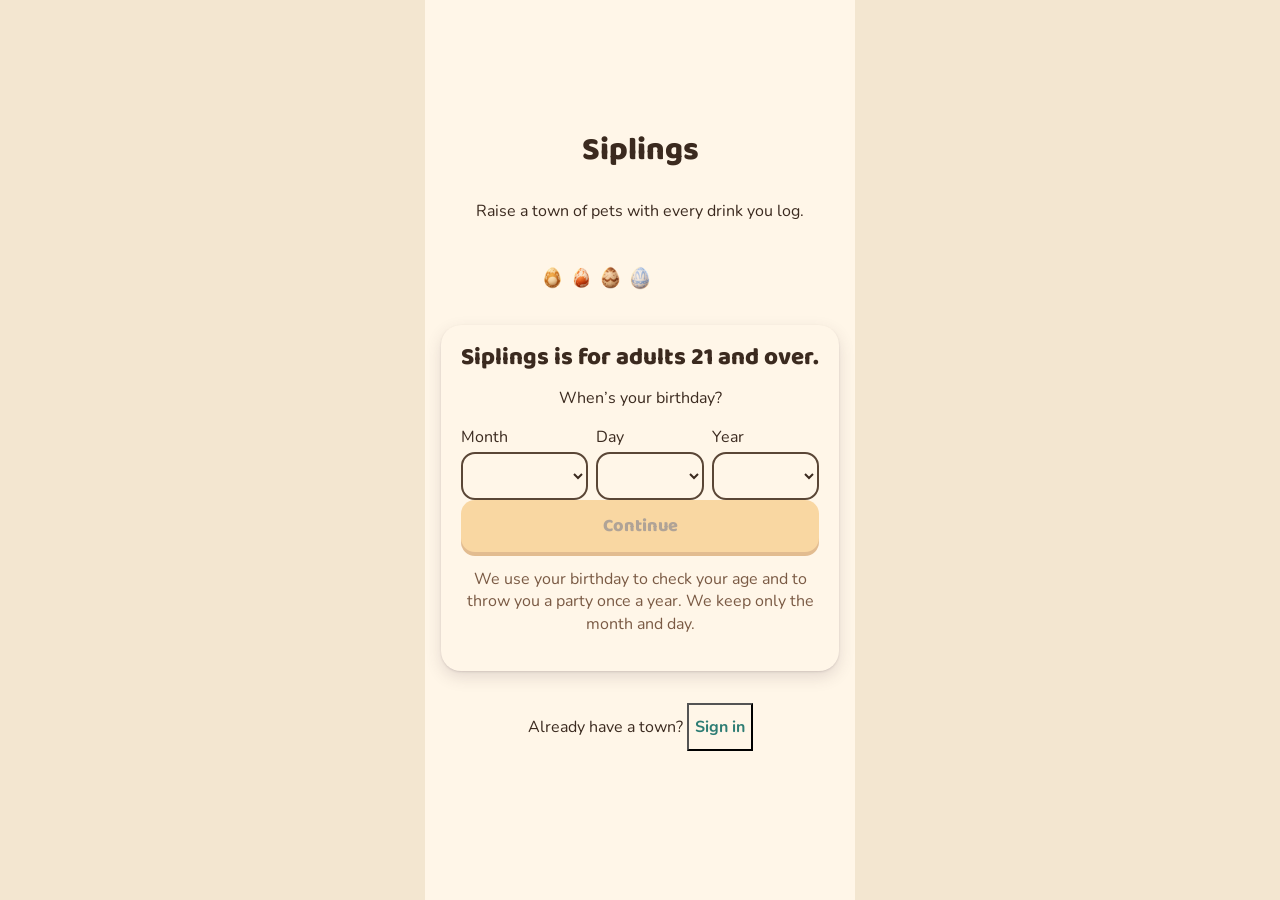
==== index.html @ 54d45389 "Deploy e32cb59" ====
<!doctype html>
<html lang="en">
  <head>
    <meta charset="utf-8" />
    <meta name="viewport" content="width=device-width, initial-scale=1, viewport-fit=cover" />
    <meta http-equiv="Content-Security-Policy" content="default-src 'self'; script-src 'self'; style-src 'self' 'unsafe-inline'; font-src 'self'; img-src 'self' data:; connect-src 'self' https://scizcuddnuqypgmgviwl.supabase.co; manifest-src 'self'; worker-src 'self'; base-uri 'self'; form-action 'self'; object-src 'none'" />
    <meta name="robots" content="noindex, nofollow" />
    <meta name="theme-color" content="#FFF6E8" />
    <meta name="apple-mobile-web-app-capable" content="yes" />
    <meta name="mobile-web-app-capable" content="yes" />
    <meta name="apple-mobile-web-app-status-bar-style" content="black-translucent" />
    <meta name="apple-mobile-web-app-title" content="Siplings" />
    <link rel="manifest" href="./manifest.webmanifest" />
    <link rel="icon" href="./icons/icon-192.png" type="image/png" />
    <link rel="apple-touch-icon" href="./icons/apple-touch-icon.png" />
    <title>Siplings</title>
    <script type="module" crossorigin src="./assets/index-CUS7FhHH.js"></script>
    <link rel="stylesheet" crossorigin href="./assets/index-CnV04S6D.css">
  </head>
  <body>
    <div id="app"></div>
  </body>
</html>
---- assets/index-CnV04S6D.css ----
@font-face{font-family:"Baloo 2";font-style:normal;font-display:swap;font-weight:600;src:url(./baloo-2-latin-600-normal-tIfxVoAe.woff2)format("woff2"),url(./baloo-2-latin-600-normal-B4tNaogw.woff)format("woff")}@font-face{font-family:"Baloo 2";font-style:normal;font-display:swap;font-weight:800;src:url(./baloo-2-latin-800-normal-BbF3Etk1.woff2)format("woff2"),url(./baloo-2-latin-800-normal-B8BXfZF7.woff)format("woff")}@font-face{font-family:Nunito;font-style:normal;font-display:swap;font-weight:400;src:url(./nunito-latin-400-normal-r8SDr6Up.woff2)format("woff2"),url(./nunito-latin-400-normal-DKg4f3fz.woff)format("woff")}@font-face{font-family:Nunito;font-style:normal;font-display:swap;font-weight:700;src:url(./nunito-latin-700-normal-Dort48En.woff2)format("woff2"),url(./nunito-latin-700-normal-OcDqTBcA.woff)format("woff")}:root{--cream:#fff6e8;--parchment:#f3e6d0;--ink:#3b2a1f;--ink-soft:#7a5a44;--honey:#f2a93b;--honey-edge:#b8660f;--cocoa:#5a4636;--teal:#2e7d74;--berry:#b83d55;--sage:#3d6b3a;--sky:#c9ddea;--lavender:#d9cdee;--sun:#f6d58a;--dusk:#2b2440;--cap-gold:#e8b43a;--coaster-tan:#c98b5a;--shadow-tint:74 51 70;--radius-card:20px;--radius-button:14px;--radius-pill:999px;--space:4px;--edge:4px;--nav-height:64px;--font-heading:"Baloo 2", system-ui, sans-serif;--font-body:"Nunito", system-ui, sans-serif;--safe-top:env(safe-area-inset-top,0px);--safe-right:env(safe-area-inset-right,0px);--safe-bottom:env(safe-area-inset-bottom,0px);--safe-left:env(safe-area-inset-left,0px);--lightningcss-light:initial;--lightningcss-dark: ;color-scheme:light}*,:before,:after{box-sizing:border-box}html{-webkit-text-size-adjust:100%;background:var(--parchment)}body{background:var(--parchment);min-height:100dvh;color:var(--ink);font-family:var(--font-body);overscroll-behavior:none;margin:0;font-size:16px;line-height:1.4}h1,h2,h3{font-family:var(--font-heading);margin:0;font-weight:800;line-height:1.1}.num{font-family:var(--font-heading);font-variant-numeric:tabular-nums}:focus-visible{outline:3px solid var(--teal);outline-offset:2px}@media (prefers-reduced-motion:reduce){*,:before,:after{transition-duration:.01ms!important;animation-duration:.01ms!important}}html.reduce-motion *,html.reduce-motion :before,html.reduce-motion :after{transition-duration:.01ms!important;animation-duration:.01ms!important}.app{background:var(--cream);flex-direction:column;max-width:430px;min-height:100dvh;margin:0 auto;display:flex;overflow-x:clip}.status-panel{height:var(--safe-top);background:var(--cream);z-index:2;position:sticky;top:0}.header{padding:calc(var(--space) * 3) calc(var(--space) * 4 + var(--safe-right)) calc(var(--space) * 3) calc(var(--space) * 4 + var(--safe-left));justify-content:space-between;align-items:center;gap:calc(var(--space) * 2);display:flex}.main{justify-content:center;align-items:center;gap:calc(var(--space) * 4);padding:calc(var(--space) * 4) calc(var(--space) * 4 + var(--safe-right)) calc(var(--space) * 4) calc(var(--space) * 4 + var(--safe-left));text-align:center;flex-direction:column;flex:1;display:flex}.footer{padding:calc(var(--space) * 3) calc(var(--space) * 4 + var(--safe-right)) calc(var(--space) * 3 + var(--safe-bottom)) calc(var(--space) * 4 + var(--safe-left))}.card{background:var(--cream);border-radius:var(--radius-card);box-shadow:0 1px 2px rgb(var(--shadow-tint) / 15%), 0 6px 16px rgb(var(--shadow-tint) / 15%);padding:calc(var(--space) * 5);width:100%}.btn{border-radius:var(--radius-button);width:100%;min-width:48px;min-height:52px;font:800 1.125rem/1 var(--font-heading);cursor:pointer;border:0;transition:transform 80ms,box-shadow 80ms}.btn-primary{background:var(--honey);color:var(--ink);box-shadow:0 var(--edge) 0 var(--honey-edge)}.btn-primary:active{box-shadow:0 1px 0 var(--honey-edge);transform:translateY(3px)}.btn-secondary{background:var(--cream);color:var(--ink);border:2px solid var(--cocoa);box-shadow:0 var(--edge) 0 var(--cocoa)}.btn-quiet{min-width:48px;color:var(--teal);width:auto;min-height:48px;font:700 1rem var(--font-body);background:0 0}.btn:disabled{opacity:.4;cursor:not-allowed}.log-button{background:var(--honey);width:88px;height:88px;color:var(--ink);font:800 1.25rem/1 var(--font-heading);box-shadow:0 var(--edge) 0 var(--honey-edge);cursor:pointer;border:0;border-radius:50%;margin:0 auto;display:block}.log-button:active{box-shadow:0 1px 0 var(--honey-edge);transform:translateY(3px)}.log-button:disabled{opacity:.4}.xp-bar{align-items:center;gap:calc(var(--space) * 2);width:100%;display:flex}.xp-track{border-radius:var(--radius-pill);background:var(--cocoa);flex:1;height:14px;overflow:hidden}.xp-fill{background:var(--honey);border-radius:var(--radius-pill);height:100%;transition:width .6s}.level-badge{background:var(--honey);border-radius:var(--radius-pill);padding:2px 10px;font-weight:800}.muted{color:var(--ink-soft)}.field{gap:var(--space);text-align:left;flex-direction:column;width:100%;display:flex}.field select,.field input{border-radius:var(--radius-button);border:2px solid var(--cocoa);background:var(--cream);min-height:48px;color:var(--ink);font:1rem var(--font-body);padding:0 12px}.row{gap:calc(var(--space) * 2);width:100%;display:flex}.row>*{flex:1}.toast{left:50%;bottom:calc(var(--space) * 4 + var(--safe-bottom) + 120px);background:var(--cream);width:min(398px,100% - 32px);color:var(--ink);border-radius:var(--radius-card);box-shadow:0 6px 16px rgb(var(--shadow-tint) / 25%);padding:14px 16px;font-weight:700;position:fixed;transform:translate(-50%)}.pet-placeholder{border:4px dashed var(--cocoa);width:180px;height:200px;color:var(--ink);border-radius:50% 50% 46% 46%;place-items:center;padding:12px;font-weight:700;display:grid}.pet-placeholder.egg{background:var(--parchment)}.pet-placeholder.hatched{background:var(--sun);border-radius:40%}.sr-only{clip:rect(0 0 0 0);white-space:nowrap;width:1px;height:1px;position:absolute;overflow:hidden}.screen{padding-bottom:calc(var(--nav-height) + var(--safe-bottom) + 24px);flex-direction:column;flex:1;display:flex}.screen-title{font:800 1.5rem/1.2 var(--font-heading);margin:0}.tier-line{margin:0}.pad{padding:0 calc(var(--space) * 4 + var(--safe-right)) 0 calc(var(--space) * 4 + var(--safe-left))}.explain{background:var(--parchment);border-radius:var(--radius-button);margin:0 16px 8px;padding:10px 14px}.hint{color:var(--ink-soft);margin:4px 0;font-size:.95rem}.bottom-nav{width:min(430px,100%);min-height:calc(var(--nav-height) + var(--safe-bottom));padding:0 var(--safe-right) var(--safe-bottom) var(--safe-left);background:var(--cream);box-shadow:0 -2px 10px rgb(var(--shadow-tint) / 15%);z-index:50;grid-template-columns:repeat(5,1fr);align-items:center;display:grid;position:fixed;bottom:0;left:50%;transform:translate(-50%)}.nav-tab{min-height:56px;color:var(--ink-soft);font:700 .8rem var(--font-body);flex-direction:column;justify-content:center;align-items:center;text-decoration:none;display:flex}.nav-tab.active{color:var(--ink)}.nav-log{background:var(--honey);width:72px;height:72px;color:var(--ink);font:800 1.15rem/1 var(--font-heading);box-shadow:0 var(--edge) 0 var(--honey-edge);cursor:pointer;border:0;border-radius:50%;justify-self:center;margin-top:-28px;position:relative}.cloud-pip{background:var(--sky);border-radius:50%;place-items:center;width:26px;height:26px;font-size:.9rem;display:grid;position:absolute;top:-2px;right:-2px}.pet-art,.egg-art{color:var(--ink);text-shadow:0 1px #ffffffb3;border:4px dashed;flex:none;place-items:center;font-weight:800;display:grid}.pet-art{border-radius:42%}.egg-art{border-radius:50% 50% 46% 46%/60% 60% 40% 40%}.town{flex:1;padding:0 16px}.plaza{background:radial-gradient(circle, var(--sun) 0 14%, var(--parchment) 15% 100%);border-radius:50%;width:560px;height:560px;position:absolute;top:50%;left:50%;transform:translate(-50%,-50%)}.plot{cursor:pointer;min-width:64px;min-height:64px;color:var(--ink);background:0 0;border:0;flex-direction:column;align-items:center;gap:2px;padding:0;display:flex;position:absolute;transform:translate(-50%,-50%)}.egg-plot{cursor:default}.signpost{background:var(--cream);border-radius:var(--radius-pill);font:700 .8rem var(--font-body);overflow-wrap:anywhere;text-align:center;max-width:30vw;box-shadow:0 1px 2px rgb(var(--shadow-tint) / 20%);padding:2px 8px}.lantern{background:var(--cream);min-width:72px;min-height:72px;box-shadow:0 var(--edge) 0 var(--cocoa);cursor:pointer;border:0;border-radius:50%;flex-direction:column;justify-content:center;align-items:center;display:flex;position:absolute;top:50%;left:50%;transform:translate(-50%,-50%)}.streak-number{font:800 1.25rem/1 var(--font-heading)}.grace{letter-spacing:2px;color:var(--honey-edge);font-size:.6rem}.pet-header{align-items:flex-start}.mood-chip{border-radius:var(--radius-pill);min-height:48px;font:700 .95rem var(--font-body);color:var(--ink);cursor:pointer;border:0;padding:0 14px}.mood-happy{background:var(--sun)}.mood-neutral{background:var(--sky)}.mood-sleepy{background:var(--lavender)}.room{border-radius:var(--radius-card);background:linear-gradient(var(--parchment) 0 55%, var(--sun) 55% 100%);flex:1;place-items:center;min-height:220px;margin:12px 16px;display:grid;position:relative}.pet-tap{cursor:pointer;background:0 0;border:0;padding:0;position:relative}.pet-tap:active{transform:scale(.96,1.04)}.heart{color:var(--berry);font-size:1.5rem;animation:.9s ease-out forwards rise;position:absolute;top:-10px;right:0}.float{font:800 1.1rem var(--font-heading);animation:1.4s ease-out forwards rise;position:absolute;top:16px}@keyframes rise{0%{opacity:1;transform:translateY(0)}to{opacity:0;transform:translateY(-40px)}}.action-row{gap:8px;padding:0 16px 8px;display:flex}.dots{justify-content:center;gap:4px;display:flex}.dot{cursor:pointer;background:0 0;border:0;width:48px;height:48px;position:relative}.dot:after{content:"";background:var(--parchment);border:2px solid var(--cocoa);border-radius:50%;position:absolute;inset:19px}.dot.on:after{background:var(--honey)}.scrim{background:rgb(var(--shadow-tint) / 35%);z-index:100;justify-content:center;align-items:flex-end;display:flex;position:fixed;inset:0}.sheet{background:var(--cream);border-radius:var(--radius-card) var(--radius-card) 0 0;width:min(430px,100%);max-height:88dvh;padding:8px 16px calc(16px + var(--safe-bottom));outline:none;animation:.2s ease-out slide-up;overflow-y:auto}.sheet-full{max-height:96dvh}@keyframes slide-up{0%{opacity:.6;transform:translateY(40px)}}.sheet-grip{background:var(--parchment);border-radius:3px;width:40px;height:5px;margin:0 auto 4px}.sheet-head{justify-content:space-between;align-items:center;display:flex}.sheet-head h2{font:800 1.2rem/1.2 var(--font-heading);margin:0}.close{min-width:48px}.sheet-body{flex-direction:column;gap:12px;display:flex}.type-tabs{grid-template-columns:repeat(4,1fr);gap:6px;display:grid}.type-tab{border-radius:var(--radius-button);background:var(--parchment);min-height:64px;color:var(--ink);font:700 .8rem var(--font-body);cursor:pointer;border:2px solid #0000;flex-direction:column;justify-content:center;align-items:center;gap:2px;padding:4px;display:flex}.type-tab.on{border-color:var(--honey-edge);background:var(--sun)}.type-tab .pet-art,.type-tab .egg-art{border-width:2px}.cocktail-icon{font-size:1.6rem}.presets{flex-direction:column;gap:8px;display:flex}.preset{border-radius:var(--radius-button);background:var(--honey);min-height:64px;color:var(--ink);box-shadow:0 var(--edge) 0 var(--honey-edge);font:800 1.1rem var(--font-heading);text-align:left;cursor:pointer;-webkit-touch-callout:none;-webkit-user-select:none;user-select:none;border:0;justify-content:space-between;align-items:center;gap:8px;padding:8px 16px;display:flex}.preset-size{font:700 .95rem var(--font-body)}.preset-custom{background:var(--cream);border:2px solid var(--cocoa);box-shadow:0 var(--edge) 0 var(--cocoa)}.chip{border-radius:var(--radius-pill);border:2px solid var(--cocoa);background:var(--cream);min-height:48px;color:var(--ink);font:700 .95rem var(--font-body);cursor:pointer;padding:0 14px}.chip.on{background:var(--honey);border-color:var(--honey-edge)}.chips{flex-wrap:wrap;gap:6px;display:flex}.sheet-foot{flex-wrap:wrap;justify-content:space-between;align-items:center;gap:8px;display:flex}.when{align-items:center;gap:6px;display:flex}.when select,.field select{border-radius:var(--radius-button);border:2px solid var(--cocoa);background:var(--cream);min-height:48px;color:var(--ink);font:700 1rem var(--font-body);padding:0 10px}.stepper{flex-wrap:wrap;align-items:center;gap:8px;display:flex}.step{border:2px solid var(--cocoa);background:var(--cream);min-width:48px;min-height:48px;font:800 1.3rem var(--font-heading);cursor:pointer;color:var(--ink);border-radius:50%}.stepper-value{text-align:center;min-width:64px;font-weight:800}.editor-list,.build-rows,.plain,.history{flex-direction:column;gap:8px;margin:0;padding:0;list-style:none;display:flex}.editor-row{flex-direction:column;gap:8px;padding:12px;display:flex}.build-row{flex-wrap:wrap;justify-content:space-between;align-items:center;gap:8px;display:flex}.share-bar{border-radius:var(--radius-pill);background:var(--parchment);height:14px;display:flex;overflow:hidden}.share:nth-child(odd){background:var(--teal)}.share:nth-child(2n){background:var(--honey)}.btn-danger{background:var(--berry);color:var(--cream);box-shadow:0 var(--edge) 0 #7d2537}.danger{color:var(--berry)}.cloud{color:var(--teal)}.toast{bottom:calc(var(--nav-height) + var(--safe-bottom) + 20px);z-index:60;justify-content:space-between;align-items:center;gap:8px;animation:.2s ease-out toast-in;display:flex}.toast-actions{flex:none;display:flex}.level-toast{left:50%;bottom:calc(var(--nav-height) + var(--safe-bottom) + 96px);background:var(--sun);border-radius:var(--radius-pill);font:800 1rem var(--font-heading);z-index:60;white-space:nowrap;padding:10px 18px;position:fixed;transform:translate(-50%)}@keyframes toast-in{0%{opacity:0;transform:translate(-50%,20px)}}.celebration{z-index:200;background:rgb(var(--shadow-tint) / 55%);padding:16px 16px calc(24px + var(--safe-bottom));justify-content:center;align-items:flex-end;display:flex;position:fixed;inset:0}.celebration-card{text-align:center;flex-direction:column;align-items:center;gap:12px;max-width:398px;display:flex}.list-screen{flex-direction:column;gap:12px;padding:0 16px;display:flex}.history-btn{text-align:left;border-radius:var(--radius-button);background:var(--cream);width:100%;min-height:56px;box-shadow:0 1px 3px rgb(var(--shadow-tint) / 20%);color:var(--ink);font:1rem var(--font-body);cursor:pointer;border:0;flex-direction:column;align-items:flex-start;gap:2px;padding:10px 14px;display:flex}.history-btn:disabled{cursor:default;opacity:1}.bar-row{grid-template-columns:5.5em 1fr auto;align-items:center;gap:8px;display:grid}.bar{border-radius:var(--radius-pill);background:var(--teal);min-width:4px;height:12px}@media (prefers-reduced-motion:reduce){.sheet,.heart,.float{animation:none}.toast{animation:.2s linear fade-in}.heart,.float{display:none}.xp-fill{transition:none}}@keyframes fade-in{0%{opacity:0}}.sheet-tools{justify-content:space-between;align-items:center;gap:8px;display:flex}.sheet-foot .preset-custom{flex:1}.sheet-body>*,.presets>*,.preset{flex-shrink:0}.form-tag{font:700 .7rem var(--font-body);display:block}.pet-art.stage-2{border-style:solid;border-radius:40%}.pet-art.stage-3{border-style:double;border-width:6px;border-radius:38%}.signpost .form{font-size:.7rem;font-weight:700;display:block}.header-link{text-align:left;color:inherit;font:inherit;cursor:pointer;background:0 0;border:none;min-height:48px;padding:0}.rank-chip{border-radius:var(--radius-pill);background:var(--cream);border:2px solid var(--cocoa);min-height:48px;font:700 .875rem var(--font-body);color:var(--ink);align-items:center;gap:8px;padding:4px 12px 4px 4px;display:inline-flex}.rank-emblem{background:var(--cap-gold);border:3px dashed var(--honey-edge);width:36px;height:36px;font:800 1rem var(--font-heading);border-radius:50%;flex:none;place-items:center;display:grid}.rank-emblem.big{width:64px;height:64px;font-size:1.5rem}.rank-card{align-items:center;gap:16px;display:flex}.style-bar{border-radius:var(--radius-pill);background:var(--parchment);border:2px solid var(--cocoa);height:28px;display:flex;position:relative;overflow:hidden}.style-seg{height:100%}.style-line{background:var(--ink);width:3px;position:absolute;top:-4px;bottom:-4px}.style-line-label{font:700 .75rem var(--font-body);color:var(--ink-soft)}.style-rows{flex-direction:column;gap:6px;margin:0;padding:0;list-style:none;display:flex}.style-row{align-items:center;gap:8px;display:flex}.style-row .swatch{border-radius:4px;flex:none;width:14px;height:14px}.style-row .num{margin-left:auto}.silhouettes{grid-template-columns:repeat(3,minmax(0,1fr));gap:8px;margin:0;display:grid}.silhouette{text-align:center;flex-direction:column;align-items:center;gap:4px;margin:0;font-size:.75rem;display:flex}.silhouette-shape{opacity:.55;border:3px dashed;border-radius:42%;flex:none;min-width:40px;min-height:40px}.silhouette.filled .silhouette-shape{opacity:1;border-style:solid}.ladder{margin:0;padding:0;list-style:none}.ladder li{border-bottom:1px solid var(--parchment);justify-content:space-between;padding:6px 0;display:flex}.ladder li.current{font-weight:800}.cheers{flex-direction:column;align-items:center;gap:12px;padding:24px;display:flex;position:relative}.cheers .glass{border:3px solid var(--cocoa);background:var(--sky);border-top:none;border-radius:0 0 10px 10px;width:26px;height:34px;animation:2.5s ease-in-out forwards cheers-glass;position:absolute;bottom:44%;right:18%}.cheers .pet-art{animation:2.5s ease-in-out forwards cheers-pet}.cheers-still .glass,.cheers-still .pet-art{animation:none}.cheers-still .pet-art{box-shadow:0 0 24px 8px var(--sun)}.cheers-still .glass{transform:translateY(-18px)rotate(-12deg)}@keyframes cheers-glass{0%{opacity:0;transform:scale(.4)}15%{opacity:1;transform:scale(1)}45%{transform:translateY(-18px)rotate(-12deg)}65%{transform:translateY(-26px)translate(-14px)rotate(-30deg)}85%{opacity:1;transform:translateY(-18px)rotate(-12deg)}to{opacity:0;transform:translateY(-18px)scale(.3)}}@keyframes cheers-pet{0%,to{transform:none}20%,80%{transform:translateY(-6px)scaleY(1.04)}}.evolve-glow{animation:1.5s ease-in-out evolve-glow}@keyframes evolve-glow{50%{box-shadow:0 0 36px 14px var(--sun)}}@media (prefers-reduced-motion:reduce){.cheers .glass,.cheers .pet-art,.evolve-glow{animation:none}}.profile-top{text-align:center;flex-direction:column;align-items:center;display:flex}.profile-top .field{text-align:left;align-self:stretch}.draft{white-space:pre-wrap;word-break:break-word;background:var(--parchment);border-radius:8px;padding:8px;font-size:.85rem}.brand-chips{gap:6px;margin-bottom:8px;padding-bottom:4px;display:flex;overflow-x:auto}.brand-chips .chip{white-space:nowrap;flex:none;min-height:52px}.brand-list{flex-direction:column;gap:4px;margin-bottom:12px;display:flex}.brand-row{touch-action:pan-y;background:var(--cream);border-radius:var(--radius-button);align-items:center;gap:4px;display:flex}.brand-pick{text-align:left;min-height:56px;font:inherit;color:var(--ink);cursor:pointer;background:0 0;border:none;flex-direction:column;flex:1;justify-content:center;padding:4px 8px;display:flex}.brand-name{font-weight:700}.star{min-width:48px;min-height:48px;color:var(--honey-edge);cursor:pointer;background:0 0;border:none;font-size:1.4rem}.check{align-items:center;gap:6px;min-height:48px;display:flex}.fine{font-size:.8rem}.pet-tap{position:relative}.pet-tap.performing .pet-art{animation:.8s ease-in-out infinite trick-bounce}@keyframes trick-bounce{0%,to{transform:translateY(0)rotate(0)}50%{transform:translateY(-10px)rotate(-4deg)}}@media (prefers-reduced-motion:reduce){.pet-tap.performing .pet-art{animation:none}}.trick-banner{white-space:nowrap;background:var(--cream);border:2px solid var(--cocoa);border-radius:var(--radius-pill);font:700 .95rem var(--font-body);color:var(--ink);padding:2px 12px;position:absolute;bottom:-8px;left:50%;transform:translate(-50%)}.trick-list{flex-direction:column;gap:6px;margin-bottom:12px;display:flex}.trick-card{border-radius:var(--radius-button);background:var(--cream);border:2px solid var(--parchment);align-items:center;gap:8px;min-height:56px;padding:4px 8px;display:flex}.trick-card.rarity-uncommon{border-color:var(--sage)}.trick-card.rarity-rare{border-color:var(--teal)}.trick-card.rarity-legendary{border-color:var(--honey-edge)}.trick-play{text-align:left;min-height:48px;font:inherit;color:var(--ink);cursor:pointer;background:0 0;border:none;flex:1;align-items:center;gap:10px;display:flex}.trick-play span:last-child{flex-direction:column;display:flex}.trick-art{background:var(--sun);width:40px;height:40px;color:var(--ink);border-radius:50%;place-items:center;font-weight:800;display:grid}.trick-art.unknown{background:var(--parchment);color:var(--ink-soft)}.wallet-pills{gap:calc(var(--space) * 2);flex-wrap:wrap;display:inline-flex}.currency-pill{align-items:center;gap:var(--space);border-radius:var(--radius-pill);background:var(--cream);border:2px solid var(--cocoa);min-height:32px;font-family:var(--font-heading);font-variant-numeric:tabular-nums;color:var(--ink);padding:2px 12px 2px 6px;font-weight:800;display:inline-flex}.currency-icon{border-radius:50%;place-items:center;width:22px;height:22px;font-size:14px;line-height:1;display:inline-grid}.currency-pill.coasters .currency-icon{background:var(--coaster-tan);color:var(--cream)}.currency-pill.goldenCaps .currency-icon{background:var(--cap-gold);color:var(--ink)}.shop{gap:calc(var(--space) * 3);display:grid}.theme-rail{gap:calc(var(--space) * 2);padding-bottom:var(--space);scrollbar-width:none;display:flex;overflow-x:auto}.theme-tab{justify-items:center;gap:var(--space);width:76px;min-height:84px;padding:var(--space);color:var(--ink);font:inherit;text-align:center;background:0 0;border:0;flex:none;font-size:13px;line-height:1.2;display:grid}.theme-portrait{background:var(--sun);border:3px solid var(--cream);width:52px;height:52px;font-family:var(--font-heading);border-radius:50%;place-items:center;font-size:22px;font-weight:800;display:grid}.theme-tab.on .theme-portrait{border-color:var(--honey-edge)}.theme-tab.locked .theme-portrait{opacity:.45}.lock-line,.reason-line{margin:0}.item-grid{gap:calc(var(--space) * 3);grid-template-columns:repeat(auto-fill,minmax(150px,1fr));margin:0;padding:0;list-style:none;display:grid}.item-card{justify-items:center;gap:var(--space);width:100%;min-height:176px;padding:calc(var(--space) * 3);border-radius:var(--radius-card);background:var(--cream);color:var(--ink);font:inherit;text-align:center;border:3px solid var(--cocoa);box-shadow:0 2px 0 rgb(var(--shadow-tint) / 15%);display:grid;position:relative}.item-name{font-weight:700}.rarity-word{letter-spacing:.02em;font-size:13px;font-weight:700}.rarity-common{border-style:solid}.rarity-uncommon{border-style:dotted;border-color:var(--teal)}.rarity-rare{border-style:double;border-width:6px;border-color:var(--berry)}.rarity-legendary{border-color:var(--honey-edge);background-image:radial-gradient(circle at 10px 10px, var(--cap-gold) 5px, transparent 6px), radial-gradient(circle at calc(100% - 10px) 10px, var(--cap-gold) 5px, transparent 6px), radial-gradient(circle at 10px calc(100% - 10px), var(--cap-gold) 5px, transparent 6px), radial-gradient(circle at calc(100% - 10px) calc(100% - 10px), var(--cap-gold) 5px, transparent 6px), linear-gradient(110deg, var(--cream) 40%, #fff2cf 50%, var(--cream) 60%);background-size:100% 100%,100% 100%,100% 100%,100% 100%,300% 100%;animation:6s linear infinite shimmer}@keyframes shimmer{0%{background-position:0 0,0 0,0 0,0 0,100% 0}to{background-position:0 0,0 0,0 0,0 0,-200% 0}}@media (prefers-reduced-motion:reduce){.rarity-legendary{animation:none}}.price-pill{border-radius:var(--radius-pill);font-family:var(--font-heading);font-variant-numeric:tabular-nums;background:var(--parchment);padding:2px 10px;font-weight:800;display:inline-block}.price-pill.goldenCaps{background:var(--sun)}.owned-tag{border-radius:var(--radius-pill);background:var(--sage);color:var(--cream);padding:0 8px;font-size:13px;font-weight:700;position:absolute;top:8px;right:8px}.item-hero{justify-items:center;gap:var(--space);padding:calc(var(--space) * 4);border-radius:var(--radius-card);border:3px solid var(--cocoa);display:grid}.confirm-line{font-size:18px}.item-art{place-items:center;display:inline-grid}.item-crate{background:var(--sun);border:2px solid var(--honey-edge);color:var(--ink);font-family:var(--font-heading);border-bottom-width:5px;border-radius:10px;place-items:center;font-size:14px;font-weight:800;transition:width .2s,height .2s;display:grid}.item-art.slot-rug .item-crate{background:var(--lavender);border-color:var(--cocoa);border-radius:50%}.item-art.slot-wall .item-crate,.item-art.slot-wallpaper .item-crate{background:var(--sky);border-color:var(--teal)}.item-art.slot-flooring .item-crate{background:var(--parchment);border-color:var(--cocoa)}.room.decorated{background:0 0;margin:8px auto;padding:0 8px;display:block}.home-scene{border-radius:var(--radius-card);box-shadow:0 2px 0 rgb(var(--shadow-tint) / 15%);margin:0 auto;position:relative;overflow:hidden}.backdrop{background:linear-gradient(var(--sky), var(--lavender));color:var(--ink-soft);text-align:right;padding:4px 12px;font-size:13px}.home-wall,.home-floor{position:relative}.home-wall{border-bottom:4px solid var(--cocoa);background:repeating-linear-gradient(90deg,#f7e2c4 0 22px,#f1d7b4 22px 44px)}.home-floor{background:repeating-linear-gradient(0deg,#e8c99a 0 20px,#e2bf8c 20px 40px)}.layer-name{color:var(--ink-soft);pointer-events:none;font-size:12px;position:absolute;top:4px;right:8px}.bed-spot,.placed,.ghost,.grid-tile{position:absolute}.bed-spot{pointer-events:none;background:var(--lavender);border:2px solid var(--cocoa);text-align:center;border-radius:14px;place-items:center;padding:4px;font-size:12px;display:grid}.bed-spot.hatched{background:repeating-linear-gradient(45deg, var(--lavender) 0 6px, #c7b8e3 6px 12px)}.placed{border:2px solid var(--honey-edge);background:var(--sun);color:var(--ink);font:inherit;z-index:2;border-bottom-width:5px;border-radius:10px;place-items:center;padding:2px;font-size:11px;line-height:1.1;display:grid;overflow:hidden}.placed.slot-rug{z-index:1;background:var(--lavender);border-color:var(--cocoa);opacity:.85;border-radius:50%}.placed.slot-tabletop{z-index:3;background:var(--cream);width:auto;margin:18%}.placed.slot-wall{background:var(--sky);border-color:var(--teal)}.placed.selected{outline:3px solid var(--teal);outline-offset:1px;z-index:4}.pet-spot{pointer-events:none;z-index:5;place-items:center;display:grid;position:absolute;inset:0}.pet-spot .pet-tap{pointer-events:auto}.grid-tile{border:1px dashed rgb(var(--shadow-tint) / 35%);background:0 0;padding:0}.ghost{border:3px solid var(--sage);z-index:6;pointer-events:none;background:#3d6b3a2e;border-radius:10px;place-items:center;font-weight:800;display:grid}.ghost.no-fit{border:3px dashed var(--berry);color:var(--berry);background:repeating-linear-gradient(45deg,#b83d5533 0 6px,#0000 6px 12px)}.decor{flex-direction:column;height:100dvh;display:flex}.decor-stage{flex:1;min-height:0;padding:8px;position:relative;overflow:auto}.decor .placed.selected{touch-action:none}.decor-stage.dragging .placed{pointer-events:none}.float-bar{border-radius:var(--radius-card);background:var(--parchment);flex-wrap:wrap;align-items:center;gap:8px;margin:0 0 8px;padding:8px;display:flex}.float-bar .btn{flex:1;min-height:52px}.float-name{width:100%;font-weight:700}.hold-line,.note{text-align:center;max-width:420px;margin:8px auto 0}.tray{padding:12px 16px calc(12px + var(--safe-bottom));background:var(--cream);border-radius:var(--radius-card) var(--radius-card) 0 0;box-shadow:0 -2px 8px rgb(var(--shadow-tint) / 15%);flex:none}.tray-head{justify-content:space-between;align-items:center;gap:12px;display:flex}.tray-head .done{width:auto;min-width:120px}.tray-tabs{gap:8px;margin:8px 0;display:flex;overflow-x:auto}.tray-tabs .chip{flex:none}.tray-list{gap:8px;min-height:96px;margin:0;padding:0;list-style:none;display:flex;overflow-x:auto}.tray-group{align-items:center;gap:8px;display:flex}.tray-item{border-radius:var(--radius-button);border:2px solid var(--cocoa);background:var(--parchment);min-width:96px;min-height:56px;color:var(--ink);font:inherit;justify-items:center;gap:4px;padding:6px;font-size:13px;display:grid}.tray-item.on{border-color:var(--teal);background:#e3f1ee}.town-header{flex-wrap:wrap;gap:8px}.town{padding:0}.town-map{height:calc(100dvh - 150px - var(--nav-height) - var(--safe-bottom));overscroll-behavior:contain;scrollbar-width:none;min-height:360px;overflow:auto}.town-ground{background:radial-gradient(circle,#cfe3c4 0 45%,#b9d6ab 46% 100%);position:relative}.exterior{background:var(--coaster-tan);border:2px solid var(--cocoa);border-radius:8px 8px 4px 4px;width:64px;height:40px;display:block;position:relative}.exterior .roof{background:var(--berry);border-radius:10px 10px 2px 2px;height:16px;position:absolute;top:-14px;left:-6px;right:-6px}.exterior .porch{background:var(--cocoa);border-radius:2px;height:8px;position:absolute;bottom:-8px;left:8px;right:8px}.exterior .tower{background:var(--coaster-tan);border:2px solid var(--cocoa);border-radius:6px 6px 0 0;width:18px;height:36px;position:absolute;top:-34px;right:-10px}.nest{background:var(--cocoa);opacity:.6;border-radius:50%;width:56px;height:14px;margin-bottom:-10px;display:block}.breeding-nest{border:2px dashed var(--cocoa);cursor:pointer;background:#d8bf95;border-radius:50%;place-items:center;width:64px;height:52px;padding:0;font-size:22px;display:grid;position:absolute;top:33%;left:50%;transform:translate(-50%,-50%)}.breeding-nest.ready{box-shadow:0 0 0 4px var(--sun), 0 0 18px var(--honey)}.nest-eggs{gap:2px;animation:1.6s ease-in-out infinite wobble;display:flex}.signpost .stars{color:var(--honey-edge)}.badge-grid{grid-template-columns:repeat(auto-fill,minmax(150px,1fr));gap:12px;margin:0;padding:0;list-style:none;display:grid}.badge{border-radius:var(--radius-card);text-align:center;justify-items:center;gap:4px;padding:12px;display:grid}.badge.earned{background:var(--sun);border:3px solid var(--honey-edge)}.badge.unearned{border:2px dashed var(--ink-soft);color:var(--ink-soft);background:0 0}.badge-mark{font-size:28px}.badge-caps{font-family:var(--font-heading);font-weight:800}.breeding-egg{border:3px solid var(--cocoa);border-radius:50% 50% 46% 46%/60% 60% 40% 40%;flex:none;position:relative}.breeding-egg.glow{box-shadow:0 0 14px var(--sun)}.breeding-egg .crack{background:var(--ink);clip-path:polygon(0 50%,15% 0,30% 100%,45% 0,60% 100%,75% 0,90% 100%,100% 50%);height:4px;position:absolute;inset:30% 20% auto}.breeding-egg.cracks-2 .crack{height:8px}.breeding-egg.cracks-3 .crack{height:14px}.hybrid-art{border:4px dashed;border-radius:46% 46% 40% 40%;flex:none;place-items:center;display:grid;position:relative}.hybrid-art.sleepy{opacity:.8;transform:scaleY(.85)}.hybrid-accent{border-radius:50% 50% 0 0;width:30%;height:22%;position:absolute;top:-6px;left:50%;transform:translate(-50%)}.hybrid-name{font:800 .8rem var(--font-heading);color:var(--ink);text-shadow:0 1px #ffffffb3}.nest-screen .card{gap:calc(var(--space) * 3);display:grid}.egg-ready{text-align:center;cursor:pointer;min-height:52px;font:inherit;border:0;justify-items:center}.nest-parents{justify-content:space-around;align-items:center;display:flex}.nest-parent{justify-items:center;margin:0;font-weight:700;display:grid}.warmth{align-items:center;gap:10px;display:flex}.warmth-bar{border-radius:var(--radius-pill);background:var(--parchment);border:2px solid var(--cocoa);flex:1;height:16px;overflow:hidden}.warmth-bar span{background:linear-gradient(90deg, var(--sun), var(--honey));height:100%;display:block}.warmth-num{font-weight:800}.pair-grid{grid-template-columns:repeat(auto-fill,minmax(96px,1fr));gap:8px;margin:0;padding:0;list-style:none;display:grid}.pair-pet{border-radius:var(--radius-card);border:2px solid var(--cocoa);background:var(--cream);width:100%;min-height:112px;font:700 .9rem var(--font-body);color:var(--ink);cursor:pointer;justify-items:center;gap:4px;padding:8px 4px;display:grid}.pair-pet.on{background:var(--honey);border-color:var(--honey-edge)}.pair-pet:disabled{opacity:.5;cursor:not-allowed}.egg-chip{border-radius:var(--radius-pill);border:2px solid var(--honey-edge);background:var(--sun);min-height:48px;color:var(--ink);font:700 .95rem var(--font-body);cursor:pointer;align-self:center;margin:0 16px 8px;padding:0 16px}.visitor{cursor:pointer;background:0 0;border:0;min-width:56px;min-height:56px;padding:0;position:absolute;bottom:14%;right:12%}.visitor.wandering .hybrid-art{animation:9s ease-in-out infinite alternate wander}@keyframes wander{0%{transform:translate(0)}to{transform:translate(-40px)}}.hatch-scene{z-index:60;padding:calc(16px + var(--safe-top)) 16px calc(16px + var(--safe-bottom));background:radial-gradient(circle, var(--sun) 0 25%, var(--parchment) 70%);align-content:center;place-items:center;gap:16px;display:grid;position:fixed;inset:0;overflow-y:auto}.hatch-egg{cursor:pointer;background:0 0;border:0;min-width:48px;min-height:48px;padding:12px}.hatch-hint{font:800 1.25rem var(--font-heading)}.reveal{justify-items:center;gap:12px;width:100%;max-width:420px;display:grid}.sparkles{color:var(--honey-edge);font-size:2rem}.name-card{text-align:center;gap:10px;display:grid}.badge-line{color:var(--teal);font-weight:800}.reveal-parents{justify-content:center;gap:16px;margin:0;padding:0;list-style:none;display:flex}.reveal-parents li{align-items:center;gap:6px;display:flex}.stack{gap:10px;display:grid}.album-grid{border-collapse:separate;border-spacing:4px;table-layout:fixed;width:100%}.album-grid th{text-align:center}.album-cell{border:2px solid var(--cocoa);background:var(--cream);width:100%;min-height:72px;font:700 .7rem var(--font-body);color:var(--ink);border-radius:12px;align-content:center;justify-items:center;gap:2px;padding:4px 2px;display:grid}.album-cell.hatched{cursor:pointer}.album-cell.unhatched{opacity:.7;border-style:dashed}.silhouette-blob{background:var(--ink-soft);opacity:.25;border-radius:46%;width:28px;height:28px}.album-parents{gap:2px;display:flex}.pet-dot{place-items:center;display:inline-grid}.chip-mini{color:var(--ink-soft);font-size:.65rem}.album-rows{gap:6px;margin:0 0 12px;padding:0;list-style:none;display:grid}.album-rows .album-cell{text-align:left;grid-template-columns:auto 1fr auto;justify-items:start;min-height:56px;font-size:.9rem}.album-group{margin:8px 0 4px;font-size:1rem}.variant-list{gap:10px;margin:0;padding:0;list-style:none;display:grid}.variant{border-radius:var(--radius-card);border:2px solid;gap:10px;padding:10px;display:flex}.variant>div{flex:1;gap:4px;display:grid}@keyframes wobble{0%,to{transform:rotate(0)}50%{transform:rotate(-6deg)}}@media (prefers-reduced-motion:reduce){.nest-eggs,.visitor.wandering .hybrid-art{animation:none}}.event-banners{gap:8px;padding:8px 16px 0;display:grid}.event-banner{background:linear-gradient(135deg, var(--cream), var(--lavender));border-radius:var(--radius-card);box-shadow:0 1px 2px rgb(var(--shadow-tint) / 15%);padding:10px 14px}.event-title{margin:0 0 4px;font-weight:700}.event-bonus{color:var(--ink-soft);margin:0;font-size:14px}.event-quests-toggle{text-align:left;min-height:48px;padding:0}.event-quests{gap:4px;margin:0;padding:0;font-size:15px;list-style:none;display:grid}.event-quests li.done{color:var(--ink-soft)}.toggle-row{align-items:center;gap:12px;min-height:52px;display:flex}.toggle-row input{width:24px;height:24px}.pet-art{position:relative}.party-hat{font-size:18px;position:absolute;top:-14px;left:50%;transform:translate(-50%)}.town-balloons{font-size:28px;position:absolute;top:12px;left:50%;transform:translate(-50%)}.home-balloon{font-size:20px;display:block}.push-off{bottom:auto;top:calc(env(safe-area-inset-top) + 8px)}.quiet-hours{flex-wrap:wrap;align-items:center;gap:8px;display:flex}.quiet-hours input{min-height:48px}.nav-tab{position:relative}.badge-dot{background:var(--honey);border:2px solid var(--cocoa);border-radius:50%;width:10px;height:10px;margin-left:4px;display:inline-block}.nav-tab .badge-dot{margin:0;position:absolute;top:8px;right:calc(50% - 18px)}.town-buttons{right:max(12px,50% - 203px);bottom:calc(var(--nav-height) + var(--safe-bottom) + 12px);z-index:5;gap:8px;display:flex;position:fixed}.town-buttons .btn{min-width:48px;min-height:48px}.friend-row{flex-wrap:wrap;justify-content:space-between;align-items:center;gap:8px;min-height:48px;display:flex}.friend-link{min-height:48px;font:inherit;color:inherit;text-align:left;cursor:pointer;background:0 0;border:0;flex:1;align-items:center;gap:8px;display:flex}.friend-name{overflow-wrap:anywhere}.row-actions{gap:8px;display:flex}.more{min-width:48px;min-height:48px}.friend-code{letter-spacing:.08em;border:2px dashed var(--cocoa);background:var(--parchment);min-height:56px;color:var(--ink);border-radius:14px;padding:0 16px;font-size:1.6rem}.qr{image-rendering:pixelated;background:#fff;border-radius:8px;margin:12px auto 0;display:block}.lantern.unlit{filter:grayscale();opacity:.7}.ribbon{position:absolute;top:-6px;right:-2px}.back-home{margin:16px auto;display:block}.sticker-row{flex-wrap:wrap;gap:8px;display:flex}.sticker{border:2px solid var(--cocoa);background:var(--parchment);cursor:pointer;border-radius:14px;min-width:52px;min-height:52px;font-size:1.6rem}.sticker.left{background:var(--honey)}.sticker:disabled:not(.left){opacity:.45}.variant-row{flex-wrap:wrap;gap:8px;display:flex}.neighborhood .hood{aspect-ratio:1;width:min(100%,420px);margin:0 auto;position:relative}.island{border:2px solid var(--cocoa);background:var(--parchment);min-width:72px;min-height:56px;font:700 .8rem var(--font-body);color:var(--ink);cursor:pointer;border-radius:40%;flex-direction:column;align-items:center;gap:2px;padding:6px;display:flex;position:absolute;transform:translate(-50%,-50%)}.island.mine{background:var(--honey);min-width:96px;min-height:80px;top:50%;left:50%}.tabs{align-items:center;gap:4px;display:flex}.tabs .tab{border:2px solid var(--cocoa);background:var(--parchment);min-height:48px;font:700 .9rem var(--font-body);color:var(--ink);border-radius:14px;flex:1}.tabs .tab.active{background:var(--honey)}.tabs .info{min-width:48px;min-height:48px}.board-list{margin:0;padding:0;list-style:none}.board-row{background:var(--parchment);border:2px solid #0000;border-radius:14px;align-items:center;gap:12px;min-height:52px;margin-bottom:6px;padding:4px 12px;display:flex}.board-row.ring-1{border-color:#d9b44a}.board-row.ring-2{border-color:#b9bcc4}.board-row.ring-3{border-color:#c58b5a}.board-row.pinned{bottom:calc(var(--nav-height) + var(--safe-bottom) + 8px);background:var(--honey);z-index:2;position:sticky;top:8px}.board-rank{text-align:right;width:2ch}.board-name{flex:1}.onboarding .egg-row{flex-wrap:wrap;justify-content:center;gap:4px;margin:8px 0 16px;display:flex}.consent-list{gap:16px;display:grid}.consent{grid-template-columns:48px 1fr;align-items:start;gap:4px;min-height:48px;display:grid}.consent input[type=checkbox]{width:28px;height:28px;accent-color:var(--teal);margin:10px}.returning{text-align:center}.policy h2{margin-top:24px}.policy li{margin:6px 0}.help-rows{gap:12px;padding:0;list-style:none;display:grid}.help-row{gap:4px;display:grid}.help-actions{flex-wrap:wrap;gap:8px;display:flex}.help-actions .btn{min-height:48px}.checkin-actions{gap:8px;margin:12px 0;display:grid}.nav-log.paused{background:var(--lavender);width:auto;min-width:96px;box-shadow:none;border-radius:36px;padding:0 12px;font-size:.85rem;line-height:1.15}.pause-banner{background:var(--cream);border-radius:12px;align-items:center;gap:8px;margin:8px 16px;padding:8px 12px;display:flex}.pause-banner p{flex:1;margin:0}.radio{align-items:center;gap:12px;min-height:48px;display:flex}.radio input{width:24px;height:24px;accent-color:var(--teal)}.info-button{min-width:48px;min-height:48px}.tutorial{left:50%;bottom:calc(96px + env(safe-area-inset-bottom));z-index:40;background:var(--cream);border-radius:16px;width:min(398px,100% - 32px);padding:16px;position:fixed;transform:translate(-50%);box-shadow:0 4px 16px #0003}.spotlight{outline:4px solid var(--teal);outline-offset:4px}.share-arrow{bottom:calc(4px + env(safe-area-inset-bottom));color:var(--teal);font-size:2rem;position:fixed;left:50%;transform:translate(-50%)}.licenses{padding:0;list-style:none}.licenses pre{white-space:pre-wrap;font-size:.8rem}.licenses summary{align-items:center;min-height:48px;display:flex}.pet-art>span,.egg-art>span{color:var(--ink);background:#fff6e8eb;border-radius:8px;padding:0 4px}.badge.earned .muted{color:var(--ink)}html.reduce-motion .sheet,html.reduce-motion .heart,html.reduce-motion .float{animation:none}html.reduce-motion .toast{animation:.2s linear fade-in}html.reduce-motion .heart,html.reduce-motion .float{display:none}html.reduce-motion .xp-fill{transition:none}html.reduce-motion .cheers .glass,html.reduce-motion .cheers .pet-art,html.reduce-motion .evolve-glow,html.reduce-motion .pet-tap.performing .pet-art,html.reduce-motion .rarity-legendary,html.reduce-motion .nest-eggs,html.reduce-motion .visitor.wandering .hybrid-art{animation:none}.gallery-grid{grid-template-columns:repeat(auto-fill,minmax(96px,1fr));gap:8px;display:grid}.gallery figure{justify-items:center;gap:4px;margin:0;font-size:.75rem;display:grid}.gallery-still *,.gallery-still :before,.gallery-still :after{transition:none!important;animation:none!important}img.art{object-fit:contain;-webkit-user-select:none;user-select:none;max-width:100%;max-height:100%;display:block}img.art.mirrored{transform:scaleX(-1)}img.art.fill{object-fit:cover;pointer-events:none;width:100%;max-width:none;height:100%;max-height:none;position:absolute;inset:0}.egg-art:has(>.art){background:0 0!important;border:0!important}.breeding-egg:has(>.art){background:0 0!important;border:0!important}.cheers .glass:has(>.art){background:0 0!important;border:0!important}.egg-art>.art,.breeding-egg>.art,.item-art>.art,.exterior>.art,.bed-spot>.art,.placed>.art,.cheers .glass>.art{width:100%;height:100%}.cheers .glass:has(>.art){width:64px;height:64px}.exterior:has(>.art){background:0 0;border:0;width:96px;height:64px}.nest:has(>.art){opacity:1;background:0 0;width:72px;height:48px;margin-bottom:-24px}.nest>.art{width:100%;height:100%}.breeding-nest .art{width:44px;height:44px}.lantern .flame .art{width:32px;height:32px}.grace .art{width:12px;height:12px;display:inline-block}.currency-icon .art,.mood-icon .art{vertical-align:-.2em;width:1.2em;height:1.2em;display:inline-block}.sticker .art{width:32px;height:32px;display:inline-block}.preset-icon{margin:0 auto 4px;display:block}.preset-icon .art,.cocktail-icon .art{width:28px;height:28px;display:inline-block}img.art.tier-emblem{vertical-align:middle;width:24px;height:24px;margin-right:6px;display:inline-block}.backdrop:has(>.art){min-height:96px;position:relative}.backdrop>span{position:relative}:is(.bed-spot:has(>.art),.placed:has(>.art)){opacity:1;background:0 0;border-color:#0000}:is(.home-wall:has(>.art) .layer-name,.home-floor:has(>.art) .layer-name){border-radius:var(--radius-pill);color:var(--ink);background:#fff6e8e0;padding:1px 8px}
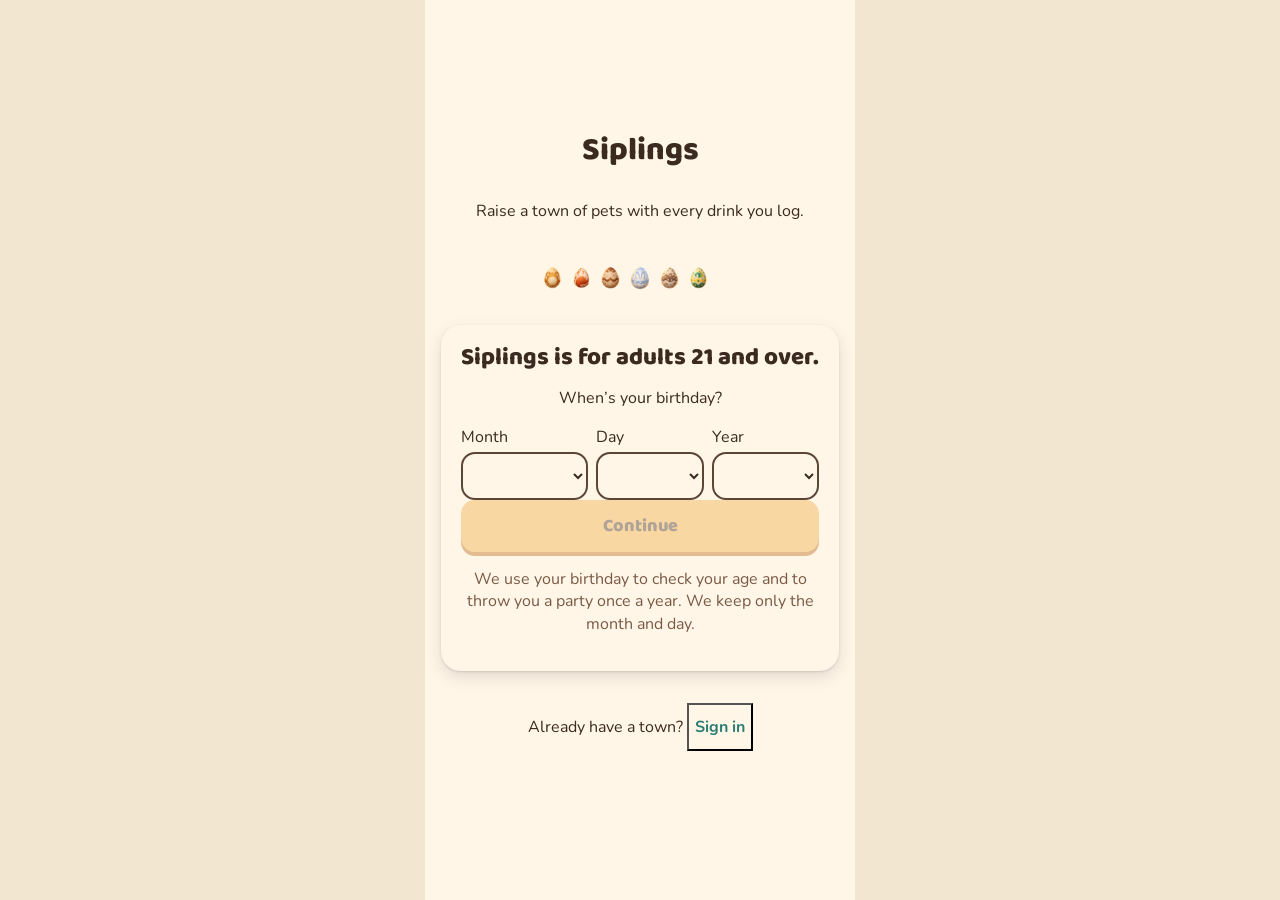
==== commit 1352f4c2: "Deploy 0862543" ====
--- a/index.html
+++ b/index.html
@@ -14,8 +14,8 @@
     <link rel="icon" href="./icons/icon-192.png" type="image/png" />
     <link rel="apple-touch-icon" href="./icons/apple-touch-icon.png" />
     <title>Siplings</title>
-    <script type="module" crossorigin src="./assets/index-CUS7FhHH.js"></script>
-    <link rel="stylesheet" crossorigin href="./assets/index-CnV04S6D.css">
+    <script type="module" crossorigin src="./assets/index-Di2K_wAi.js"></script>
+    <link rel="stylesheet" crossorigin href="./assets/index-BTajLJru.css">
   </head>
   <body>
     <div id="app"></div>
--- a/assets/index-BTajLJru.css
+++ b/assets/index-BTajLJru.css
@@ -0,0 +1 @@
+@font-face{font-family:"Baloo 2";font-style:normal;font-display:swap;font-weight:600;src:url(./baloo-2-latin-600-normal-tIfxVoAe.woff2)format("woff2"),url(./baloo-2-latin-600-normal-B4tNaogw.woff)format("woff")}@font-face{font-family:"Baloo 2";font-style:normal;font-display:swap;font-weight:800;src:url(./baloo-2-latin-800-normal-BbF3Etk1.woff2)format("woff2"),url(./baloo-2-latin-800-normal-B8BXfZF7.woff)format("woff")}@font-face{font-family:Nunito;font-style:normal;font-display:swap;font-weight:400;src:url(./nunito-latin-400-normal-r8SDr6Up.woff2)format("woff2"),url(./nunito-latin-400-normal-DKg4f3fz.woff)format("woff")}@font-face{font-family:Nunito;font-style:normal;font-display:swap;font-weight:700;src:url(./nunito-latin-700-normal-Dort48En.woff2)format("woff2"),url(./nunito-latin-700-normal-OcDqTBcA.woff)format("woff")}:root{--cream:#fff6e8;--parchment:#f3e6d0;--ink:#3b2a1f;--ink-soft:#7a5a44;--honey:#f2a93b;--honey-edge:#b8660f;--cocoa:#5a4636;--teal:#2e7d74;--berry:#b83d55;--sage:#3d6b3a;--sky:#c9ddea;--lavender:#d9cdee;--sun:#f6d58a;--dusk:#2b2440;--cap-gold:#e8b43a;--coaster-tan:#c98b5a;--shadow-tint:74 51 70;--radius-card:20px;--radius-button:14px;--radius-pill:999px;--space:4px;--edge:4px;--nav-height:64px;--font-heading:"Baloo 2", system-ui, sans-serif;--font-body:"Nunito", system-ui, sans-serif;--safe-top:env(safe-area-inset-top,0px);--safe-right:env(safe-area-inset-right,0px);--safe-bottom:env(safe-area-inset-bottom,0px);--safe-left:env(safe-area-inset-left,0px);--lightningcss-light:initial;--lightningcss-dark: ;color-scheme:light}*,:before,:after{box-sizing:border-box}html{-webkit-text-size-adjust:100%;background:var(--parchment)}body{background:var(--parchment);min-height:100dvh;color:var(--ink);font-family:var(--font-body);overscroll-behavior:none;margin:0;font-size:16px;line-height:1.4}h1,h2,h3{font-family:var(--font-heading);margin:0;font-weight:800;line-height:1.1}.num{font-family:var(--font-heading);font-variant-numeric:tabular-nums}:focus-visible{outline:3px solid var(--teal);outline-offset:2px}@media (prefers-reduced-motion:reduce){*,:before,:after{transition-duration:.01ms!important;animation-duration:.01ms!important}}html.reduce-motion *,html.reduce-motion :before,html.reduce-motion :after{transition-duration:.01ms!important;animation-duration:.01ms!important}.app{background:var(--cream);flex-direction:column;max-width:430px;min-height:100dvh;margin:0 auto;display:flex;overflow-x:clip}.status-panel{height:var(--safe-top);background:var(--cream);z-index:2;position:sticky;top:0}.header{padding:calc(var(--space) * 3) calc(var(--space) * 4 + var(--safe-right)) calc(var(--space) * 3) calc(var(--space) * 4 + var(--safe-left));justify-content:space-between;align-items:center;gap:calc(var(--space) * 2);display:flex}.main{justify-content:center;align-items:center;gap:calc(var(--space) * 4);padding:calc(var(--space) * 4) calc(var(--space) * 4 + var(--safe-right)) calc(var(--space) * 4) calc(var(--space) * 4 + var(--safe-left));text-align:center;flex-direction:column;flex:1;display:flex}.footer{padding:calc(var(--space) * 3) calc(var(--space) * 4 + var(--safe-right)) calc(var(--space) * 3 + var(--safe-bottom)) calc(var(--space) * 4 + var(--safe-left))}.card{background:var(--cream);border-radius:var(--radius-card);box-shadow:0 1px 2px rgb(var(--shadow-tint) / 15%), 0 6px 16px rgb(var(--shadow-tint) / 15%);padding:calc(var(--space) * 5);width:100%}.btn{border-radius:var(--radius-button);width:100%;min-width:48px;min-height:52px;font:800 1.125rem/1 var(--font-heading);cursor:pointer;border:0;transition:transform 80ms,box-shadow 80ms}.btn-primary{background:var(--honey);color:var(--ink);box-shadow:0 var(--edge) 0 var(--honey-edge)}.btn-primary:active{box-shadow:0 1px 0 var(--honey-edge);transform:translateY(3px)}.btn-secondary{background:var(--cream);color:var(--ink);border:2px solid var(--cocoa);box-shadow:0 var(--edge) 0 var(--cocoa)}.btn-quiet{min-width:48px;color:var(--teal);width:auto;min-height:48px;font:700 1rem var(--font-body);background:0 0}.btn:disabled{opacity:.4;cursor:not-allowed}.log-button{background:var(--honey);width:88px;height:88px;color:var(--ink);font:800 1.25rem/1 var(--font-heading);box-shadow:0 var(--edge) 0 var(--honey-edge);cursor:pointer;border:0;border-radius:50%;margin:0 auto;display:block}.log-button:active{box-shadow:0 1px 0 var(--honey-edge);transform:translateY(3px)}.log-button:disabled{opacity:.4}.xp-bar{align-items:center;gap:calc(var(--space) * 2);width:100%;display:flex}.xp-track{border-radius:var(--radius-pill);background:var(--cocoa);flex:1;height:14px;overflow:hidden}.xp-fill{background:var(--honey);border-radius:var(--radius-pill);height:100%;transition:width .6s}.level-badge{background:var(--honey);border-radius:var(--radius-pill);padding:2px 10px;font-weight:800}.muted{color:var(--ink-soft)}.field{gap:var(--space);text-align:left;flex-direction:column;width:100%;display:flex}.field select,.field input{border-radius:var(--radius-button);border:2px solid var(--cocoa);background:var(--cream);min-height:48px;color:var(--ink);font:1rem var(--font-body);padding:0 12px}.row{gap:calc(var(--space) * 2);width:100%;display:flex}.row>*{flex:1}.toast{left:50%;bottom:calc(var(--space) * 4 + var(--safe-bottom) + 120px);background:var(--cream);width:min(398px,100% - 32px);color:var(--ink);border-radius:var(--radius-card);box-shadow:0 6px 16px rgb(var(--shadow-tint) / 25%);padding:14px 16px;font-weight:700;position:fixed;transform:translate(-50%)}.pet-placeholder{border:4px dashed var(--cocoa);width:180px;height:200px;color:var(--ink);border-radius:50% 50% 46% 46%;place-items:center;padding:12px;font-weight:700;display:grid}.pet-placeholder.egg{background:var(--parchment)}.pet-placeholder.hatched{background:var(--sun);border-radius:40%}.sr-only{clip:rect(0 0 0 0);white-space:nowrap;width:1px;height:1px;position:absolute;overflow:hidden}.screen{padding-bottom:calc(var(--nav-height) + var(--safe-bottom) + 24px);flex-direction:column;flex:1;display:flex}.screen-title{font:800 1.5rem/1.2 var(--font-heading);margin:0}.tier-line{margin:0}.pad{padding:0 calc(var(--space) * 4 + var(--safe-right)) 0 calc(var(--space) * 4 + var(--safe-left))}.explain{background:var(--parchment);border-radius:var(--radius-button);margin:0 16px 8px;padding:10px 14px}.hint{color:var(--ink-soft);margin:4px 0;font-size:.95rem}.bottom-nav{width:min(430px,100%);min-height:calc(var(--nav-height) + var(--safe-bottom));padding:0 var(--safe-right) var(--safe-bottom) var(--safe-left);background:var(--cream);box-shadow:0 -2px 10px rgb(var(--shadow-tint) / 15%);z-index:50;grid-template-columns:repeat(5,1fr);align-items:center;display:grid;position:fixed;bottom:0;left:50%;transform:translate(-50%)}.nav-tab{min-height:56px;color:var(--ink-soft);font:700 .8rem var(--font-body);flex-direction:column;justify-content:center;align-items:center;text-decoration:none;display:flex}.nav-tab.active{color:var(--ink)}.nav-log{background:var(--honey);width:72px;height:72px;color:var(--ink);font:800 1.15rem/1 var(--font-heading);box-shadow:0 var(--edge) 0 var(--honey-edge);cursor:pointer;border:0;border-radius:50%;justify-self:center;margin-top:-28px;position:relative}.cloud-pip{background:var(--sky);border-radius:50%;place-items:center;width:26px;height:26px;font-size:.9rem;display:grid;position:absolute;top:-2px;right:-2px}.pet-art,.egg-art{color:var(--ink);text-shadow:0 1px #ffffffb3;border:4px dashed;flex:none;place-items:center;font-weight:800;display:grid}.pet-art{border-radius:42%}.egg-art{border-radius:50% 50% 46% 46%/60% 60% 40% 40%}.town{flex:1;padding:0 16px}.plaza{background:radial-gradient(circle, var(--sun) 0 14%, var(--parchment) 15% 100%);border-radius:50%;width:560px;height:560px;position:absolute;top:50%;left:50%;transform:translate(-50%,-50%)}.plot{cursor:pointer;min-width:64px;min-height:64px;color:var(--ink);background:0 0;border:0;flex-direction:column;align-items:center;gap:2px;padding:0;display:flex;position:absolute;transform:translate(-50%,-50%)}.egg-plot{cursor:default}.egg-plot.visitable{cursor:pointer}.egg-wiggle{animation:.4s ease-in-out 2 wobble;display:inline-block}.egg-pips{color:var(--honey-edge);letter-spacing:1px}@media (prefers-reduced-motion:reduce){.egg-wiggle{animation:none}}.signpost{background:var(--cream);border-radius:var(--radius-pill);font:700 .8rem var(--font-body);overflow-wrap:anywhere;text-align:center;max-width:30vw;box-shadow:0 1px 2px rgb(var(--shadow-tint) / 20%);padding:2px 8px}.lantern{background:var(--cream);min-width:72px;min-height:72px;box-shadow:0 var(--edge) 0 var(--cocoa);cursor:pointer;border:0;border-radius:50%;flex-direction:column;justify-content:center;align-items:center;display:flex;position:absolute;top:50%;left:50%;transform:translate(-50%,-50%)}.streak-number{font:800 1.25rem/1 var(--font-heading)}.grace{letter-spacing:2px;color:var(--honey-edge);font-size:.6rem}.pet-header{align-items:flex-start}.mood-chip{border-radius:var(--radius-pill);min-height:48px;font:700 .95rem var(--font-body);color:var(--ink);cursor:pointer;border:0;padding:0 14px}.mood-happy{background:var(--sun)}.mood-neutral{background:var(--sky)}.mood-sleepy{background:var(--lavender)}.room{border-radius:var(--radius-card);background:linear-gradient(var(--parchment) 0 55%, var(--sun) 55% 100%);flex:1;place-items:center;min-height:220px;margin:12px 16px;display:grid;position:relative}.pet-tap{cursor:pointer;background:0 0;border:0;padding:0;position:relative}.pet-tap:active{transform:scale(.96,1.04)}.heart{color:var(--berry);font-size:1.5rem;animation:.9s ease-out forwards rise;position:absolute;top:-10px;right:0}.float{font:800 1.1rem var(--font-heading);animation:1.4s ease-out forwards rise;position:absolute;top:16px}@keyframes rise{0%{opacity:1;transform:translateY(0)}to{opacity:0;transform:translateY(-40px)}}.action-row{gap:8px;padding:0 16px 8px;display:flex}.dots{justify-content:center;gap:4px;display:flex}.dot{cursor:pointer;background:0 0;border:0;width:48px;height:48px;position:relative}.dot:after{content:"";background:var(--parchment);border:2px solid var(--cocoa);border-radius:50%;position:absolute;inset:19px}.dot.on:after{background:var(--honey)}.scrim{background:rgb(var(--shadow-tint) / 35%);z-index:100;justify-content:center;align-items:flex-end;display:flex;position:fixed;inset:0}.sheet{background:var(--cream);border-radius:var(--radius-card) var(--radius-card) 0 0;width:min(430px,100%);max-height:88dvh;padding:8px 16px calc(16px + var(--safe-bottom));outline:none;animation:.2s ease-out slide-up;overflow-y:auto}.sheet-full{max-height:96dvh}@keyframes slide-up{0%{opacity:.6;transform:translateY(40px)}}.sheet-grip{background:var(--parchment);border-radius:3px;width:40px;height:5px;margin:0 auto 4px}.sheet-head{justify-content:space-between;align-items:center;display:flex}.sheet-head h2{font:800 1.2rem/1.2 var(--font-heading);margin:0}.close{min-width:48px}.sheet-body{flex-direction:column;gap:12px;display:flex}.type-tabs{grid-template-columns:repeat(4,1fr);gap:6px;display:grid}.type-tab{border-radius:var(--radius-button);background:var(--parchment);min-height:64px;color:var(--ink);font:700 .8rem var(--font-body);cursor:pointer;border:2px solid #0000;flex-direction:column;justify-content:center;align-items:center;gap:2px;padding:4px;display:flex}.type-tab.on{border-color:var(--honey-edge);background:var(--sun)}.type-tab .pet-art,.type-tab .egg-art{border-width:2px}.cocktail-icon{font-size:1.6rem}.presets{flex-direction:column;gap:8px;display:flex}.preset{border-radius:var(--radius-button);background:var(--honey);min-height:64px;color:var(--ink);box-shadow:0 var(--edge) 0 var(--honey-edge);font:800 1.1rem var(--font-heading);text-align:left;cursor:pointer;-webkit-touch-callout:none;-webkit-user-select:none;user-select:none;border:0;justify-content:space-between;align-items:center;gap:8px;padding:8px 16px;display:flex}.preset-size{font:700 .95rem var(--font-body)}.preset-custom{background:var(--cream);border:2px solid var(--cocoa);box-shadow:0 var(--edge) 0 var(--cocoa)}.chip{border-radius:var(--radius-pill);border:2px solid var(--cocoa);background:var(--cream);min-height:48px;color:var(--ink);font:700 .95rem var(--font-body);cursor:pointer;padding:0 14px}.chip.on{background:var(--honey);border-color:var(--honey-edge)}.chips{flex-wrap:wrap;gap:6px;display:flex}.sheet-foot{flex-wrap:wrap;justify-content:space-between;align-items:center;gap:8px;display:flex}.when{align-items:center;gap:6px;display:flex}.when select,.field select{border-radius:var(--radius-button);border:2px solid var(--cocoa);background:var(--cream);min-height:48px;color:var(--ink);font:700 1rem var(--font-body);padding:0 10px}.stepper{flex-wrap:wrap;align-items:center;gap:8px;display:flex}.step{border:2px solid var(--cocoa);background:var(--cream);min-width:48px;min-height:48px;font:800 1.3rem var(--font-heading);cursor:pointer;color:var(--ink);border-radius:50%}.stepper-value{text-align:center;min-width:64px;font-weight:800}.editor-list,.build-rows,.plain,.history{flex-direction:column;gap:8px;margin:0;padding:0;list-style:none;display:flex}.editor-row{flex-direction:column;gap:8px;padding:12px;display:flex}.build-row{flex-wrap:wrap;justify-content:space-between;align-items:center;gap:8px;display:flex}.share-bar{border-radius:var(--radius-pill);background:var(--parchment);height:14px;display:flex;overflow:hidden}.share:nth-child(odd){background:var(--teal)}.share:nth-child(2n){background:var(--honey)}.btn-danger{background:var(--berry);color:var(--cream);box-shadow:0 var(--edge) 0 #7d2537}.danger{color:var(--berry)}.cloud{color:var(--teal)}.toast{bottom:calc(var(--nav-height) + var(--safe-bottom) + 20px);z-index:60;justify-content:space-between;align-items:center;gap:8px;animation:.2s ease-out toast-in;display:flex}.toast-actions{flex:none;display:flex}.level-toast{left:50%;bottom:calc(var(--nav-height) + var(--safe-bottom) + 96px);background:var(--sun);border-radius:var(--radius-pill);font:800 1rem var(--font-heading);z-index:60;white-space:nowrap;padding:10px 18px;position:fixed;transform:translate(-50%)}@keyframes toast-in{0%{opacity:0;transform:translate(-50%,20px)}}.celebration{z-index:200;background:rgb(var(--shadow-tint) / 55%);padding:16px 16px calc(24px + var(--safe-bottom));justify-content:center;align-items:flex-end;display:flex;position:fixed;inset:0}.celebration-card{text-align:center;flex-direction:column;align-items:center;gap:12px;max-width:398px;display:flex}.list-screen{flex-direction:column;gap:12px;padding:0 16px;display:flex}.history-btn{text-align:left;border-radius:var(--radius-button);background:var(--cream);width:100%;min-height:56px;box-shadow:0 1px 3px rgb(var(--shadow-tint) / 20%);color:var(--ink);font:1rem var(--font-body);cursor:pointer;border:0;flex-direction:column;align-items:flex-start;gap:2px;padding:10px 14px;display:flex}.history-btn:disabled{cursor:default;opacity:1}.bar-row{grid-template-columns:5.5em 1fr auto;align-items:center;gap:8px;display:grid}.bar{border-radius:var(--radius-pill);background:var(--teal);min-width:4px;height:12px}@media (prefers-reduced-motion:reduce){.sheet,.heart,.float{animation:none}.toast{animation:.2s linear fade-in}.heart,.float{display:none}.xp-fill{transition:none}}@keyframes fade-in{0%{opacity:0}}.sheet-tools{justify-content:space-between;align-items:center;gap:8px;display:flex}.sheet-foot .preset-custom{flex:1}.sheet-body>*,.presets>*,.preset{flex-shrink:0}.form-tag{font:700 .7rem var(--font-body);display:block}.pet-art.stage-2{border-style:solid;border-radius:40%}.pet-art.stage-3{border-style:double;border-width:6px;border-radius:38%}.signpost .form{font-size:.7rem;font-weight:700;display:block}.header-link{text-align:left;color:inherit;font:inherit;cursor:pointer;background:0 0;border:none;min-height:48px;padding:0}.rank-chip{border-radius:var(--radius-pill);background:var(--cream);border:2px solid var(--cocoa);min-height:48px;font:700 .875rem var(--font-body);color:var(--ink);align-items:center;gap:8px;padding:4px 12px 4px 4px;display:inline-flex}.rank-emblem{background:var(--cap-gold);border:3px dashed var(--honey-edge);width:36px;height:36px;font:800 1rem var(--font-heading);border-radius:50%;flex:none;place-items:center;display:grid}.rank-emblem.big{width:64px;height:64px;font-size:1.5rem}.rank-card{align-items:center;gap:16px;display:flex}.style-bar{border-radius:var(--radius-pill);background:var(--parchment);border:2px solid var(--cocoa);height:28px;display:flex;position:relative;overflow:hidden}.style-seg{height:100%}.style-line{background:var(--ink);width:3px;position:absolute;top:-4px;bottom:-4px}.style-line-label{font:700 .75rem var(--font-body);color:var(--ink-soft)}.style-rows{flex-direction:column;gap:6px;margin:0;padding:0;list-style:none;display:flex}.style-row{align-items:center;gap:8px;display:flex}.style-row .swatch{border-radius:4px;flex:none;width:14px;height:14px}.style-row .num{margin-left:auto}.silhouettes{grid-template-columns:repeat(3,minmax(0,1fr));gap:8px;margin:0;display:grid}.silhouette{text-align:center;flex-direction:column;align-items:center;gap:4px;margin:0;font-size:.75rem;display:flex}.silhouette-shape{opacity:.55;border:3px dashed;border-radius:42%;flex:none;min-width:40px;min-height:40px}.silhouette.filled .silhouette-shape{opacity:1;border-style:solid}.ladder{margin:0;padding:0;list-style:none}.ladder li{border-bottom:1px solid var(--parchment);justify-content:space-between;padding:6px 0;display:flex}.ladder li.current{font-weight:800}.cheers{flex-direction:column;align-items:center;gap:12px;padding:24px;display:flex;position:relative}.cheers .glass{border:3px solid var(--cocoa);background:var(--sky);border-top:none;border-radius:0 0 10px 10px;width:26px;height:34px;animation:2.5s ease-in-out forwards cheers-glass;position:absolute;bottom:44%;right:18%}.cheers .pet-art{animation:2.5s ease-in-out forwards cheers-pet}.cheers-still .glass,.cheers-still .pet-art{animation:none}.cheers-still .pet-art{box-shadow:0 0 24px 8px var(--sun)}.cheers-still .glass{transform:translateY(-18px)rotate(-12deg)}@keyframes cheers-glass{0%{opacity:0;transform:scale(.4)}15%{opacity:1;transform:scale(1)}45%{transform:translateY(-18px)rotate(-12deg)}65%{transform:translateY(-26px)translate(-14px)rotate(-30deg)}85%{opacity:1;transform:translateY(-18px)rotate(-12deg)}to{opacity:0;transform:translateY(-18px)scale(.3)}}@keyframes cheers-pet{0%,to{transform:none}20%,80%{transform:translateY(-6px)scaleY(1.04)}}.evolve-glow{animation:1.5s ease-in-out evolve-glow}@keyframes evolve-glow{50%{box-shadow:0 0 36px 14px var(--sun)}}@media (prefers-reduced-motion:reduce){.cheers .glass,.cheers .pet-art,.evolve-glow{animation:none}}.profile-top{text-align:center;flex-direction:column;align-items:center;display:flex}.profile-top .field{text-align:left;align-self:stretch}.draft{white-space:pre-wrap;word-break:break-word;background:var(--parchment);border-radius:8px;padding:8px;font-size:.85rem}.brand-chips{gap:6px;margin-bottom:8px;padding-bottom:4px;display:flex;overflow-x:auto}.brand-chips .chip{white-space:nowrap;flex:none;min-height:52px}.brand-list{flex-direction:column;gap:4px;margin-bottom:12px;display:flex}.brand-row{touch-action:pan-y;background:var(--cream);border-radius:var(--radius-button);align-items:center;gap:4px;display:flex}.brand-pick{text-align:left;min-height:56px;font:inherit;color:var(--ink);cursor:pointer;background:0 0;border:none;flex-direction:column;flex:1;justify-content:center;padding:4px 8px;display:flex}.brand-name{font-weight:700}.star{min-width:48px;min-height:48px;color:var(--honey-edge);cursor:pointer;background:0 0;border:none;font-size:1.4rem}.check{align-items:center;gap:6px;min-height:48px;display:flex}.fine{font-size:.8rem}.pet-tap{position:relative}.pet-tap.performing .pet-art{animation:.8s ease-in-out infinite trick-bounce}@keyframes trick-bounce{0%,to{transform:translateY(0)rotate(0)}50%{transform:translateY(-10px)rotate(-4deg)}}@media (prefers-reduced-motion:reduce){.pet-tap.performing .pet-art{animation:none}}.trick-banner{white-space:nowrap;background:var(--cream);border:2px solid var(--cocoa);border-radius:var(--radius-pill);font:700 .95rem var(--font-body);color:var(--ink);padding:2px 12px;position:absolute;bottom:-8px;left:50%;transform:translate(-50%)}.trick-list{flex-direction:column;gap:6px;margin-bottom:12px;display:flex}.trick-card{border-radius:var(--radius-button);background:var(--cream);border:2px solid var(--parchment);align-items:center;gap:8px;min-height:56px;padding:4px 8px;display:flex}.trick-card.rarity-uncommon{border-color:var(--sage)}.trick-card.rarity-rare{border-color:var(--teal)}.trick-card.rarity-legendary{border-color:var(--honey-edge)}.trick-play{text-align:left;min-height:48px;font:inherit;color:var(--ink);cursor:pointer;background:0 0;border:none;flex:1;align-items:center;gap:10px;display:flex}.trick-play span:last-child{flex-direction:column;display:flex}.trick-art{background:var(--sun);width:40px;height:40px;color:var(--ink);border-radius:50%;place-items:center;font-weight:800;display:grid}.trick-art.unknown{background:var(--parchment);color:var(--ink-soft)}.wallet-pills{gap:calc(var(--space) * 2);flex-wrap:wrap;display:inline-flex}.currency-pill{align-items:center;gap:var(--space);border-radius:var(--radius-pill);background:var(--cream);border:2px solid var(--cocoa);min-height:32px;font-family:var(--font-heading);font-variant-numeric:tabular-nums;color:var(--ink);padding:2px 12px 2px 6px;font-weight:800;display:inline-flex}.currency-icon{border-radius:50%;place-items:center;width:22px;height:22px;font-size:14px;line-height:1;display:inline-grid}.currency-pill.coasters .currency-icon{background:var(--coaster-tan);color:var(--cream)}.currency-pill.goldenCaps .currency-icon{background:var(--cap-gold);color:var(--ink)}.shop{gap:calc(var(--space) * 3);display:grid}.theme-rail{gap:calc(var(--space) * 2);padding-bottom:var(--space);scrollbar-width:none;display:flex;overflow-x:auto}.theme-tab{justify-items:center;gap:var(--space);width:76px;min-height:84px;padding:var(--space);color:var(--ink);font:inherit;text-align:center;background:0 0;border:0;flex:none;font-size:13px;line-height:1.2;display:grid}.theme-portrait{background:var(--sun);border:3px solid var(--cream);width:52px;height:52px;font-family:var(--font-heading);border-radius:50%;place-items:center;font-size:22px;font-weight:800;display:grid}.theme-tab.on .theme-portrait{border-color:var(--honey-edge)}.theme-tab.locked .theme-portrait{opacity:.45}.lock-line,.reason-line{margin:0}.item-grid{gap:calc(var(--space) * 3);grid-template-columns:repeat(auto-fill,minmax(150px,1fr));margin:0;padding:0;list-style:none;display:grid}.item-card{justify-items:center;gap:var(--space);width:100%;min-height:176px;padding:calc(var(--space) * 3);border-radius:var(--radius-card);background:var(--cream);color:var(--ink);font:inherit;text-align:center;border:3px solid var(--cocoa);box-shadow:0 2px 0 rgb(var(--shadow-tint) / 15%);display:grid;position:relative}.item-name{font-weight:700}.rarity-word{letter-spacing:.02em;font-size:13px;font-weight:700}.rarity-common{border-style:solid}.rarity-uncommon{border-style:dotted;border-color:var(--teal)}.rarity-rare{border-style:double;border-width:6px;border-color:var(--berry)}.rarity-legendary{border-color:var(--honey-edge);background-image:radial-gradient(circle at 10px 10px, var(--cap-gold) 5px, transparent 6px), radial-gradient(circle at calc(100% - 10px) 10px, var(--cap-gold) 5px, transparent 6px), radial-gradient(circle at 10px calc(100% - 10px), var(--cap-gold) 5px, transparent 6px), radial-gradient(circle at calc(100% - 10px) calc(100% - 10px), var(--cap-gold) 5px, transparent 6px), linear-gradient(110deg, var(--cream) 40%, #fff2cf 50%, var(--cream) 60%);background-size:100% 100%,100% 100%,100% 100%,100% 100%,300% 100%;animation:6s linear infinite shimmer}@keyframes shimmer{0%{background-position:0 0,0 0,0 0,0 0,100% 0}to{background-position:0 0,0 0,0 0,0 0,-200% 0}}@media (prefers-reduced-motion:reduce){.rarity-legendary{animation:none}}.price-pill{border-radius:var(--radius-pill);font-family:var(--font-heading);font-variant-numeric:tabular-nums;background:var(--parchment);padding:2px 10px;font-weight:800;display:inline-block}.price-pill.goldenCaps{background:var(--sun)}.owned-tag{border-radius:var(--radius-pill);background:var(--sage);color:var(--cream);padding:0 8px;font-size:13px;font-weight:700;position:absolute;top:8px;right:8px}.item-hero{justify-items:center;gap:var(--space);padding:calc(var(--space) * 4);border-radius:var(--radius-card);border:3px solid var(--cocoa);display:grid}.confirm-line{font-size:18px}.item-art{place-items:center;display:inline-grid}.item-crate{background:var(--sun);border:2px solid var(--honey-edge);color:var(--ink);font-family:var(--font-heading);border-bottom-width:5px;border-radius:10px;place-items:center;font-size:14px;font-weight:800;transition:width .2s,height .2s;display:grid}.item-art.slot-rug .item-crate{background:var(--lavender);border-color:var(--cocoa);border-radius:50%}.item-art.slot-wall .item-crate,.item-art.slot-wallpaper .item-crate{background:var(--sky);border-color:var(--teal)}.item-art.slot-flooring .item-crate{background:var(--parchment);border-color:var(--cocoa)}.room.decorated{background:0 0;margin:8px auto;padding:0 8px;display:block}.home-scene{border-radius:var(--radius-card);box-shadow:0 2px 0 rgb(var(--shadow-tint) / 15%);margin:0 auto;position:relative;overflow:hidden}.backdrop{background:linear-gradient(var(--sky), var(--lavender));color:var(--ink-soft);text-align:right;padding:4px 12px;font-size:13px}.home-wall,.home-floor{position:relative}.home-wall{border-bottom:4px solid var(--cocoa);background:repeating-linear-gradient(90deg,#f7e2c4 0 22px,#f1d7b4 22px 44px)}.home-floor{background:repeating-linear-gradient(0deg,#e8c99a 0 20px,#e2bf8c 20px 40px)}.layer-name{color:var(--ink-soft);pointer-events:none;font-size:12px;position:absolute;top:4px;right:8px}.bed-spot,.placed,.ghost,.grid-tile{position:absolute}.bed-spot{pointer-events:none;background:var(--lavender);border:2px solid var(--cocoa);text-align:center;border-radius:14px;place-items:center;padding:4px;font-size:12px;display:grid}.bed-spot.hatched{background:repeating-linear-gradient(45deg, var(--lavender) 0 6px, #c7b8e3 6px 12px)}.placed{border:2px solid var(--honey-edge);background:var(--sun);color:var(--ink);font:inherit;z-index:2;border-bottom-width:5px;border-radius:10px;place-items:center;padding:2px;font-size:11px;line-height:1.1;display:grid;overflow:hidden}.placed.slot-rug{z-index:1;background:var(--lavender);border-color:var(--cocoa);opacity:.85;border-radius:50%}.placed.slot-tabletop{z-index:3;background:var(--cream);width:auto;margin:18%}.placed.slot-wall{background:var(--sky);border-color:var(--teal)}.placed.selected{outline:3px solid var(--teal);outline-offset:1px;z-index:4}.pet-spot{pointer-events:none;z-index:5;place-items:center;display:grid;position:absolute;inset:0}.pet-spot .pet-tap{pointer-events:auto}.grid-tile{border:1px dashed rgb(var(--shadow-tint) / 35%);background:0 0;padding:0}.ghost{border:3px solid var(--sage);z-index:6;pointer-events:none;background:#3d6b3a2e;border-radius:10px;place-items:center;font-weight:800;display:grid}.ghost.no-fit{border:3px dashed var(--berry);color:var(--berry);background:repeating-linear-gradient(45deg,#b83d5533 0 6px,#0000 6px 12px)}.decor{flex-direction:column;height:100dvh;display:flex}.decor-stage{flex:1;min-height:0;padding:8px;position:relative;overflow:auto}.decor .placed.selected{touch-action:none}.decor-stage.dragging .placed{pointer-events:none}.float-bar{border-radius:var(--radius-card);background:var(--parchment);flex-wrap:wrap;align-items:center;gap:8px;margin:0 0 8px;padding:8px;display:flex}.float-bar .btn{flex:1;min-height:52px}.float-name{width:100%;font-weight:700}.hold-line,.note{text-align:center;max-width:420px;margin:8px auto 0}.tray{padding:12px 16px calc(12px + var(--safe-bottom));background:var(--cream);border-radius:var(--radius-card) var(--radius-card) 0 0;box-shadow:0 -2px 8px rgb(var(--shadow-tint) / 15%);flex:none}.tray-head{justify-content:space-between;align-items:center;gap:12px;display:flex}.tray-head .done{width:auto;min-width:120px}.tray-tabs{gap:8px;margin:8px 0;display:flex;overflow-x:auto}.tray-tabs .chip{flex:none}.tray-list{gap:8px;min-height:96px;margin:0;padding:0;list-style:none;display:flex;overflow-x:auto}.tray-group{align-items:center;gap:8px;display:flex}.tray-item{border-radius:var(--radius-button);border:2px solid var(--cocoa);background:var(--parchment);min-width:96px;min-height:56px;color:var(--ink);font:inherit;justify-items:center;gap:4px;padding:6px;font-size:13px;display:grid}.tray-item.on{border-color:var(--teal);background:#e3f1ee}.town-header{flex-wrap:wrap;gap:8px}.town{padding:0}.town-map{height:calc(100dvh - 150px - var(--nav-height) - var(--safe-bottom));overscroll-behavior:contain;scrollbar-width:none;min-height:360px;overflow:auto}.town-ground{background:radial-gradient(circle,#cfe3c4 0 45%,#b9d6ab 46% 100%);position:relative}.exterior{background:var(--coaster-tan);border:2px solid var(--cocoa);border-radius:8px 8px 4px 4px;width:64px;height:40px;display:block;position:relative}.exterior .roof{background:var(--berry);border-radius:10px 10px 2px 2px;height:16px;position:absolute;top:-14px;left:-6px;right:-6px}.exterior .porch{background:var(--cocoa);border-radius:2px;height:8px;position:absolute;bottom:-8px;left:8px;right:8px}.exterior .tower{background:var(--coaster-tan);border:2px solid var(--cocoa);border-radius:6px 6px 0 0;width:18px;height:36px;position:absolute;top:-34px;right:-10px}.nest{background:var(--cocoa);opacity:.6;border-radius:50%;width:56px;height:14px;margin-bottom:-10px;display:block}.breeding-nest{border:2px dashed var(--cocoa);cursor:pointer;background:#d8bf95;border-radius:50%;place-items:center;width:64px;height:52px;padding:0;font-size:22px;display:grid;position:absolute;top:33%;left:50%;transform:translate(-50%,-50%)}.breeding-nest.ready{box-shadow:0 0 0 4px var(--sun), 0 0 18px var(--honey)}.nest-eggs{gap:2px;animation:1.6s ease-in-out infinite wobble;display:flex}.signpost .stars{color:var(--honey-edge)}.badge-grid{grid-template-columns:repeat(auto-fill,minmax(150px,1fr));gap:12px;margin:0;padding:0;list-style:none;display:grid}.badge{border-radius:var(--radius-card);text-align:center;justify-items:center;gap:4px;padding:12px;display:grid}.badge.earned{background:var(--sun);border:3px solid var(--honey-edge)}.badge.unearned{border:2px dashed var(--ink-soft);color:var(--ink-soft);background:0 0}.badge-mark{font-size:28px}.badge-caps{font-family:var(--font-heading);font-weight:800}.breeding-egg{border:3px solid var(--cocoa);border-radius:50% 50% 46% 46%/60% 60% 40% 40%;flex:none;position:relative}.breeding-egg.glow{box-shadow:0 0 14px var(--sun)}.breeding-egg .crack{background:var(--ink);clip-path:polygon(0 50%,15% 0,30% 100%,45% 0,60% 100%,75% 0,90% 100%,100% 50%);height:4px;position:absolute;inset:30% 20% auto}.breeding-egg.cracks-2 .crack{height:8px}.breeding-egg.cracks-3 .crack{height:14px}.hybrid-art{border:4px dashed;border-radius:46% 46% 40% 40%;flex:none;place-items:center;display:grid;position:relative}.hybrid-art.sleepy{opacity:.8;transform:scaleY(.85)}.hybrid-accent{border-radius:50% 50% 0 0;width:30%;height:22%;position:absolute;top:-6px;left:50%;transform:translate(-50%)}.hybrid-name{font:800 .8rem var(--font-heading);color:var(--ink);text-shadow:0 1px #ffffffb3}.nest-screen .card{gap:calc(var(--space) * 3);display:grid}.egg-ready{text-align:center;cursor:pointer;min-height:52px;font:inherit;border:0;justify-items:center}.nest-parents{justify-content:space-around;align-items:center;display:flex}.nest-parent{justify-items:center;margin:0;font-weight:700;display:grid}.warmth{align-items:center;gap:10px;display:flex}.warmth-bar{border-radius:var(--radius-pill);background:var(--parchment);border:2px solid var(--cocoa);flex:1;height:16px;overflow:hidden}.warmth-bar span{background:linear-gradient(90deg, var(--sun), var(--honey));height:100%;display:block}.warmth-num{font-weight:800}.pair-grid{grid-template-columns:repeat(auto-fill,minmax(96px,1fr));gap:8px;margin:0;padding:0;list-style:none;display:grid}.pair-pet{border-radius:var(--radius-card);border:2px solid var(--cocoa);background:var(--cream);width:100%;min-height:112px;font:700 .9rem var(--font-body);color:var(--ink);cursor:pointer;justify-items:center;gap:4px;padding:8px 4px;display:grid}.pair-pet.on{background:var(--honey);border-color:var(--honey-edge)}.pair-pet:disabled{opacity:.5;cursor:not-allowed}.egg-chip{border-radius:var(--radius-pill);border:2px solid var(--honey-edge);background:var(--sun);min-height:48px;color:var(--ink);font:700 .95rem var(--font-body);cursor:pointer;align-self:center;margin:0 16px 8px;padding:0 16px}.visitor{cursor:pointer;background:0 0;border:0;min-width:56px;min-height:56px;padding:0;position:absolute;bottom:14%;right:12%}.visitor.wandering .hybrid-art{animation:9s ease-in-out infinite alternate wander}@keyframes wander{0%{transform:translate(0)}to{transform:translate(-40px)}}.hatch-scene{z-index:60;padding:calc(16px + var(--safe-top)) 16px calc(16px + var(--safe-bottom));background:radial-gradient(circle, var(--sun) 0 25%, var(--parchment) 70%);align-content:center;place-items:center;gap:16px;display:grid;position:fixed;inset:0;overflow-y:auto}.hatch-egg{cursor:pointer;background:0 0;border:0;min-width:48px;min-height:48px;padding:12px}.hatch-hint{font:800 1.25rem var(--font-heading)}.reveal{justify-items:center;gap:12px;width:100%;max-width:420px;display:grid}.sparkles{color:var(--honey-edge);font-size:2rem}.name-card{text-align:center;gap:10px;display:grid}.badge-line{color:var(--teal);font-weight:800}.reveal-parents{justify-content:center;gap:16px;margin:0;padding:0;list-style:none;display:flex}.reveal-parents li{align-items:center;gap:6px;display:flex}.stack{gap:10px;display:grid}.album-grid{border-collapse:separate;border-spacing:4px;table-layout:fixed;width:100%}.album-grid th{text-align:center}.album-cell{border:2px solid var(--cocoa);background:var(--cream);width:100%;min-height:72px;font:700 .7rem var(--font-body);color:var(--ink);border-radius:12px;align-content:center;justify-items:center;gap:2px;padding:4px 2px;display:grid}.album-cell.hatched{cursor:pointer}.album-cell.unhatched{opacity:.7;border-style:dashed}.silhouette-blob{background:var(--ink-soft);opacity:.25;border-radius:46%;width:28px;height:28px}.album-parents{gap:2px;display:flex}.pet-dot{place-items:center;display:inline-grid}.chip-mini{color:var(--ink-soft);font-size:.65rem}.album-rows{gap:6px;margin:0 0 12px;padding:0;list-style:none;display:grid}.album-rows .album-cell{text-align:left;grid-template-columns:auto 1fr auto;justify-items:start;min-height:56px;font-size:.9rem}.album-group{margin:8px 0 4px;font-size:1rem}.variant-list{gap:10px;margin:0;padding:0;list-style:none;display:grid}.variant{border-radius:var(--radius-card);border:2px solid;gap:10px;padding:10px;display:flex}.variant>div{flex:1;gap:4px;display:grid}@keyframes wobble{0%,to{transform:rotate(0)}50%{transform:rotate(-6deg)}}@media (prefers-reduced-motion:reduce){.nest-eggs,.visitor.wandering .hybrid-art{animation:none}}.event-banners{gap:8px;padding:8px 16px 0;display:grid}.event-banner{background:linear-gradient(135deg, var(--cream), var(--lavender));border-radius:var(--radius-card);box-shadow:0 1px 2px rgb(var(--shadow-tint) / 15%);padding:10px 14px}.event-title{margin:0 0 4px;font-weight:700}.event-bonus{color:var(--ink-soft);margin:0;font-size:14px}.event-quests-toggle{text-align:left;min-height:48px;padding:0}.event-quests{gap:4px;margin:0;padding:0;font-size:15px;list-style:none;display:grid}.event-quests li.done{color:var(--ink-soft)}.toggle-row{align-items:center;gap:12px;min-height:52px;display:flex}.toggle-row input{width:24px;height:24px}.pet-art{position:relative}.party-hat{font-size:18px;position:absolute;top:-14px;left:50%;transform:translate(-50%)}.town-balloons{font-size:28px;position:absolute;top:12px;left:50%;transform:translate(-50%)}.home-balloon{font-size:20px;display:block}.push-off{bottom:auto;top:calc(env(safe-area-inset-top) + 8px)}.quiet-hours{flex-wrap:wrap;align-items:center;gap:8px;display:flex}.quiet-hours input{min-height:48px}.nav-tab{position:relative}.badge-dot{background:var(--honey);border:2px solid var(--cocoa);border-radius:50%;width:10px;height:10px;margin-left:4px;display:inline-block}.nav-tab .badge-dot{margin:0;position:absolute;top:8px;right:calc(50% - 18px)}.town-buttons{right:max(12px,50% - 203px);bottom:calc(var(--nav-height) + var(--safe-bottom) + 12px);z-index:5;gap:8px;display:flex;position:fixed}.town-buttons .btn{min-width:48px;min-height:48px}.friend-row{flex-wrap:wrap;justify-content:space-between;align-items:center;gap:8px;min-height:48px;display:flex}.friend-link{min-height:48px;font:inherit;color:inherit;text-align:left;cursor:pointer;background:0 0;border:0;flex:1;align-items:center;gap:8px;display:flex}.friend-name{overflow-wrap:anywhere}.row-actions{gap:8px;display:flex}.more{min-width:48px;min-height:48px}.friend-code{letter-spacing:.08em;border:2px dashed var(--cocoa);background:var(--parchment);min-height:56px;color:var(--ink);border-radius:14px;padding:0 16px;font-size:1.6rem}.qr{image-rendering:pixelated;background:#fff;border-radius:8px;margin:12px auto 0;display:block}.lantern.unlit{filter:grayscale();opacity:.7}.ribbon{position:absolute;top:-6px;right:-2px}.back-home{margin:16px auto;display:block}.sticker-row{flex-wrap:wrap;gap:8px;display:flex}.sticker{border:2px solid var(--cocoa);background:var(--parchment);cursor:pointer;border-radius:14px;min-width:52px;min-height:52px;font-size:1.6rem}.sticker.left{background:var(--honey)}.sticker:disabled:not(.left){opacity:.45}.variant-row{flex-wrap:wrap;gap:8px;display:flex}.neighborhood .hood{aspect-ratio:1;width:min(100%,420px);margin:0 auto;position:relative}.island{border:2px solid var(--cocoa);background:var(--parchment);min-width:72px;min-height:56px;font:700 .8rem var(--font-body);color:var(--ink);cursor:pointer;border-radius:40%;flex-direction:column;align-items:center;gap:2px;padding:6px;display:flex;position:absolute;transform:translate(-50%,-50%)}.island.mine{background:var(--honey);min-width:96px;min-height:80px;top:50%;left:50%}.tabs{align-items:center;gap:4px;display:flex}.tabs .tab{border:2px solid var(--cocoa);background:var(--parchment);min-height:48px;font:700 .9rem var(--font-body);color:var(--ink);border-radius:14px;flex:1}.tabs .tab.active{background:var(--honey)}.tabs .info{min-width:48px;min-height:48px}.board-list{margin:0;padding:0;list-style:none}.board-row{background:var(--parchment);border:2px solid #0000;border-radius:14px;align-items:center;gap:12px;min-height:52px;margin-bottom:6px;padding:4px 12px;display:flex}.board-row.ring-1{border-color:#d9b44a}.board-row.ring-2{border-color:#b9bcc4}.board-row.ring-3{border-color:#c58b5a}.board-row.pinned{bottom:calc(var(--nav-height) + var(--safe-bottom) + 8px);background:var(--honey);z-index:2;position:sticky;top:8px}.board-rank{text-align:right;width:2ch}.board-name{flex:1}.onboarding .egg-row{flex-wrap:wrap;justify-content:center;gap:4px;margin:8px 0 16px;display:flex}.consent-list{gap:16px;display:grid}.consent{grid-template-columns:48px 1fr;align-items:start;gap:4px;min-height:48px;display:grid}.consent input[type=checkbox]{width:28px;height:28px;accent-color:var(--teal);margin:10px}.returning{text-align:center}.policy h2{margin-top:24px}.policy li{margin:6px 0}.help-rows{gap:12px;padding:0;list-style:none;display:grid}.help-row{gap:4px;display:grid}.help-actions{flex-wrap:wrap;gap:8px;display:flex}.help-actions .btn{min-height:48px}.checkin-actions{gap:8px;margin:12px 0;display:grid}.nav-log.paused{background:var(--lavender);width:auto;min-width:96px;box-shadow:none;border-radius:36px;padding:0 12px;font-size:.85rem;line-height:1.15}.pause-banner{background:var(--cream);border-radius:12px;align-items:center;gap:8px;margin:8px 16px;padding:8px 12px;display:flex}.pause-banner p{flex:1;margin:0}.radio{align-items:center;gap:12px;min-height:48px;display:flex}.radio input{width:24px;height:24px;accent-color:var(--teal)}.info-button{min-width:48px;min-height:48px}.tutorial{left:50%;bottom:calc(96px + env(safe-area-inset-bottom));z-index:40;background:var(--cream);border-radius:16px;width:min(398px,100% - 32px);padding:16px;position:fixed;transform:translate(-50%);box-shadow:0 4px 16px #0003}.spotlight{outline:4px solid var(--teal);outline-offset:4px}.share-arrow{bottom:calc(4px + env(safe-area-inset-bottom));color:var(--teal);font-size:2rem;position:fixed;left:50%;transform:translate(-50%)}.licenses{padding:0;list-style:none}.licenses pre{white-space:pre-wrap;font-size:.8rem}.licenses summary{align-items:center;min-height:48px;display:flex}.pet-art>span,.egg-art>span{color:var(--ink);background:#fff6e8eb;border-radius:8px;padding:0 4px}.badge.earned .muted{color:var(--ink)}html.reduce-motion .egg-wiggle,html.reduce-motion .sheet,html.reduce-motion .heart,html.reduce-motion .float{animation:none}html.reduce-motion .toast{animation:.2s linear fade-in}html.reduce-motion .heart,html.reduce-motion .float{display:none}html.reduce-motion .xp-fill{transition:none}html.reduce-motion .cheers .glass,html.reduce-motion .cheers .pet-art,html.reduce-motion .evolve-glow,html.reduce-motion .pet-tap.performing .pet-art,html.reduce-motion .rarity-legendary,html.reduce-motion .nest-eggs,html.reduce-motion .visitor.wandering .hybrid-art{animation:none}.gallery-grid{grid-template-columns:repeat(auto-fill,minmax(96px,1fr));gap:8px;display:grid}.gallery figure{justify-items:center;gap:4px;margin:0;font-size:.75rem;display:grid}.gallery-still *,.gallery-still :before,.gallery-still :after{transition:none!important;animation:none!important}img.art{object-fit:contain;-webkit-user-select:none;user-select:none;max-width:100%;max-height:100%;display:block}img.art.mirrored{transform:scaleX(-1)}img.art.fill{object-fit:cover;pointer-events:none;width:100%;max-width:none;height:100%;max-height:none;position:absolute;inset:0}.egg-art:has(>.art){background:0 0!important;border:0!important}.breeding-egg:has(>.art){background:0 0!important;border:0!important}.cheers .glass:has(>.art){background:0 0!important;border:0!important}.egg-art>.art,.breeding-egg>.art,.item-art>.art,.exterior>.art,.bed-spot>.art,.placed>.art,.cheers .glass>.art{width:100%;height:100%}.cheers .glass:has(>.art){width:64px;height:64px}.exterior:has(>.art){background:0 0;border:0;width:96px;height:64px}.nest:has(>.art){opacity:1;background:0 0;width:72px;height:48px;margin-bottom:-24px}.nest>.art{width:100%;height:100%}.breeding-nest .art{width:44px;height:44px}.lantern .flame .art{width:32px;height:32px}.grace .art{width:12px;height:12px;display:inline-block}.currency-icon .art,.mood-icon .art{vertical-align:-.2em;width:1.2em;height:1.2em;display:inline-block}.sticker .art{width:32px;height:32px;display:inline-block}.preset-icon{margin:0 auto 4px;display:block}.preset-icon .art,.cocktail-icon .art{width:28px;height:28px;display:inline-block}img.art.tier-emblem{vertical-align:middle;width:24px;height:24px;margin-right:6px;display:inline-block}.backdrop:has(>.art){min-height:96px;position:relative}.backdrop>span{position:relative}:is(.bed-spot:has(>.art),.placed:has(>.art)){opacity:1;background:0 0;border-color:#0000}:is(.home-wall:has(>.art) .layer-name,.home-floor:has(>.art) .layer-name){border-radius:var(--radius-pill);color:var(--ink);background:#fff6e8e0;padding:1px 8px}
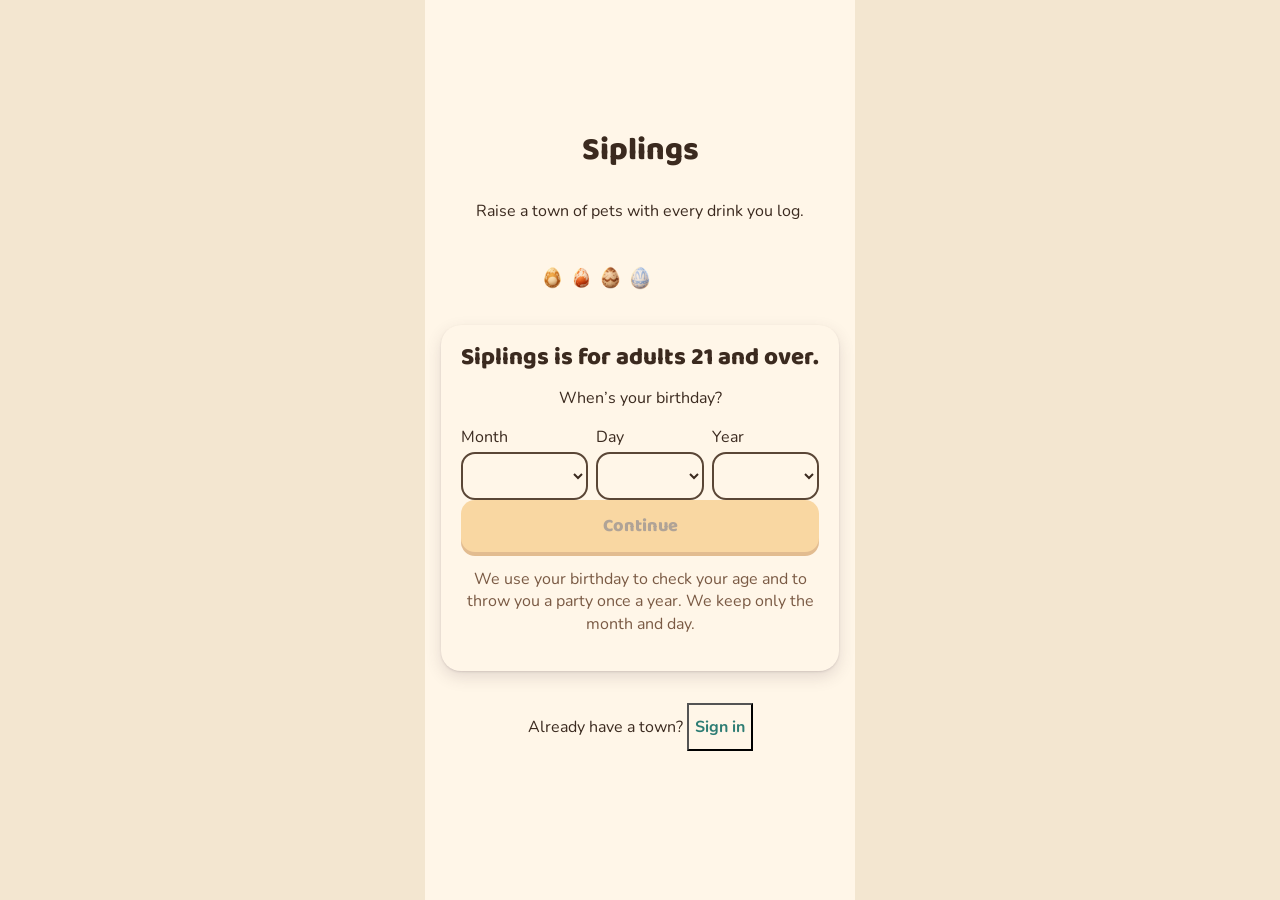
==== commit 892689be: "Deploy 3125818" ====
--- a/index.html
+++ b/index.html
@@ -3,7 +3,7 @@
   <head>
     <meta charset="utf-8" />
     <meta name="viewport" content="width=device-width, initial-scale=1, viewport-fit=cover" />
-    <meta http-equiv="Content-Security-Policy" content="default-src 'self'; script-src 'self'; style-src 'self' 'unsafe-inline'; font-src 'self'; img-src 'self' data:; connect-src 'self' https://scizcuddnuqypgmgviwl.supabase.co; manifest-src 'self'; worker-src 'self'; base-uri 'self'; form-action 'self'; object-src 'none'" />
+    <meta http-equiv="Content-Security-Policy" content="default-src 'self'; script-src 'self' 'wasm-unsafe-eval'; style-src 'self' 'unsafe-inline'; font-src 'self'; img-src 'self' data: blob:; connect-src 'self' https://scizcuddnuqypgmgviwl.supabase.co; manifest-src 'self'; worker-src 'self'; base-uri 'self'; form-action 'self'; object-src 'none'" />
     <meta name="robots" content="noindex, nofollow" />
     <meta name="theme-color" content="#FFF6E8" />
     <meta name="apple-mobile-web-app-capable" content="yes" />
@@ -14,8 +14,8 @@
     <link rel="icon" href="./icons/icon-192.png" type="image/png" />
     <link rel="apple-touch-icon" href="./icons/apple-touch-icon.png" />
     <title>Siplings</title>
-    <script type="module" crossorigin src="./assets/index-Di2K_wAi.js"></script>
-    <link rel="stylesheet" crossorigin href="./assets/index-BTajLJru.css">
+    <script type="module" crossorigin src="./assets/main-D5IAosL1.js"></script>
+    <link rel="stylesheet" crossorigin href="./assets/main-BTajLJru.css">
   </head>
   <body>
     <div id="app"></div>
--- a/assets/main-BTajLJru.css
+++ b/assets/main-BTajLJru.css
@@ -0,0 +1 @@
+@font-face{font-family:"Baloo 2";font-style:normal;font-display:swap;font-weight:600;src:url(./baloo-2-latin-600-normal-tIfxVoAe.woff2)format("woff2"),url(./baloo-2-latin-600-normal-B4tNaogw.woff)format("woff")}@font-face{font-family:"Baloo 2";font-style:normal;font-display:swap;font-weight:800;src:url(./baloo-2-latin-800-normal-BbF3Etk1.woff2)format("woff2"),url(./baloo-2-latin-800-normal-B8BXfZF7.woff)format("woff")}@font-face{font-family:Nunito;font-style:normal;font-display:swap;font-weight:400;src:url(./nunito-latin-400-normal-r8SDr6Up.woff2)format("woff2"),url(./nunito-latin-400-normal-DKg4f3fz.woff)format("woff")}@font-face{font-family:Nunito;font-style:normal;font-display:swap;font-weight:700;src:url(./nunito-latin-700-normal-Dort48En.woff2)format("woff2"),url(./nunito-latin-700-normal-OcDqTBcA.woff)format("woff")}:root{--cream:#fff6e8;--parchment:#f3e6d0;--ink:#3b2a1f;--ink-soft:#7a5a44;--honey:#f2a93b;--honey-edge:#b8660f;--cocoa:#5a4636;--teal:#2e7d74;--berry:#b83d55;--sage:#3d6b3a;--sky:#c9ddea;--lavender:#d9cdee;--sun:#f6d58a;--dusk:#2b2440;--cap-gold:#e8b43a;--coaster-tan:#c98b5a;--shadow-tint:74 51 70;--radius-card:20px;--radius-button:14px;--radius-pill:999px;--space:4px;--edge:4px;--nav-height:64px;--font-heading:"Baloo 2", system-ui, sans-serif;--font-body:"Nunito", system-ui, sans-serif;--safe-top:env(safe-area-inset-top,0px);--safe-right:env(safe-area-inset-right,0px);--safe-bottom:env(safe-area-inset-bottom,0px);--safe-left:env(safe-area-inset-left,0px);--lightningcss-light:initial;--lightningcss-dark: ;color-scheme:light}*,:before,:after{box-sizing:border-box}html{-webkit-text-size-adjust:100%;background:var(--parchment)}body{background:var(--parchment);min-height:100dvh;color:var(--ink);font-family:var(--font-body);overscroll-behavior:none;margin:0;font-size:16px;line-height:1.4}h1,h2,h3{font-family:var(--font-heading);margin:0;font-weight:800;line-height:1.1}.num{font-family:var(--font-heading);font-variant-numeric:tabular-nums}:focus-visible{outline:3px solid var(--teal);outline-offset:2px}@media (prefers-reduced-motion:reduce){*,:before,:after{transition-duration:.01ms!important;animation-duration:.01ms!important}}html.reduce-motion *,html.reduce-motion :before,html.reduce-motion :after{transition-duration:.01ms!important;animation-duration:.01ms!important}.app{background:var(--cream);flex-direction:column;max-width:430px;min-height:100dvh;margin:0 auto;display:flex;overflow-x:clip}.status-panel{height:var(--safe-top);background:var(--cream);z-index:2;position:sticky;top:0}.header{padding:calc(var(--space) * 3) calc(var(--space) * 4 + var(--safe-right)) calc(var(--space) * 3) calc(var(--space) * 4 + var(--safe-left));justify-content:space-between;align-items:center;gap:calc(var(--space) * 2);display:flex}.main{justify-content:center;align-items:center;gap:calc(var(--space) * 4);padding:calc(var(--space) * 4) calc(var(--space) * 4 + var(--safe-right)) calc(var(--space) * 4) calc(var(--space) * 4 + var(--safe-left));text-align:center;flex-direction:column;flex:1;display:flex}.footer{padding:calc(var(--space) * 3) calc(var(--space) * 4 + var(--safe-right)) calc(var(--space) * 3 + var(--safe-bottom)) calc(var(--space) * 4 + var(--safe-left))}.card{background:var(--cream);border-radius:var(--radius-card);box-shadow:0 1px 2px rgb(var(--shadow-tint) / 15%), 0 6px 16px rgb(var(--shadow-tint) / 15%);padding:calc(var(--space) * 5);width:100%}.btn{border-radius:var(--radius-button);width:100%;min-width:48px;min-height:52px;font:800 1.125rem/1 var(--font-heading);cursor:pointer;border:0;transition:transform 80ms,box-shadow 80ms}.btn-primary{background:var(--honey);color:var(--ink);box-shadow:0 var(--edge) 0 var(--honey-edge)}.btn-primary:active{box-shadow:0 1px 0 var(--honey-edge);transform:translateY(3px)}.btn-secondary{background:var(--cream);color:var(--ink);border:2px solid var(--cocoa);box-shadow:0 var(--edge) 0 var(--cocoa)}.btn-quiet{min-width:48px;color:var(--teal);width:auto;min-height:48px;font:700 1rem var(--font-body);background:0 0}.btn:disabled{opacity:.4;cursor:not-allowed}.log-button{background:var(--honey);width:88px;height:88px;color:var(--ink);font:800 1.25rem/1 var(--font-heading);box-shadow:0 var(--edge) 0 var(--honey-edge);cursor:pointer;border:0;border-radius:50%;margin:0 auto;display:block}.log-button:active{box-shadow:0 1px 0 var(--honey-edge);transform:translateY(3px)}.log-button:disabled{opacity:.4}.xp-bar{align-items:center;gap:calc(var(--space) * 2);width:100%;display:flex}.xp-track{border-radius:var(--radius-pill);background:var(--cocoa);flex:1;height:14px;overflow:hidden}.xp-fill{background:var(--honey);border-radius:var(--radius-pill);height:100%;transition:width .6s}.level-badge{background:var(--honey);border-radius:var(--radius-pill);padding:2px 10px;font-weight:800}.muted{color:var(--ink-soft)}.field{gap:var(--space);text-align:left;flex-direction:column;width:100%;display:flex}.field select,.field input{border-radius:var(--radius-button);border:2px solid var(--cocoa);background:var(--cream);min-height:48px;color:var(--ink);font:1rem var(--font-body);padding:0 12px}.row{gap:calc(var(--space) * 2);width:100%;display:flex}.row>*{flex:1}.toast{left:50%;bottom:calc(var(--space) * 4 + var(--safe-bottom) + 120px);background:var(--cream);width:min(398px,100% - 32px);color:var(--ink);border-radius:var(--radius-card);box-shadow:0 6px 16px rgb(var(--shadow-tint) / 25%);padding:14px 16px;font-weight:700;position:fixed;transform:translate(-50%)}.pet-placeholder{border:4px dashed var(--cocoa);width:180px;height:200px;color:var(--ink);border-radius:50% 50% 46% 46%;place-items:center;padding:12px;font-weight:700;display:grid}.pet-placeholder.egg{background:var(--parchment)}.pet-placeholder.hatched{background:var(--sun);border-radius:40%}.sr-only{clip:rect(0 0 0 0);white-space:nowrap;width:1px;height:1px;position:absolute;overflow:hidden}.screen{padding-bottom:calc(var(--nav-height) + var(--safe-bottom) + 24px);flex-direction:column;flex:1;display:flex}.screen-title{font:800 1.5rem/1.2 var(--font-heading);margin:0}.tier-line{margin:0}.pad{padding:0 calc(var(--space) * 4 + var(--safe-right)) 0 calc(var(--space) * 4 + var(--safe-left))}.explain{background:var(--parchment);border-radius:var(--radius-button);margin:0 16px 8px;padding:10px 14px}.hint{color:var(--ink-soft);margin:4px 0;font-size:.95rem}.bottom-nav{width:min(430px,100%);min-height:calc(var(--nav-height) + var(--safe-bottom));padding:0 var(--safe-right) var(--safe-bottom) var(--safe-left);background:var(--cream);box-shadow:0 -2px 10px rgb(var(--shadow-tint) / 15%);z-index:50;grid-template-columns:repeat(5,1fr);align-items:center;display:grid;position:fixed;bottom:0;left:50%;transform:translate(-50%)}.nav-tab{min-height:56px;color:var(--ink-soft);font:700 .8rem var(--font-body);flex-direction:column;justify-content:center;align-items:center;text-decoration:none;display:flex}.nav-tab.active{color:var(--ink)}.nav-log{background:var(--honey);width:72px;height:72px;color:var(--ink);font:800 1.15rem/1 var(--font-heading);box-shadow:0 var(--edge) 0 var(--honey-edge);cursor:pointer;border:0;border-radius:50%;justify-self:center;margin-top:-28px;position:relative}.cloud-pip{background:var(--sky);border-radius:50%;place-items:center;width:26px;height:26px;font-size:.9rem;display:grid;position:absolute;top:-2px;right:-2px}.pet-art,.egg-art{color:var(--ink);text-shadow:0 1px #ffffffb3;border:4px dashed;flex:none;place-items:center;font-weight:800;display:grid}.pet-art{border-radius:42%}.egg-art{border-radius:50% 50% 46% 46%/60% 60% 40% 40%}.town{flex:1;padding:0 16px}.plaza{background:radial-gradient(circle, var(--sun) 0 14%, var(--parchment) 15% 100%);border-radius:50%;width:560px;height:560px;position:absolute;top:50%;left:50%;transform:translate(-50%,-50%)}.plot{cursor:pointer;min-width:64px;min-height:64px;color:var(--ink);background:0 0;border:0;flex-direction:column;align-items:center;gap:2px;padding:0;display:flex;position:absolute;transform:translate(-50%,-50%)}.egg-plot{cursor:default}.egg-plot.visitable{cursor:pointer}.egg-wiggle{animation:.4s ease-in-out 2 wobble;display:inline-block}.egg-pips{color:var(--honey-edge);letter-spacing:1px}@media (prefers-reduced-motion:reduce){.egg-wiggle{animation:none}}.signpost{background:var(--cream);border-radius:var(--radius-pill);font:700 .8rem var(--font-body);overflow-wrap:anywhere;text-align:center;max-width:30vw;box-shadow:0 1px 2px rgb(var(--shadow-tint) / 20%);padding:2px 8px}.lantern{background:var(--cream);min-width:72px;min-height:72px;box-shadow:0 var(--edge) 0 var(--cocoa);cursor:pointer;border:0;border-radius:50%;flex-direction:column;justify-content:center;align-items:center;display:flex;position:absolute;top:50%;left:50%;transform:translate(-50%,-50%)}.streak-number{font:800 1.25rem/1 var(--font-heading)}.grace{letter-spacing:2px;color:var(--honey-edge);font-size:.6rem}.pet-header{align-items:flex-start}.mood-chip{border-radius:var(--radius-pill);min-height:48px;font:700 .95rem var(--font-body);color:var(--ink);cursor:pointer;border:0;padding:0 14px}.mood-happy{background:var(--sun)}.mood-neutral{background:var(--sky)}.mood-sleepy{background:var(--lavender)}.room{border-radius:var(--radius-card);background:linear-gradient(var(--parchment) 0 55%, var(--sun) 55% 100%);flex:1;place-items:center;min-height:220px;margin:12px 16px;display:grid;position:relative}.pet-tap{cursor:pointer;background:0 0;border:0;padding:0;position:relative}.pet-tap:active{transform:scale(.96,1.04)}.heart{color:var(--berry);font-size:1.5rem;animation:.9s ease-out forwards rise;position:absolute;top:-10px;right:0}.float{font:800 1.1rem var(--font-heading);animation:1.4s ease-out forwards rise;position:absolute;top:16px}@keyframes rise{0%{opacity:1;transform:translateY(0)}to{opacity:0;transform:translateY(-40px)}}.action-row{gap:8px;padding:0 16px 8px;display:flex}.dots{justify-content:center;gap:4px;display:flex}.dot{cursor:pointer;background:0 0;border:0;width:48px;height:48px;position:relative}.dot:after{content:"";background:var(--parchment);border:2px solid var(--cocoa);border-radius:50%;position:absolute;inset:19px}.dot.on:after{background:var(--honey)}.scrim{background:rgb(var(--shadow-tint) / 35%);z-index:100;justify-content:center;align-items:flex-end;display:flex;position:fixed;inset:0}.sheet{background:var(--cream);border-radius:var(--radius-card) var(--radius-card) 0 0;width:min(430px,100%);max-height:88dvh;padding:8px 16px calc(16px + var(--safe-bottom));outline:none;animation:.2s ease-out slide-up;overflow-y:auto}.sheet-full{max-height:96dvh}@keyframes slide-up{0%{opacity:.6;transform:translateY(40px)}}.sheet-grip{background:var(--parchment);border-radius:3px;width:40px;height:5px;margin:0 auto 4px}.sheet-head{justify-content:space-between;align-items:center;display:flex}.sheet-head h2{font:800 1.2rem/1.2 var(--font-heading);margin:0}.close{min-width:48px}.sheet-body{flex-direction:column;gap:12px;display:flex}.type-tabs{grid-template-columns:repeat(4,1fr);gap:6px;display:grid}.type-tab{border-radius:var(--radius-button);background:var(--parchment);min-height:64px;color:var(--ink);font:700 .8rem var(--font-body);cursor:pointer;border:2px solid #0000;flex-direction:column;justify-content:center;align-items:center;gap:2px;padding:4px;display:flex}.type-tab.on{border-color:var(--honey-edge);background:var(--sun)}.type-tab .pet-art,.type-tab .egg-art{border-width:2px}.cocktail-icon{font-size:1.6rem}.presets{flex-direction:column;gap:8px;display:flex}.preset{border-radius:var(--radius-button);background:var(--honey);min-height:64px;color:var(--ink);box-shadow:0 var(--edge) 0 var(--honey-edge);font:800 1.1rem var(--font-heading);text-align:left;cursor:pointer;-webkit-touch-callout:none;-webkit-user-select:none;user-select:none;border:0;justify-content:space-between;align-items:center;gap:8px;padding:8px 16px;display:flex}.preset-size{font:700 .95rem var(--font-body)}.preset-custom{background:var(--cream);border:2px solid var(--cocoa);box-shadow:0 var(--edge) 0 var(--cocoa)}.chip{border-radius:var(--radius-pill);border:2px solid var(--cocoa);background:var(--cream);min-height:48px;color:var(--ink);font:700 .95rem var(--font-body);cursor:pointer;padding:0 14px}.chip.on{background:var(--honey);border-color:var(--honey-edge)}.chips{flex-wrap:wrap;gap:6px;display:flex}.sheet-foot{flex-wrap:wrap;justify-content:space-between;align-items:center;gap:8px;display:flex}.when{align-items:center;gap:6px;display:flex}.when select,.field select{border-radius:var(--radius-button);border:2px solid var(--cocoa);background:var(--cream);min-height:48px;color:var(--ink);font:700 1rem var(--font-body);padding:0 10px}.stepper{flex-wrap:wrap;align-items:center;gap:8px;display:flex}.step{border:2px solid var(--cocoa);background:var(--cream);min-width:48px;min-height:48px;font:800 1.3rem var(--font-heading);cursor:pointer;color:var(--ink);border-radius:50%}.stepper-value{text-align:center;min-width:64px;font-weight:800}.editor-list,.build-rows,.plain,.history{flex-direction:column;gap:8px;margin:0;padding:0;list-style:none;display:flex}.editor-row{flex-direction:column;gap:8px;padding:12px;display:flex}.build-row{flex-wrap:wrap;justify-content:space-between;align-items:center;gap:8px;display:flex}.share-bar{border-radius:var(--radius-pill);background:var(--parchment);height:14px;display:flex;overflow:hidden}.share:nth-child(odd){background:var(--teal)}.share:nth-child(2n){background:var(--honey)}.btn-danger{background:var(--berry);color:var(--cream);box-shadow:0 var(--edge) 0 #7d2537}.danger{color:var(--berry)}.cloud{color:var(--teal)}.toast{bottom:calc(var(--nav-height) + var(--safe-bottom) + 20px);z-index:60;justify-content:space-between;align-items:center;gap:8px;animation:.2s ease-out toast-in;display:flex}.toast-actions{flex:none;display:flex}.level-toast{left:50%;bottom:calc(var(--nav-height) + var(--safe-bottom) + 96px);background:var(--sun);border-radius:var(--radius-pill);font:800 1rem var(--font-heading);z-index:60;white-space:nowrap;padding:10px 18px;position:fixed;transform:translate(-50%)}@keyframes toast-in{0%{opacity:0;transform:translate(-50%,20px)}}.celebration{z-index:200;background:rgb(var(--shadow-tint) / 55%);padding:16px 16px calc(24px + var(--safe-bottom));justify-content:center;align-items:flex-end;display:flex;position:fixed;inset:0}.celebration-card{text-align:center;flex-direction:column;align-items:center;gap:12px;max-width:398px;display:flex}.list-screen{flex-direction:column;gap:12px;padding:0 16px;display:flex}.history-btn{text-align:left;border-radius:var(--radius-button);background:var(--cream);width:100%;min-height:56px;box-shadow:0 1px 3px rgb(var(--shadow-tint) / 20%);color:var(--ink);font:1rem var(--font-body);cursor:pointer;border:0;flex-direction:column;align-items:flex-start;gap:2px;padding:10px 14px;display:flex}.history-btn:disabled{cursor:default;opacity:1}.bar-row{grid-template-columns:5.5em 1fr auto;align-items:center;gap:8px;display:grid}.bar{border-radius:var(--radius-pill);background:var(--teal);min-width:4px;height:12px}@media (prefers-reduced-motion:reduce){.sheet,.heart,.float{animation:none}.toast{animation:.2s linear fade-in}.heart,.float{display:none}.xp-fill{transition:none}}@keyframes fade-in{0%{opacity:0}}.sheet-tools{justify-content:space-between;align-items:center;gap:8px;display:flex}.sheet-foot .preset-custom{flex:1}.sheet-body>*,.presets>*,.preset{flex-shrink:0}.form-tag{font:700 .7rem var(--font-body);display:block}.pet-art.stage-2{border-style:solid;border-radius:40%}.pet-art.stage-3{border-style:double;border-width:6px;border-radius:38%}.signpost .form{font-size:.7rem;font-weight:700;display:block}.header-link{text-align:left;color:inherit;font:inherit;cursor:pointer;background:0 0;border:none;min-height:48px;padding:0}.rank-chip{border-radius:var(--radius-pill);background:var(--cream);border:2px solid var(--cocoa);min-height:48px;font:700 .875rem var(--font-body);color:var(--ink);align-items:center;gap:8px;padding:4px 12px 4px 4px;display:inline-flex}.rank-emblem{background:var(--cap-gold);border:3px dashed var(--honey-edge);width:36px;height:36px;font:800 1rem var(--font-heading);border-radius:50%;flex:none;place-items:center;display:grid}.rank-emblem.big{width:64px;height:64px;font-size:1.5rem}.rank-card{align-items:center;gap:16px;display:flex}.style-bar{border-radius:var(--radius-pill);background:var(--parchment);border:2px solid var(--cocoa);height:28px;display:flex;position:relative;overflow:hidden}.style-seg{height:100%}.style-line{background:var(--ink);width:3px;position:absolute;top:-4px;bottom:-4px}.style-line-label{font:700 .75rem var(--font-body);color:var(--ink-soft)}.style-rows{flex-direction:column;gap:6px;margin:0;padding:0;list-style:none;display:flex}.style-row{align-items:center;gap:8px;display:flex}.style-row .swatch{border-radius:4px;flex:none;width:14px;height:14px}.style-row .num{margin-left:auto}.silhouettes{grid-template-columns:repeat(3,minmax(0,1fr));gap:8px;margin:0;display:grid}.silhouette{text-align:center;flex-direction:column;align-items:center;gap:4px;margin:0;font-size:.75rem;display:flex}.silhouette-shape{opacity:.55;border:3px dashed;border-radius:42%;flex:none;min-width:40px;min-height:40px}.silhouette.filled .silhouette-shape{opacity:1;border-style:solid}.ladder{margin:0;padding:0;list-style:none}.ladder li{border-bottom:1px solid var(--parchment);justify-content:space-between;padding:6px 0;display:flex}.ladder li.current{font-weight:800}.cheers{flex-direction:column;align-items:center;gap:12px;padding:24px;display:flex;position:relative}.cheers .glass{border:3px solid var(--cocoa);background:var(--sky);border-top:none;border-radius:0 0 10px 10px;width:26px;height:34px;animation:2.5s ease-in-out forwards cheers-glass;position:absolute;bottom:44%;right:18%}.cheers .pet-art{animation:2.5s ease-in-out forwards cheers-pet}.cheers-still .glass,.cheers-still .pet-art{animation:none}.cheers-still .pet-art{box-shadow:0 0 24px 8px var(--sun)}.cheers-still .glass{transform:translateY(-18px)rotate(-12deg)}@keyframes cheers-glass{0%{opacity:0;transform:scale(.4)}15%{opacity:1;transform:scale(1)}45%{transform:translateY(-18px)rotate(-12deg)}65%{transform:translateY(-26px)translate(-14px)rotate(-30deg)}85%{opacity:1;transform:translateY(-18px)rotate(-12deg)}to{opacity:0;transform:translateY(-18px)scale(.3)}}@keyframes cheers-pet{0%,to{transform:none}20%,80%{transform:translateY(-6px)scaleY(1.04)}}.evolve-glow{animation:1.5s ease-in-out evolve-glow}@keyframes evolve-glow{50%{box-shadow:0 0 36px 14px var(--sun)}}@media (prefers-reduced-motion:reduce){.cheers .glass,.cheers .pet-art,.evolve-glow{animation:none}}.profile-top{text-align:center;flex-direction:column;align-items:center;display:flex}.profile-top .field{text-align:left;align-self:stretch}.draft{white-space:pre-wrap;word-break:break-word;background:var(--parchment);border-radius:8px;padding:8px;font-size:.85rem}.brand-chips{gap:6px;margin-bottom:8px;padding-bottom:4px;display:flex;overflow-x:auto}.brand-chips .chip{white-space:nowrap;flex:none;min-height:52px}.brand-list{flex-direction:column;gap:4px;margin-bottom:12px;display:flex}.brand-row{touch-action:pan-y;background:var(--cream);border-radius:var(--radius-button);align-items:center;gap:4px;display:flex}.brand-pick{text-align:left;min-height:56px;font:inherit;color:var(--ink);cursor:pointer;background:0 0;border:none;flex-direction:column;flex:1;justify-content:center;padding:4px 8px;display:flex}.brand-name{font-weight:700}.star{min-width:48px;min-height:48px;color:var(--honey-edge);cursor:pointer;background:0 0;border:none;font-size:1.4rem}.check{align-items:center;gap:6px;min-height:48px;display:flex}.fine{font-size:.8rem}.pet-tap{position:relative}.pet-tap.performing .pet-art{animation:.8s ease-in-out infinite trick-bounce}@keyframes trick-bounce{0%,to{transform:translateY(0)rotate(0)}50%{transform:translateY(-10px)rotate(-4deg)}}@media (prefers-reduced-motion:reduce){.pet-tap.performing .pet-art{animation:none}}.trick-banner{white-space:nowrap;background:var(--cream);border:2px solid var(--cocoa);border-radius:var(--radius-pill);font:700 .95rem var(--font-body);color:var(--ink);padding:2px 12px;position:absolute;bottom:-8px;left:50%;transform:translate(-50%)}.trick-list{flex-direction:column;gap:6px;margin-bottom:12px;display:flex}.trick-card{border-radius:var(--radius-button);background:var(--cream);border:2px solid var(--parchment);align-items:center;gap:8px;min-height:56px;padding:4px 8px;display:flex}.trick-card.rarity-uncommon{border-color:var(--sage)}.trick-card.rarity-rare{border-color:var(--teal)}.trick-card.rarity-legendary{border-color:var(--honey-edge)}.trick-play{text-align:left;min-height:48px;font:inherit;color:var(--ink);cursor:pointer;background:0 0;border:none;flex:1;align-items:center;gap:10px;display:flex}.trick-play span:last-child{flex-direction:column;display:flex}.trick-art{background:var(--sun);width:40px;height:40px;color:var(--ink);border-radius:50%;place-items:center;font-weight:800;display:grid}.trick-art.unknown{background:var(--parchment);color:var(--ink-soft)}.wallet-pills{gap:calc(var(--space) * 2);flex-wrap:wrap;display:inline-flex}.currency-pill{align-items:center;gap:var(--space);border-radius:var(--radius-pill);background:var(--cream);border:2px solid var(--cocoa);min-height:32px;font-family:var(--font-heading);font-variant-numeric:tabular-nums;color:var(--ink);padding:2px 12px 2px 6px;font-weight:800;display:inline-flex}.currency-icon{border-radius:50%;place-items:center;width:22px;height:22px;font-size:14px;line-height:1;display:inline-grid}.currency-pill.coasters .currency-icon{background:var(--coaster-tan);color:var(--cream)}.currency-pill.goldenCaps .currency-icon{background:var(--cap-gold);color:var(--ink)}.shop{gap:calc(var(--space) * 3);display:grid}.theme-rail{gap:calc(var(--space) * 2);padding-bottom:var(--space);scrollbar-width:none;display:flex;overflow-x:auto}.theme-tab{justify-items:center;gap:var(--space);width:76px;min-height:84px;padding:var(--space);color:var(--ink);font:inherit;text-align:center;background:0 0;border:0;flex:none;font-size:13px;line-height:1.2;display:grid}.theme-portrait{background:var(--sun);border:3px solid var(--cream);width:52px;height:52px;font-family:var(--font-heading);border-radius:50%;place-items:center;font-size:22px;font-weight:800;display:grid}.theme-tab.on .theme-portrait{border-color:var(--honey-edge)}.theme-tab.locked .theme-portrait{opacity:.45}.lock-line,.reason-line{margin:0}.item-grid{gap:calc(var(--space) * 3);grid-template-columns:repeat(auto-fill,minmax(150px,1fr));margin:0;padding:0;list-style:none;display:grid}.item-card{justify-items:center;gap:var(--space);width:100%;min-height:176px;padding:calc(var(--space) * 3);border-radius:var(--radius-card);background:var(--cream);color:var(--ink);font:inherit;text-align:center;border:3px solid var(--cocoa);box-shadow:0 2px 0 rgb(var(--shadow-tint) / 15%);display:grid;position:relative}.item-name{font-weight:700}.rarity-word{letter-spacing:.02em;font-size:13px;font-weight:700}.rarity-common{border-style:solid}.rarity-uncommon{border-style:dotted;border-color:var(--teal)}.rarity-rare{border-style:double;border-width:6px;border-color:var(--berry)}.rarity-legendary{border-color:var(--honey-edge);background-image:radial-gradient(circle at 10px 10px, var(--cap-gold) 5px, transparent 6px), radial-gradient(circle at calc(100% - 10px) 10px, var(--cap-gold) 5px, transparent 6px), radial-gradient(circle at 10px calc(100% - 10px), var(--cap-gold) 5px, transparent 6px), radial-gradient(circle at calc(100% - 10px) calc(100% - 10px), var(--cap-gold) 5px, transparent 6px), linear-gradient(110deg, var(--cream) 40%, #fff2cf 50%, var(--cream) 60%);background-size:100% 100%,100% 100%,100% 100%,100% 100%,300% 100%;animation:6s linear infinite shimmer}@keyframes shimmer{0%{background-position:0 0,0 0,0 0,0 0,100% 0}to{background-position:0 0,0 0,0 0,0 0,-200% 0}}@media (prefers-reduced-motion:reduce){.rarity-legendary{animation:none}}.price-pill{border-radius:var(--radius-pill);font-family:var(--font-heading);font-variant-numeric:tabular-nums;background:var(--parchment);padding:2px 10px;font-weight:800;display:inline-block}.price-pill.goldenCaps{background:var(--sun)}.owned-tag{border-radius:var(--radius-pill);background:var(--sage);color:var(--cream);padding:0 8px;font-size:13px;font-weight:700;position:absolute;top:8px;right:8px}.item-hero{justify-items:center;gap:var(--space);padding:calc(var(--space) * 4);border-radius:var(--radius-card);border:3px solid var(--cocoa);display:grid}.confirm-line{font-size:18px}.item-art{place-items:center;display:inline-grid}.item-crate{background:var(--sun);border:2px solid var(--honey-edge);color:var(--ink);font-family:var(--font-heading);border-bottom-width:5px;border-radius:10px;place-items:center;font-size:14px;font-weight:800;transition:width .2s,height .2s;display:grid}.item-art.slot-rug .item-crate{background:var(--lavender);border-color:var(--cocoa);border-radius:50%}.item-art.slot-wall .item-crate,.item-art.slot-wallpaper .item-crate{background:var(--sky);border-color:var(--teal)}.item-art.slot-flooring .item-crate{background:var(--parchment);border-color:var(--cocoa)}.room.decorated{background:0 0;margin:8px auto;padding:0 8px;display:block}.home-scene{border-radius:var(--radius-card);box-shadow:0 2px 0 rgb(var(--shadow-tint) / 15%);margin:0 auto;position:relative;overflow:hidden}.backdrop{background:linear-gradient(var(--sky), var(--lavender));color:var(--ink-soft);text-align:right;padding:4px 12px;font-size:13px}.home-wall,.home-floor{position:relative}.home-wall{border-bottom:4px solid var(--cocoa);background:repeating-linear-gradient(90deg,#f7e2c4 0 22px,#f1d7b4 22px 44px)}.home-floor{background:repeating-linear-gradient(0deg,#e8c99a 0 20px,#e2bf8c 20px 40px)}.layer-name{color:var(--ink-soft);pointer-events:none;font-size:12px;position:absolute;top:4px;right:8px}.bed-spot,.placed,.ghost,.grid-tile{position:absolute}.bed-spot{pointer-events:none;background:var(--lavender);border:2px solid var(--cocoa);text-align:center;border-radius:14px;place-items:center;padding:4px;font-size:12px;display:grid}.bed-spot.hatched{background:repeating-linear-gradient(45deg, var(--lavender) 0 6px, #c7b8e3 6px 12px)}.placed{border:2px solid var(--honey-edge);background:var(--sun);color:var(--ink);font:inherit;z-index:2;border-bottom-width:5px;border-radius:10px;place-items:center;padding:2px;font-size:11px;line-height:1.1;display:grid;overflow:hidden}.placed.slot-rug{z-index:1;background:var(--lavender);border-color:var(--cocoa);opacity:.85;border-radius:50%}.placed.slot-tabletop{z-index:3;background:var(--cream);width:auto;margin:18%}.placed.slot-wall{background:var(--sky);border-color:var(--teal)}.placed.selected{outline:3px solid var(--teal);outline-offset:1px;z-index:4}.pet-spot{pointer-events:none;z-index:5;place-items:center;display:grid;position:absolute;inset:0}.pet-spot .pet-tap{pointer-events:auto}.grid-tile{border:1px dashed rgb(var(--shadow-tint) / 35%);background:0 0;padding:0}.ghost{border:3px solid var(--sage);z-index:6;pointer-events:none;background:#3d6b3a2e;border-radius:10px;place-items:center;font-weight:800;display:grid}.ghost.no-fit{border:3px dashed var(--berry);color:var(--berry);background:repeating-linear-gradient(45deg,#b83d5533 0 6px,#0000 6px 12px)}.decor{flex-direction:column;height:100dvh;display:flex}.decor-stage{flex:1;min-height:0;padding:8px;position:relative;overflow:auto}.decor .placed.selected{touch-action:none}.decor-stage.dragging .placed{pointer-events:none}.float-bar{border-radius:var(--radius-card);background:var(--parchment);flex-wrap:wrap;align-items:center;gap:8px;margin:0 0 8px;padding:8px;display:flex}.float-bar .btn{flex:1;min-height:52px}.float-name{width:100%;font-weight:700}.hold-line,.note{text-align:center;max-width:420px;margin:8px auto 0}.tray{padding:12px 16px calc(12px + var(--safe-bottom));background:var(--cream);border-radius:var(--radius-card) var(--radius-card) 0 0;box-shadow:0 -2px 8px rgb(var(--shadow-tint) / 15%);flex:none}.tray-head{justify-content:space-between;align-items:center;gap:12px;display:flex}.tray-head .done{width:auto;min-width:120px}.tray-tabs{gap:8px;margin:8px 0;display:flex;overflow-x:auto}.tray-tabs .chip{flex:none}.tray-list{gap:8px;min-height:96px;margin:0;padding:0;list-style:none;display:flex;overflow-x:auto}.tray-group{align-items:center;gap:8px;display:flex}.tray-item{border-radius:var(--radius-button);border:2px solid var(--cocoa);background:var(--parchment);min-width:96px;min-height:56px;color:var(--ink);font:inherit;justify-items:center;gap:4px;padding:6px;font-size:13px;display:grid}.tray-item.on{border-color:var(--teal);background:#e3f1ee}.town-header{flex-wrap:wrap;gap:8px}.town{padding:0}.town-map{height:calc(100dvh - 150px - var(--nav-height) - var(--safe-bottom));overscroll-behavior:contain;scrollbar-width:none;min-height:360px;overflow:auto}.town-ground{background:radial-gradient(circle,#cfe3c4 0 45%,#b9d6ab 46% 100%);position:relative}.exterior{background:var(--coaster-tan);border:2px solid var(--cocoa);border-radius:8px 8px 4px 4px;width:64px;height:40px;display:block;position:relative}.exterior .roof{background:var(--berry);border-radius:10px 10px 2px 2px;height:16px;position:absolute;top:-14px;left:-6px;right:-6px}.exterior .porch{background:var(--cocoa);border-radius:2px;height:8px;position:absolute;bottom:-8px;left:8px;right:8px}.exterior .tower{background:var(--coaster-tan);border:2px solid var(--cocoa);border-radius:6px 6px 0 0;width:18px;height:36px;position:absolute;top:-34px;right:-10px}.nest{background:var(--cocoa);opacity:.6;border-radius:50%;width:56px;height:14px;margin-bottom:-10px;display:block}.breeding-nest{border:2px dashed var(--cocoa);cursor:pointer;background:#d8bf95;border-radius:50%;place-items:center;width:64px;height:52px;padding:0;font-size:22px;display:grid;position:absolute;top:33%;left:50%;transform:translate(-50%,-50%)}.breeding-nest.ready{box-shadow:0 0 0 4px var(--sun), 0 0 18px var(--honey)}.nest-eggs{gap:2px;animation:1.6s ease-in-out infinite wobble;display:flex}.signpost .stars{color:var(--honey-edge)}.badge-grid{grid-template-columns:repeat(auto-fill,minmax(150px,1fr));gap:12px;margin:0;padding:0;list-style:none;display:grid}.badge{border-radius:var(--radius-card);text-align:center;justify-items:center;gap:4px;padding:12px;display:grid}.badge.earned{background:var(--sun);border:3px solid var(--honey-edge)}.badge.unearned{border:2px dashed var(--ink-soft);color:var(--ink-soft);background:0 0}.badge-mark{font-size:28px}.badge-caps{font-family:var(--font-heading);font-weight:800}.breeding-egg{border:3px solid var(--cocoa);border-radius:50% 50% 46% 46%/60% 60% 40% 40%;flex:none;position:relative}.breeding-egg.glow{box-shadow:0 0 14px var(--sun)}.breeding-egg .crack{background:var(--ink);clip-path:polygon(0 50%,15% 0,30% 100%,45% 0,60% 100%,75% 0,90% 100%,100% 50%);height:4px;position:absolute;inset:30% 20% auto}.breeding-egg.cracks-2 .crack{height:8px}.breeding-egg.cracks-3 .crack{height:14px}.hybrid-art{border:4px dashed;border-radius:46% 46% 40% 40%;flex:none;place-items:center;display:grid;position:relative}.hybrid-art.sleepy{opacity:.8;transform:scaleY(.85)}.hybrid-accent{border-radius:50% 50% 0 0;width:30%;height:22%;position:absolute;top:-6px;left:50%;transform:translate(-50%)}.hybrid-name{font:800 .8rem var(--font-heading);color:var(--ink);text-shadow:0 1px #ffffffb3}.nest-screen .card{gap:calc(var(--space) * 3);display:grid}.egg-ready{text-align:center;cursor:pointer;min-height:52px;font:inherit;border:0;justify-items:center}.nest-parents{justify-content:space-around;align-items:center;display:flex}.nest-parent{justify-items:center;margin:0;font-weight:700;display:grid}.warmth{align-items:center;gap:10px;display:flex}.warmth-bar{border-radius:var(--radius-pill);background:var(--parchment);border:2px solid var(--cocoa);flex:1;height:16px;overflow:hidden}.warmth-bar span{background:linear-gradient(90deg, var(--sun), var(--honey));height:100%;display:block}.warmth-num{font-weight:800}.pair-grid{grid-template-columns:repeat(auto-fill,minmax(96px,1fr));gap:8px;margin:0;padding:0;list-style:none;display:grid}.pair-pet{border-radius:var(--radius-card);border:2px solid var(--cocoa);background:var(--cream);width:100%;min-height:112px;font:700 .9rem var(--font-body);color:var(--ink);cursor:pointer;justify-items:center;gap:4px;padding:8px 4px;display:grid}.pair-pet.on{background:var(--honey);border-color:var(--honey-edge)}.pair-pet:disabled{opacity:.5;cursor:not-allowed}.egg-chip{border-radius:var(--radius-pill);border:2px solid var(--honey-edge);background:var(--sun);min-height:48px;color:var(--ink);font:700 .95rem var(--font-body);cursor:pointer;align-self:center;margin:0 16px 8px;padding:0 16px}.visitor{cursor:pointer;background:0 0;border:0;min-width:56px;min-height:56px;padding:0;position:absolute;bottom:14%;right:12%}.visitor.wandering .hybrid-art{animation:9s ease-in-out infinite alternate wander}@keyframes wander{0%{transform:translate(0)}to{transform:translate(-40px)}}.hatch-scene{z-index:60;padding:calc(16px + var(--safe-top)) 16px calc(16px + var(--safe-bottom));background:radial-gradient(circle, var(--sun) 0 25%, var(--parchment) 70%);align-content:center;place-items:center;gap:16px;display:grid;position:fixed;inset:0;overflow-y:auto}.hatch-egg{cursor:pointer;background:0 0;border:0;min-width:48px;min-height:48px;padding:12px}.hatch-hint{font:800 1.25rem var(--font-heading)}.reveal{justify-items:center;gap:12px;width:100%;max-width:420px;display:grid}.sparkles{color:var(--honey-edge);font-size:2rem}.name-card{text-align:center;gap:10px;display:grid}.badge-line{color:var(--teal);font-weight:800}.reveal-parents{justify-content:center;gap:16px;margin:0;padding:0;list-style:none;display:flex}.reveal-parents li{align-items:center;gap:6px;display:flex}.stack{gap:10px;display:grid}.album-grid{border-collapse:separate;border-spacing:4px;table-layout:fixed;width:100%}.album-grid th{text-align:center}.album-cell{border:2px solid var(--cocoa);background:var(--cream);width:100%;min-height:72px;font:700 .7rem var(--font-body);color:var(--ink);border-radius:12px;align-content:center;justify-items:center;gap:2px;padding:4px 2px;display:grid}.album-cell.hatched{cursor:pointer}.album-cell.unhatched{opacity:.7;border-style:dashed}.silhouette-blob{background:var(--ink-soft);opacity:.25;border-radius:46%;width:28px;height:28px}.album-parents{gap:2px;display:flex}.pet-dot{place-items:center;display:inline-grid}.chip-mini{color:var(--ink-soft);font-size:.65rem}.album-rows{gap:6px;margin:0 0 12px;padding:0;list-style:none;display:grid}.album-rows .album-cell{text-align:left;grid-template-columns:auto 1fr auto;justify-items:start;min-height:56px;font-size:.9rem}.album-group{margin:8px 0 4px;font-size:1rem}.variant-list{gap:10px;margin:0;padding:0;list-style:none;display:grid}.variant{border-radius:var(--radius-card);border:2px solid;gap:10px;padding:10px;display:flex}.variant>div{flex:1;gap:4px;display:grid}@keyframes wobble{0%,to{transform:rotate(0)}50%{transform:rotate(-6deg)}}@media (prefers-reduced-motion:reduce){.nest-eggs,.visitor.wandering .hybrid-art{animation:none}}.event-banners{gap:8px;padding:8px 16px 0;display:grid}.event-banner{background:linear-gradient(135deg, var(--cream), var(--lavender));border-radius:var(--radius-card);box-shadow:0 1px 2px rgb(var(--shadow-tint) / 15%);padding:10px 14px}.event-title{margin:0 0 4px;font-weight:700}.event-bonus{color:var(--ink-soft);margin:0;font-size:14px}.event-quests-toggle{text-align:left;min-height:48px;padding:0}.event-quests{gap:4px;margin:0;padding:0;font-size:15px;list-style:none;display:grid}.event-quests li.done{color:var(--ink-soft)}.toggle-row{align-items:center;gap:12px;min-height:52px;display:flex}.toggle-row input{width:24px;height:24px}.pet-art{position:relative}.party-hat{font-size:18px;position:absolute;top:-14px;left:50%;transform:translate(-50%)}.town-balloons{font-size:28px;position:absolute;top:12px;left:50%;transform:translate(-50%)}.home-balloon{font-size:20px;display:block}.push-off{bottom:auto;top:calc(env(safe-area-inset-top) + 8px)}.quiet-hours{flex-wrap:wrap;align-items:center;gap:8px;display:flex}.quiet-hours input{min-height:48px}.nav-tab{position:relative}.badge-dot{background:var(--honey);border:2px solid var(--cocoa);border-radius:50%;width:10px;height:10px;margin-left:4px;display:inline-block}.nav-tab .badge-dot{margin:0;position:absolute;top:8px;right:calc(50% - 18px)}.town-buttons{right:max(12px,50% - 203px);bottom:calc(var(--nav-height) + var(--safe-bottom) + 12px);z-index:5;gap:8px;display:flex;position:fixed}.town-buttons .btn{min-width:48px;min-height:48px}.friend-row{flex-wrap:wrap;justify-content:space-between;align-items:center;gap:8px;min-height:48px;display:flex}.friend-link{min-height:48px;font:inherit;color:inherit;text-align:left;cursor:pointer;background:0 0;border:0;flex:1;align-items:center;gap:8px;display:flex}.friend-name{overflow-wrap:anywhere}.row-actions{gap:8px;display:flex}.more{min-width:48px;min-height:48px}.friend-code{letter-spacing:.08em;border:2px dashed var(--cocoa);background:var(--parchment);min-height:56px;color:var(--ink);border-radius:14px;padding:0 16px;font-size:1.6rem}.qr{image-rendering:pixelated;background:#fff;border-radius:8px;margin:12px auto 0;display:block}.lantern.unlit{filter:grayscale();opacity:.7}.ribbon{position:absolute;top:-6px;right:-2px}.back-home{margin:16px auto;display:block}.sticker-row{flex-wrap:wrap;gap:8px;display:flex}.sticker{border:2px solid var(--cocoa);background:var(--parchment);cursor:pointer;border-radius:14px;min-width:52px;min-height:52px;font-size:1.6rem}.sticker.left{background:var(--honey)}.sticker:disabled:not(.left){opacity:.45}.variant-row{flex-wrap:wrap;gap:8px;display:flex}.neighborhood .hood{aspect-ratio:1;width:min(100%,420px);margin:0 auto;position:relative}.island{border:2px solid var(--cocoa);background:var(--parchment);min-width:72px;min-height:56px;font:700 .8rem var(--font-body);color:var(--ink);cursor:pointer;border-radius:40%;flex-direction:column;align-items:center;gap:2px;padding:6px;display:flex;position:absolute;transform:translate(-50%,-50%)}.island.mine{background:var(--honey);min-width:96px;min-height:80px;top:50%;left:50%}.tabs{align-items:center;gap:4px;display:flex}.tabs .tab{border:2px solid var(--cocoa);background:var(--parchment);min-height:48px;font:700 .9rem var(--font-body);color:var(--ink);border-radius:14px;flex:1}.tabs .tab.active{background:var(--honey)}.tabs .info{min-width:48px;min-height:48px}.board-list{margin:0;padding:0;list-style:none}.board-row{background:var(--parchment);border:2px solid #0000;border-radius:14px;align-items:center;gap:12px;min-height:52px;margin-bottom:6px;padding:4px 12px;display:flex}.board-row.ring-1{border-color:#d9b44a}.board-row.ring-2{border-color:#b9bcc4}.board-row.ring-3{border-color:#c58b5a}.board-row.pinned{bottom:calc(var(--nav-height) + var(--safe-bottom) + 8px);background:var(--honey);z-index:2;position:sticky;top:8px}.board-rank{text-align:right;width:2ch}.board-name{flex:1}.onboarding .egg-row{flex-wrap:wrap;justify-content:center;gap:4px;margin:8px 0 16px;display:flex}.consent-list{gap:16px;display:grid}.consent{grid-template-columns:48px 1fr;align-items:start;gap:4px;min-height:48px;display:grid}.consent input[type=checkbox]{width:28px;height:28px;accent-color:var(--teal);margin:10px}.returning{text-align:center}.policy h2{margin-top:24px}.policy li{margin:6px 0}.help-rows{gap:12px;padding:0;list-style:none;display:grid}.help-row{gap:4px;display:grid}.help-actions{flex-wrap:wrap;gap:8px;display:flex}.help-actions .btn{min-height:48px}.checkin-actions{gap:8px;margin:12px 0;display:grid}.nav-log.paused{background:var(--lavender);width:auto;min-width:96px;box-shadow:none;border-radius:36px;padding:0 12px;font-size:.85rem;line-height:1.15}.pause-banner{background:var(--cream);border-radius:12px;align-items:center;gap:8px;margin:8px 16px;padding:8px 12px;display:flex}.pause-banner p{flex:1;margin:0}.radio{align-items:center;gap:12px;min-height:48px;display:flex}.radio input{width:24px;height:24px;accent-color:var(--teal)}.info-button{min-width:48px;min-height:48px}.tutorial{left:50%;bottom:calc(96px + env(safe-area-inset-bottom));z-index:40;background:var(--cream);border-radius:16px;width:min(398px,100% - 32px);padding:16px;position:fixed;transform:translate(-50%);box-shadow:0 4px 16px #0003}.spotlight{outline:4px solid var(--teal);outline-offset:4px}.share-arrow{bottom:calc(4px + env(safe-area-inset-bottom));color:var(--teal);font-size:2rem;position:fixed;left:50%;transform:translate(-50%)}.licenses{padding:0;list-style:none}.licenses pre{white-space:pre-wrap;font-size:.8rem}.licenses summary{align-items:center;min-height:48px;display:flex}.pet-art>span,.egg-art>span{color:var(--ink);background:#fff6e8eb;border-radius:8px;padding:0 4px}.badge.earned .muted{color:var(--ink)}html.reduce-motion .egg-wiggle,html.reduce-motion .sheet,html.reduce-motion .heart,html.reduce-motion .float{animation:none}html.reduce-motion .toast{animation:.2s linear fade-in}html.reduce-motion .heart,html.reduce-motion .float{display:none}html.reduce-motion .xp-fill{transition:none}html.reduce-motion .cheers .glass,html.reduce-motion .cheers .pet-art,html.reduce-motion .evolve-glow,html.reduce-motion .pet-tap.performing .pet-art,html.reduce-motion .rarity-legendary,html.reduce-motion .nest-eggs,html.reduce-motion .visitor.wandering .hybrid-art{animation:none}.gallery-grid{grid-template-columns:repeat(auto-fill,minmax(96px,1fr));gap:8px;display:grid}.gallery figure{justify-items:center;gap:4px;margin:0;font-size:.75rem;display:grid}.gallery-still *,.gallery-still :before,.gallery-still :after{transition:none!important;animation:none!important}img.art{object-fit:contain;-webkit-user-select:none;user-select:none;max-width:100%;max-height:100%;display:block}img.art.mirrored{transform:scaleX(-1)}img.art.fill{object-fit:cover;pointer-events:none;width:100%;max-width:none;height:100%;max-height:none;position:absolute;inset:0}.egg-art:has(>.art){background:0 0!important;border:0!important}.breeding-egg:has(>.art){background:0 0!important;border:0!important}.cheers .glass:has(>.art){background:0 0!important;border:0!important}.egg-art>.art,.breeding-egg>.art,.item-art>.art,.exterior>.art,.bed-spot>.art,.placed>.art,.cheers .glass>.art{width:100%;height:100%}.cheers .glass:has(>.art){width:64px;height:64px}.exterior:has(>.art){background:0 0;border:0;width:96px;height:64px}.nest:has(>.art){opacity:1;background:0 0;width:72px;height:48px;margin-bottom:-24px}.nest>.art{width:100%;height:100%}.breeding-nest .art{width:44px;height:44px}.lantern .flame .art{width:32px;height:32px}.grace .art{width:12px;height:12px;display:inline-block}.currency-icon .art,.mood-icon .art{vertical-align:-.2em;width:1.2em;height:1.2em;display:inline-block}.sticker .art{width:32px;height:32px;display:inline-block}.preset-icon{margin:0 auto 4px;display:block}.preset-icon .art,.cocktail-icon .art{width:28px;height:28px;display:inline-block}img.art.tier-emblem{vertical-align:middle;width:24px;height:24px;margin-right:6px;display:inline-block}.backdrop:has(>.art){min-height:96px;position:relative}.backdrop>span{position:relative}:is(.bed-spot:has(>.art),.placed:has(>.art)){opacity:1;background:0 0;border-color:#0000}:is(.home-wall:has(>.art) .layer-name,.home-floor:has(>.art) .layer-name){border-radius:var(--radius-pill);color:var(--ink);background:#fff6e8e0;padding:1px 8px}
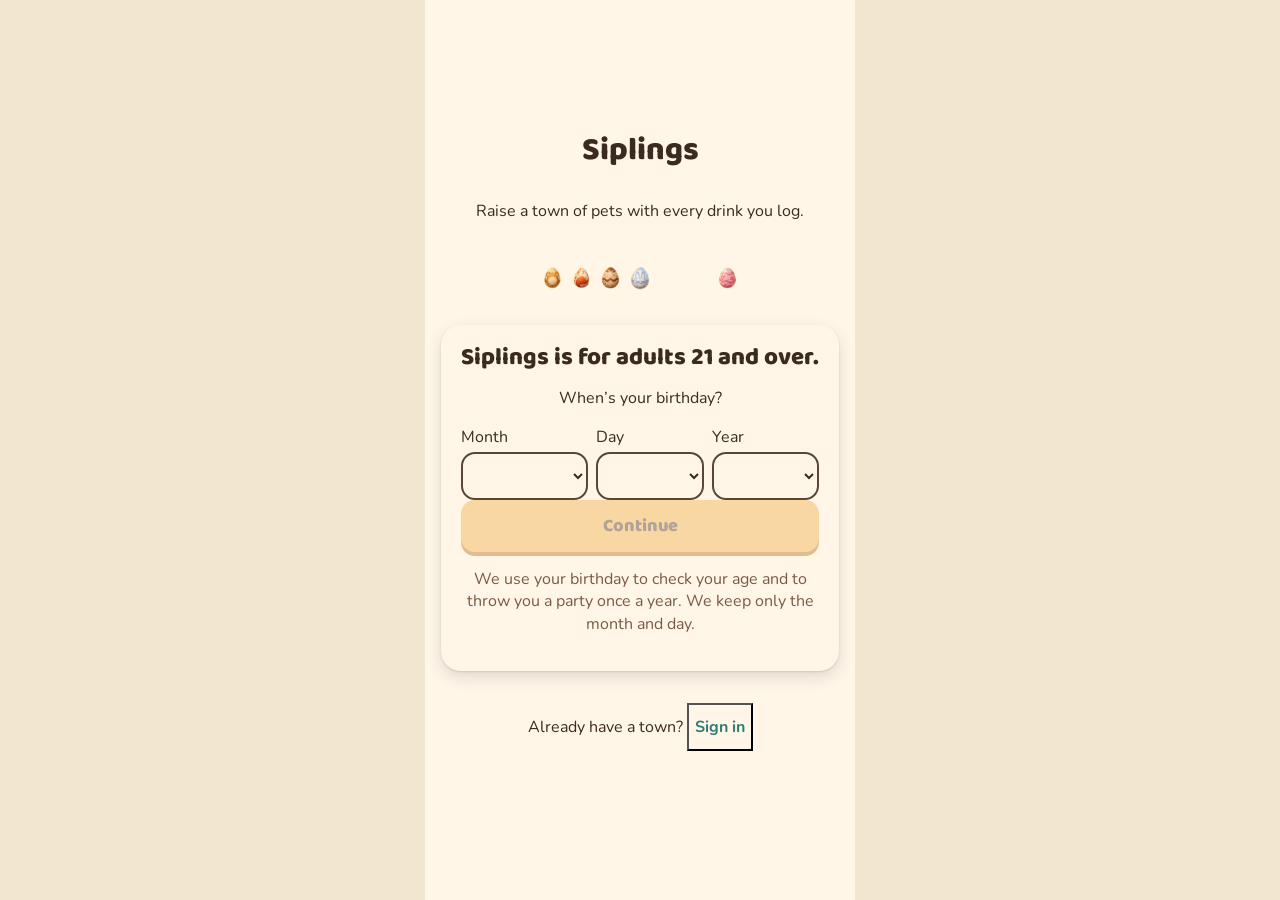
==== commit 094bd160: "Deploy dc52a6d" ====
--- a/index.html
+++ b/index.html
@@ -14,7 +14,7 @@
     <link rel="icon" href="./icons/icon-192.png" type="image/png" />
     <link rel="apple-touch-icon" href="./icons/apple-touch-icon.png" />
     <title>Siplings</title>
-    <script type="module" crossorigin src="./assets/main-D5IAosL1.js"></script>
+    <script type="module" crossorigin src="./assets/main-BSvuxVO9.js"></script>
     <link rel="stylesheet" crossorigin href="./assets/main-BTajLJru.css">
   </head>
   <body>
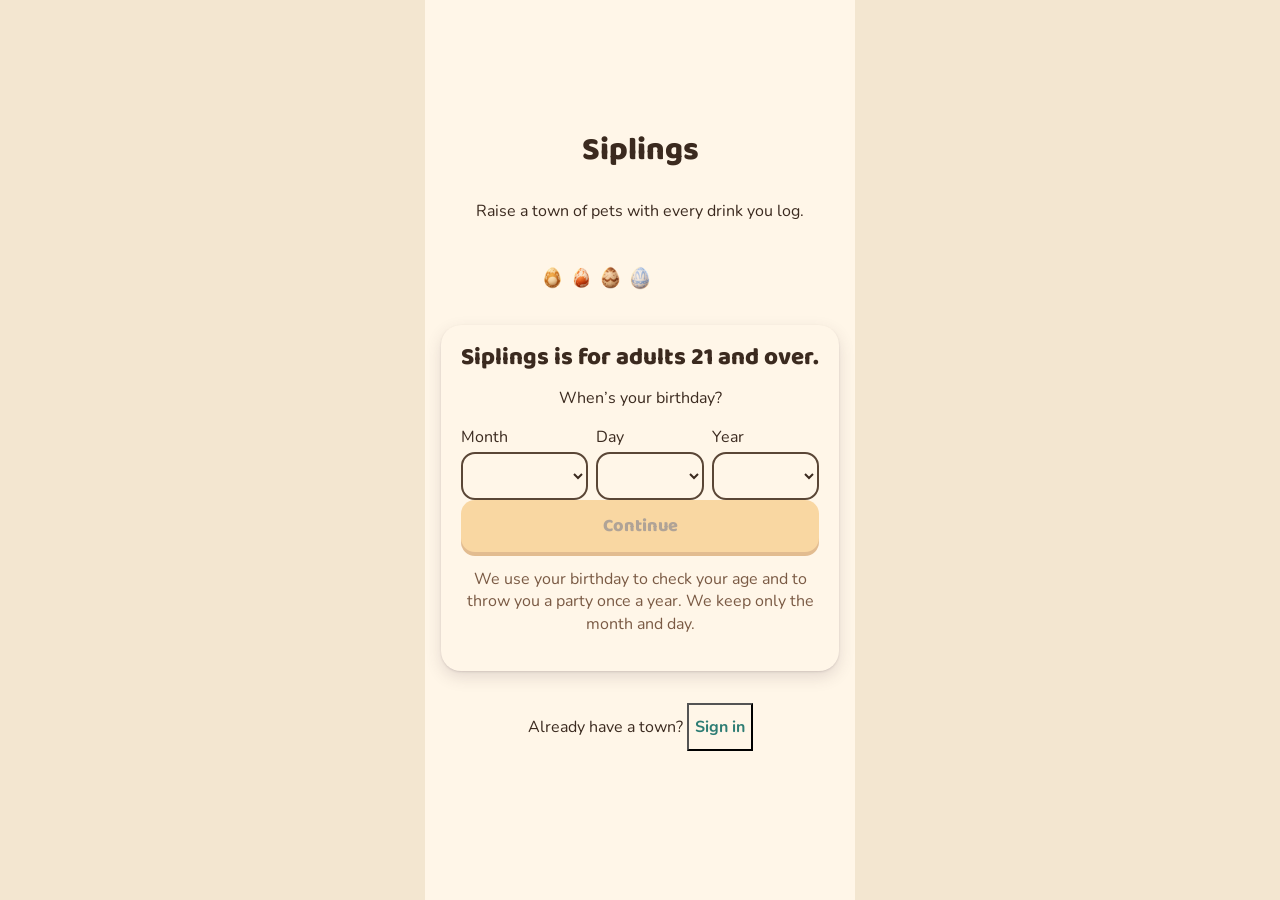
==== commit 901ae67e: "Deploy 6544207" ====
--- a/index.html
+++ b/index.html
@@ -14,7 +14,7 @@
     <link rel="icon" href="./icons/icon-192.png" type="image/png" />
     <link rel="apple-touch-icon" href="./icons/apple-touch-icon.png" />
     <title>Siplings</title>
-    <script type="module" crossorigin src="./assets/main-BSvuxVO9.js"></script>
+    <script type="module" crossorigin src="./assets/main-DOAdkwdG.js"></script>
     <link rel="stylesheet" crossorigin href="./assets/main-BTajLJru.css">
   </head>
   <body>
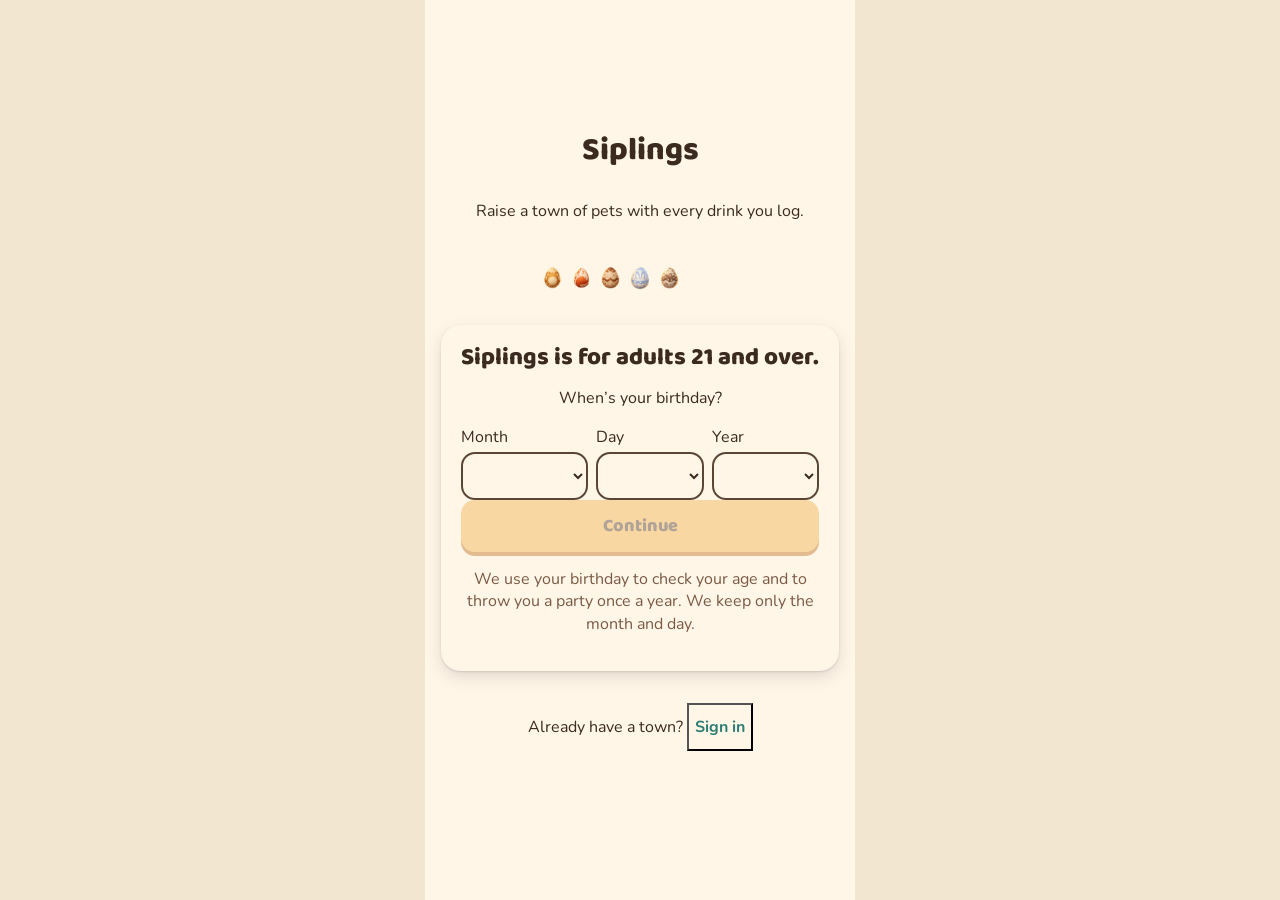
==== commit 6f1663a1: "Deploy ab32a47" ====
--- a/index.html
+++ b/index.html
@@ -14,8 +14,8 @@
     <link rel="icon" href="./icons/icon-192.png" type="image/png" />
     <link rel="apple-touch-icon" href="./icons/apple-touch-icon.png" />
     <title>Siplings</title>
-    <script type="module" crossorigin src="./assets/main-DOAdkwdG.js"></script>
-    <link rel="stylesheet" crossorigin href="./assets/main-BTajLJru.css">
+    <script type="module" crossorigin src="./assets/main-CPKA3E75.js"></script>
+    <link rel="stylesheet" crossorigin href="./assets/main-BeXNa1M0.css">
   </head>
   <body>
     <div id="app"></div>
--- a/assets/main-BeXNa1M0.css
+++ b/assets/main-BeXNa1M0.css
@@ -0,0 +1 @@
+@font-face{font-family:"Baloo 2";font-style:normal;font-display:swap;font-weight:600;src:url(./baloo-2-latin-600-normal-tIfxVoAe.woff2)format("woff2"),url(./baloo-2-latin-600-normal-B4tNaogw.woff)format("woff")}@font-face{font-family:"Baloo 2";font-style:normal;font-display:swap;font-weight:800;src:url(./baloo-2-latin-800-normal-BbF3Etk1.woff2)format("woff2"),url(./baloo-2-latin-800-normal-B8BXfZF7.woff)format("woff")}@font-face{font-family:Nunito;font-style:normal;font-display:swap;font-weight:400;src:url(./nunito-latin-400-normal-r8SDr6Up.woff2)format("woff2"),url(./nunito-latin-400-normal-DKg4f3fz.woff)format("woff")}@font-face{font-family:Nunito;font-style:normal;font-display:swap;font-weight:700;src:url(./nunito-latin-700-normal-Dort48En.woff2)format("woff2"),url(./nunito-latin-700-normal-OcDqTBcA.woff)format("woff")}:root{--cream:#fff6e8;--parchment:#f3e6d0;--ink:#3b2a1f;--ink-soft:#7a5a44;--honey:#f2a93b;--honey-edge:#b8660f;--cocoa:#5a4636;--teal:#2e7d74;--berry:#b83d55;--sage:#3d6b3a;--sky:#c9ddea;--lavender:#d9cdee;--sun:#f6d58a;--dusk:#2b2440;--cap-gold:#e8b43a;--coaster-tan:#c98b5a;--shadow-tint:74 51 70;--radius-card:20px;--radius-button:14px;--radius-pill:999px;--space:4px;--edge:4px;--nav-height:64px;--font-heading:"Baloo 2", system-ui, sans-serif;--font-body:"Nunito", system-ui, sans-serif;--safe-top:env(safe-area-inset-top,0px);--safe-right:env(safe-area-inset-right,0px);--safe-bottom:env(safe-area-inset-bottom,0px);--safe-left:env(safe-area-inset-left,0px);--lightningcss-light:initial;--lightningcss-dark: ;color-scheme:light}*,:before,:after{box-sizing:border-box}html{-webkit-text-size-adjust:100%;background:var(--parchment)}body{background:var(--parchment);min-height:100dvh;color:var(--ink);font-family:var(--font-body);overscroll-behavior:none;margin:0;font-size:16px;line-height:1.4}h1,h2,h3{font-family:var(--font-heading);margin:0;font-weight:800;line-height:1.1}.num{font-family:var(--font-heading);font-variant-numeric:tabular-nums}:focus-visible{outline:3px solid var(--teal);outline-offset:2px}@media (prefers-reduced-motion:reduce){*,:before,:after{transition-duration:.01ms!important;animation-duration:.01ms!important}}html.reduce-motion *,html.reduce-motion :before,html.reduce-motion :after{transition-duration:.01ms!important;animation-duration:.01ms!important}.app{background:var(--cream);flex-direction:column;max-width:430px;min-height:100dvh;margin:0 auto;display:flex;overflow-x:clip}.status-panel{height:var(--safe-top);background:var(--cream);z-index:2;position:sticky;top:0}.header{padding:calc(var(--space) * 3) calc(var(--space) * 4 + var(--safe-right)) calc(var(--space) * 3) calc(var(--space) * 4 + var(--safe-left));justify-content:space-between;align-items:center;gap:calc(var(--space) * 2);display:flex}.main{justify-content:center;align-items:center;gap:calc(var(--space) * 4);padding:calc(var(--space) * 4) calc(var(--space) * 4 + var(--safe-right)) calc(var(--space) * 4) calc(var(--space) * 4 + var(--safe-left));text-align:center;flex-direction:column;flex:1;display:flex}.footer{padding:calc(var(--space) * 3) calc(var(--space) * 4 + var(--safe-right)) calc(var(--space) * 3 + var(--safe-bottom)) calc(var(--space) * 4 + var(--safe-left))}.card{background:var(--cream);border-radius:var(--radius-card);box-shadow:0 1px 2px rgb(var(--shadow-tint) / 15%), 0 6px 16px rgb(var(--shadow-tint) / 15%);padding:calc(var(--space) * 5);width:100%}.btn{border-radius:var(--radius-button);width:100%;min-width:48px;min-height:52px;font:800 1.125rem/1 var(--font-heading);cursor:pointer;border:0;transition:transform 80ms,box-shadow 80ms}.btn-primary{background:var(--honey);color:var(--ink);box-shadow:0 var(--edge) 0 var(--honey-edge)}.btn-primary:active{box-shadow:0 1px 0 var(--honey-edge);transform:translateY(3px)}.btn-secondary{background:var(--cream);color:var(--ink);border:2px solid var(--cocoa);box-shadow:0 var(--edge) 0 var(--cocoa)}.btn-quiet{min-width:48px;color:var(--teal);width:auto;min-height:48px;font:700 1rem var(--font-body);background:0 0}.btn:disabled{opacity:.4;cursor:not-allowed}.log-button{background:var(--honey);width:88px;height:88px;color:var(--ink);font:800 1.25rem/1 var(--font-heading);box-shadow:0 var(--edge) 0 var(--honey-edge);cursor:pointer;border:0;border-radius:50%;margin:0 auto;display:block}.log-button:active{box-shadow:0 1px 0 var(--honey-edge);transform:translateY(3px)}.log-button:disabled{opacity:.4}.xp-bar{align-items:center;gap:calc(var(--space) * 2);width:100%;display:flex}.xp-track{border-radius:var(--radius-pill);background:var(--cocoa);flex:1;height:14px;overflow:hidden}.xp-fill{background:var(--honey);border-radius:var(--radius-pill);height:100%;transition:width .6s}.level-badge{background:var(--honey);border-radius:var(--radius-pill);padding:2px 10px;font-weight:800}.muted{color:var(--ink-soft)}.field{gap:var(--space);text-align:left;flex-direction:column;width:100%;display:flex}.field select,.field input{border-radius:var(--radius-button);border:2px solid var(--cocoa);background:var(--cream);min-height:48px;color:var(--ink);font:1rem var(--font-body);padding:0 12px}.row{gap:calc(var(--space) * 2);width:100%;display:flex}.row>*{flex:1}.toast{left:50%;bottom:calc(var(--space) * 4 + var(--safe-bottom) + 120px);background:var(--cream);width:min(398px,100% - 32px);color:var(--ink);border-radius:var(--radius-card);box-shadow:0 6px 16px rgb(var(--shadow-tint) / 25%);padding:14px 16px;font-weight:700;position:fixed;transform:translate(-50%)}.pet-placeholder{border:4px dashed var(--cocoa);width:180px;height:200px;color:var(--ink);border-radius:50% 50% 46% 46%;place-items:center;padding:12px;font-weight:700;display:grid}.pet-placeholder.egg{background:var(--parchment)}.pet-placeholder.hatched{background:var(--sun);border-radius:40%}.sr-only{clip:rect(0 0 0 0);white-space:nowrap;width:1px;height:1px;position:absolute;overflow:hidden}.screen{padding-bottom:calc(var(--nav-height) + var(--safe-bottom) + 24px);flex-direction:column;flex:1;display:flex}.screen-title{font:800 1.5rem/1.2 var(--font-heading);margin:0}.tier-line{margin:0}.pad{padding:0 calc(var(--space) * 4 + var(--safe-right)) 0 calc(var(--space) * 4 + var(--safe-left))}.explain{background:var(--parchment);border-radius:var(--radius-button);margin:0 16px 8px;padding:10px 14px}.hint{color:var(--ink-soft);margin:4px 0;font-size:.95rem}.bottom-nav{width:min(430px,100%);min-height:calc(var(--nav-height) + var(--safe-bottom));padding:0 var(--safe-right) var(--safe-bottom) var(--safe-left);background:var(--cream);box-shadow:0 -2px 10px rgb(var(--shadow-tint) / 15%);z-index:50;grid-template-columns:repeat(5,1fr);align-items:center;display:grid;position:fixed;bottom:0;left:50%;transform:translate(-50%)}.nav-tab{min-height:56px;color:var(--ink-soft);font:700 .8rem var(--font-body);flex-direction:column;justify-content:center;align-items:center;text-decoration:none;display:flex}.nav-tab.active{color:var(--ink)}.nav-log{background:var(--honey);width:72px;height:72px;color:var(--ink);font:800 1.15rem/1 var(--font-heading);box-shadow:0 var(--edge) 0 var(--honey-edge);cursor:pointer;border:0;border-radius:50%;justify-self:center;margin-top:-28px;position:relative}.cloud-pip{background:var(--sky);border-radius:50%;place-items:center;width:26px;height:26px;font-size:.9rem;display:grid;position:absolute;top:-2px;right:-2px}.pet-art,.egg-art{color:var(--ink);text-shadow:0 1px #ffffffb3;border:4px dashed;flex:none;place-items:center;font-weight:800;display:grid}.pet-art{border-radius:42%}.egg-art{border-radius:50% 50% 46% 46%/60% 60% 40% 40%}.town{flex:1;padding:0 16px}.plaza{background:radial-gradient(circle, var(--sun) 0 14%, var(--parchment) 15% 100%);border-radius:50%;width:560px;height:560px;position:absolute;top:50%;left:50%;transform:translate(-50%,-50%)}.plot{cursor:pointer;min-width:64px;min-height:64px;color:var(--ink);background:0 0;border:0;flex-direction:column;align-items:center;gap:2px;padding:0;display:flex;position:absolute;transform:translate(-50%,-50%)}.egg-plot{cursor:default}.egg-plot.visitable{cursor:pointer}.egg-wiggle{animation:.4s ease-in-out 2 wobble;display:inline-block}.egg-pips{color:var(--honey-edge);letter-spacing:1px}@media (prefers-reduced-motion:reduce){.egg-wiggle{animation:none}}.signpost{background:var(--cream);border-radius:var(--radius-pill);font:700 .8rem var(--font-body);overflow-wrap:anywhere;text-align:center;max-width:30vw;box-shadow:0 1px 2px rgb(var(--shadow-tint) / 20%);padding:2px 8px}.lantern{background:var(--cream);min-width:72px;min-height:72px;box-shadow:0 var(--edge) 0 var(--cocoa);cursor:pointer;border:0;border-radius:50%;flex-direction:column;justify-content:center;align-items:center;display:flex;position:absolute;top:50%;left:50%;transform:translate(-50%,-50%)}.streak-number{font:800 1.25rem/1 var(--font-heading)}.grace{letter-spacing:2px;color:var(--honey-edge);font-size:.6rem}.pet-header{align-items:flex-start}.mood-chip{border-radius:var(--radius-pill);min-height:48px;font:700 .95rem var(--font-body);color:var(--ink);cursor:pointer;border:0;padding:0 14px}.mood-happy{background:var(--sun)}.mood-neutral{background:var(--sky)}.mood-sleepy{background:var(--lavender)}.room{border-radius:var(--radius-card);background:linear-gradient(var(--parchment) 0 55%, var(--sun) 55% 100%);flex:1;place-items:center;min-height:220px;margin:12px 16px;display:grid;position:relative}.pet-tap{cursor:pointer;background:0 0;border:0;padding:0;position:relative}.pet-tap:active{transform:scale(.96,1.04)}.heart{color:var(--berry);font-size:1.5rem;animation:.9s ease-out forwards rise;position:absolute;top:-10px;right:0}.float{font:800 1.1rem var(--font-heading);animation:1.4s ease-out forwards rise;position:absolute;top:16px}@keyframes rise{0%{opacity:1;transform:translateY(0)}to{opacity:0;transform:translateY(-40px)}}.action-row{gap:8px;padding:0 16px 8px;display:flex}.dots{justify-content:center;gap:4px;display:flex}.dot{cursor:pointer;background:0 0;border:0;width:48px;height:48px;position:relative}.dot:after{content:"";background:var(--parchment);border:2px solid var(--cocoa);border-radius:50%;position:absolute;inset:19px}.dot.on:after{background:var(--honey)}.scrim{background:rgb(var(--shadow-tint) / 35%);z-index:100;justify-content:center;align-items:flex-end;display:flex;position:fixed;inset:0}.sheet{background:var(--cream);border-radius:var(--radius-card) var(--radius-card) 0 0;width:min(430px,100%);max-height:88dvh;padding:8px 16px calc(16px + var(--safe-bottom));outline:none;animation:.2s ease-out slide-up;overflow-y:auto}.sheet-full{max-height:96dvh}@keyframes slide-up{0%{opacity:.6;transform:translateY(40px)}}.sheet-grip{background:var(--parchment);border-radius:3px;width:40px;height:5px;margin:0 auto 4px}.sheet-head{justify-content:space-between;align-items:center;display:flex}.sheet-head h2{font:800 1.2rem/1.2 var(--font-heading);margin:0}.close{min-width:48px}.sheet-body{flex-direction:column;gap:12px;display:flex}.type-tabs{grid-template-columns:repeat(4,1fr);gap:6px;display:grid}.type-tab{border-radius:var(--radius-button);background:var(--parchment);min-height:64px;color:var(--ink);font:700 .8rem var(--font-body);cursor:pointer;border:2px solid #0000;flex-direction:column;justify-content:center;align-items:center;gap:2px;padding:4px;display:flex}.type-tab.on{border-color:var(--honey-edge);background:var(--sun)}.type-tab .pet-art,.type-tab .egg-art{border-width:2px}.cocktail-icon{font-size:1.6rem}.presets{flex-direction:column;gap:8px;display:flex}.preset{border-radius:var(--radius-button);background:var(--honey);min-height:64px;color:var(--ink);box-shadow:0 var(--edge) 0 var(--honey-edge);font:800 1.1rem var(--font-heading);text-align:left;cursor:pointer;-webkit-touch-callout:none;-webkit-user-select:none;user-select:none;border:0;justify-content:space-between;align-items:center;gap:8px;padding:8px 16px;display:flex}.preset-size{font:700 .95rem var(--font-body)}.preset-custom{background:var(--cream);border:2px solid var(--cocoa);box-shadow:0 var(--edge) 0 var(--cocoa)}.chip{border-radius:var(--radius-pill);border:2px solid var(--cocoa);background:var(--cream);min-height:48px;color:var(--ink);font:700 .95rem var(--font-body);cursor:pointer;padding:0 14px}.chip.on{background:var(--honey);border-color:var(--honey-edge)}.chips{flex-wrap:wrap;gap:6px;display:flex}.sheet-foot{flex-wrap:wrap;justify-content:space-between;align-items:center;gap:8px;display:flex}.when{align-items:center;gap:6px;display:flex}.when select,.field select{border-radius:var(--radius-button);border:2px solid var(--cocoa);background:var(--cream);min-height:48px;color:var(--ink);font:700 1rem var(--font-body);padding:0 10px}.stepper{flex-wrap:wrap;align-items:center;gap:8px;display:flex}.step{border:2px solid var(--cocoa);background:var(--cream);min-width:48px;min-height:48px;font:800 1.3rem var(--font-heading);cursor:pointer;color:var(--ink);border-radius:50%}.stepper-value{text-align:center;min-width:64px;font-weight:800}.editor-list,.build-rows,.plain,.history{flex-direction:column;gap:8px;margin:0;padding:0;list-style:none;display:flex}.editor-row{flex-direction:column;gap:8px;padding:12px;display:flex}.build-row{flex-wrap:wrap;justify-content:space-between;align-items:center;gap:8px;display:flex}.share-bar{border-radius:var(--radius-pill);background:var(--parchment);height:14px;display:flex;overflow:hidden}.share:nth-child(odd){background:var(--teal)}.share:nth-child(2n){background:var(--honey)}.btn-danger{background:var(--berry);color:var(--cream);box-shadow:0 var(--edge) 0 #7d2537}.danger{color:var(--berry)}.cloud{color:var(--teal)}.toast{bottom:calc(var(--nav-height) + var(--safe-bottom) + 20px);z-index:60;justify-content:space-between;align-items:center;gap:8px;animation:.2s ease-out toast-in;display:flex}.toast-actions{flex:none;display:flex}.level-toast{left:50%;bottom:calc(var(--nav-height) + var(--safe-bottom) + 96px);background:var(--sun);border-radius:var(--radius-pill);font:800 1rem var(--font-heading);z-index:60;white-space:nowrap;padding:10px 18px;position:fixed;transform:translate(-50%)}@keyframes toast-in{0%{opacity:0;transform:translate(-50%,20px)}}.celebration{z-index:200;background:rgb(var(--shadow-tint) / 55%);padding:16px 16px calc(24px + var(--safe-bottom));justify-content:center;align-items:flex-end;display:flex;position:fixed;inset:0}.celebration-card{text-align:center;flex-direction:column;align-items:center;gap:12px;max-width:398px;display:flex}.list-screen{flex-direction:column;gap:12px;padding:0 16px;display:flex}.history-btn{text-align:left;border-radius:var(--radius-button);background:var(--cream);width:100%;min-height:56px;box-shadow:0 1px 3px rgb(var(--shadow-tint) / 20%);color:var(--ink);font:1rem var(--font-body);cursor:pointer;border:0;flex-direction:column;align-items:flex-start;gap:2px;padding:10px 14px;display:flex}.history-btn:disabled{cursor:default;opacity:1}.bar-row{grid-template-columns:5.5em 1fr auto;align-items:center;gap:8px;display:grid}.bar{border-radius:var(--radius-pill);background:var(--teal);min-width:4px;height:12px}@media (prefers-reduced-motion:reduce){.sheet,.heart,.float{animation:none}.toast{animation:.2s linear fade-in}.heart,.float{display:none}.xp-fill{transition:none}}@keyframes fade-in{0%{opacity:0}}.sheet-tools{justify-content:space-between;align-items:center;gap:8px;display:flex}.sheet-foot .preset-custom{flex:1}.sheet-body>*,.presets>*,.preset{flex-shrink:0}.form-tag{font:700 .7rem var(--font-body);display:block}.pet-art.stage-2{border-style:solid;border-radius:40%}.pet-art.stage-3{border-style:double;border-width:6px;border-radius:38%}.signpost .form{font-size:.7rem;font-weight:700;display:block}.header-link{text-align:left;color:inherit;font:inherit;cursor:pointer;background:0 0;border:none;min-height:48px;padding:0}.rank-chip{border-radius:var(--radius-pill);background:var(--cream);border:2px solid var(--cocoa);min-height:48px;font:700 .875rem var(--font-body);color:var(--ink);align-items:center;gap:8px;padding:4px 12px 4px 4px;display:inline-flex}.rank-emblem{background:var(--cap-gold);border:3px dashed var(--honey-edge);width:36px;height:36px;font:800 1rem var(--font-heading);border-radius:50%;flex:none;place-items:center;display:grid}.rank-emblem.big{width:64px;height:64px;font-size:1.5rem}.rank-emblem-art{object-fit:contain;flex:none;width:36px;height:36px;display:block}.rank-emblem-art.big{width:64px;height:64px}.rank-card{align-items:center;gap:16px;display:flex}.style-bar{border-radius:var(--radius-pill);background:var(--parchment);border:2px solid var(--cocoa);height:28px;display:flex;position:relative;overflow:hidden}.style-seg{height:100%}.style-line{background:var(--ink);width:3px;position:absolute;top:-4px;bottom:-4px}.style-line-label{font:700 .75rem var(--font-body);color:var(--ink-soft)}.style-rows{flex-direction:column;gap:6px;margin:0;padding:0;list-style:none;display:flex}.style-row{align-items:center;gap:8px;display:flex}.style-row .swatch{border-radius:4px;flex:none;width:14px;height:14px}.style-row .num{margin-left:auto}.silhouettes{grid-template-columns:repeat(3,minmax(0,1fr));gap:8px;margin:0;display:grid}.silhouette{text-align:center;flex-direction:column;align-items:center;gap:4px;margin:0;font-size:.75rem;display:flex}.silhouette-shape{opacity:.55;border:3px dashed;border-radius:42%;flex:none;min-width:40px;min-height:40px}.silhouette.filled .silhouette-shape{opacity:1;border-style:solid}.ladder{margin:0;padding:0;list-style:none}.ladder li{border-bottom:1px solid var(--parchment);justify-content:space-between;padding:6px 0;display:flex}.ladder li.current{font-weight:800}.cheers{flex-direction:column;align-items:center;gap:12px;padding:24px;display:flex;position:relative}.cheers .glass{border:3px solid var(--cocoa);background:var(--sky);border-top:none;border-radius:0 0 10px 10px;width:26px;height:34px;animation:2.5s ease-in-out forwards cheers-glass;position:absolute;bottom:44%;right:18%}.cheers .pet-art{animation:2.5s ease-in-out forwards cheers-pet}.cheers-still .glass,.cheers-still .pet-art{animation:none}.cheers-still .pet-art{box-shadow:0 0 24px 8px var(--sun)}.cheers-still .glass{transform:translateY(-18px)rotate(-12deg)}@keyframes cheers-glass{0%{opacity:0;transform:scale(.4)}15%{opacity:1;transform:scale(1)}45%{transform:translateY(-18px)rotate(-12deg)}65%{transform:translateY(-26px)translate(-14px)rotate(-30deg)}85%{opacity:1;transform:translateY(-18px)rotate(-12deg)}to{opacity:0;transform:translateY(-18px)scale(.3)}}@keyframes cheers-pet{0%,to{transform:none}20%,80%{transform:translateY(-6px)scaleY(1.04)}}.evolve-glow{animation:1.5s ease-in-out evolve-glow}@keyframes evolve-glow{50%{box-shadow:0 0 36px 14px var(--sun)}}@media (prefers-reduced-motion:reduce){.cheers .glass,.cheers .pet-art,.evolve-glow{animation:none}}.profile-top{text-align:center;flex-direction:column;align-items:center;display:flex}.profile-top .field{text-align:left;align-self:stretch}.draft{white-space:pre-wrap;word-break:break-word;background:var(--parchment);border-radius:8px;padding:8px;font-size:.85rem}.brand-chips{gap:6px;margin-bottom:8px;padding-bottom:4px;display:flex;overflow-x:auto}.brand-chips .chip{white-space:nowrap;flex:none;min-height:52px}.brand-list{flex-direction:column;gap:4px;margin-bottom:12px;display:flex}.brand-row{touch-action:pan-y;background:var(--cream);border-radius:var(--radius-button);align-items:center;gap:4px;display:flex}.brand-pick{text-align:left;min-height:56px;font:inherit;color:var(--ink);cursor:pointer;background:0 0;border:none;flex-direction:column;flex:1;justify-content:center;padding:4px 8px;display:flex}.brand-name{font-weight:700}.star{min-width:48px;min-height:48px;color:var(--honey-edge);cursor:pointer;background:0 0;border:none;font-size:1.4rem}.check{align-items:center;gap:6px;min-height:48px;display:flex}.fine{font-size:.8rem}.pet-tap{position:relative}.pet-tap.performing .pet-art{animation:.8s ease-in-out infinite trick-bounce}@keyframes trick-bounce{0%,to{transform:translateY(0)rotate(0)}50%{transform:translateY(-10px)rotate(-4deg)}}@media (prefers-reduced-motion:reduce){.pet-tap.performing .pet-art{animation:none}}.trick-banner{white-space:nowrap;background:var(--cream);border:2px solid var(--cocoa);border-radius:var(--radius-pill);font:700 .95rem var(--font-body);color:var(--ink);padding:2px 12px;position:absolute;bottom:-8px;left:50%;transform:translate(-50%)}.trick-list{flex-direction:column;gap:6px;margin-bottom:12px;display:flex}.trick-card{border-radius:var(--radius-button);background:var(--cream);border:2px solid var(--parchment);align-items:center;gap:8px;min-height:56px;padding:4px 8px;display:flex}.trick-card.rarity-uncommon{border-color:var(--sage)}.trick-card.rarity-rare{border-color:var(--teal)}.trick-card.rarity-legendary{border-color:var(--honey-edge)}.trick-play{text-align:left;min-height:48px;font:inherit;color:var(--ink);cursor:pointer;background:0 0;border:none;flex:1;align-items:center;gap:10px;display:flex}.trick-play span:last-child{flex-direction:column;display:flex}.trick-art{background:var(--sun);width:40px;height:40px;color:var(--ink);border-radius:50%;place-items:center;font-weight:800;display:grid}.trick-art.unknown{background:var(--parchment);color:var(--ink-soft)}.wallet-pills{gap:calc(var(--space) * 2);flex-wrap:wrap;display:inline-flex}.currency-pill{align-items:center;gap:var(--space);border-radius:var(--radius-pill);background:var(--cream);border:2px solid var(--cocoa);min-height:32px;font-family:var(--font-heading);font-variant-numeric:tabular-nums;color:var(--ink);padding:2px 12px 2px 6px;font-weight:800;display:inline-flex}.currency-icon{border-radius:50%;place-items:center;width:22px;height:22px;font-size:14px;line-height:1;display:inline-grid}.currency-pill.coasters .currency-icon{background:var(--coaster-tan);color:var(--cream)}.currency-pill.goldenCaps .currency-icon{background:var(--cap-gold);color:var(--ink)}.shop{gap:calc(var(--space) * 3);display:grid}.theme-rail{gap:calc(var(--space) * 2);padding-bottom:var(--space);scrollbar-width:none;display:flex;overflow-x:auto}.theme-tab{justify-items:center;gap:var(--space);width:76px;min-height:84px;padding:var(--space);color:var(--ink);font:inherit;text-align:center;background:0 0;border:0;flex:none;font-size:13px;line-height:1.2;display:grid}.theme-portrait{background:var(--sun);border:3px solid var(--cream);width:52px;height:52px;font-family:var(--font-heading);border-radius:50%;place-items:center;font-size:22px;font-weight:800;display:grid}.theme-tab.on .theme-portrait{border-color:var(--honey-edge)}.theme-tab.locked .theme-portrait{opacity:.45}.lock-line,.reason-line{margin:0}.item-grid{gap:calc(var(--space) * 3);grid-template-columns:repeat(auto-fill,minmax(150px,1fr));margin:0;padding:0;list-style:none;display:grid}.item-card{justify-items:center;gap:var(--space);width:100%;min-height:176px;padding:calc(var(--space) * 3);border-radius:var(--radius-card);background:var(--cream);color:var(--ink);font:inherit;text-align:center;border:3px solid var(--cocoa);box-shadow:0 2px 0 rgb(var(--shadow-tint) / 15%);display:grid;position:relative}.item-name{font-weight:700}.rarity-word{letter-spacing:.02em;font-size:13px;font-weight:700}.rarity-common{border-style:solid}.rarity-uncommon{border-style:dotted;border-color:var(--teal)}.rarity-rare{border-style:double;border-width:6px;border-color:var(--berry)}.rarity-legendary{border-color:var(--honey-edge);background-image:radial-gradient(circle at 10px 10px, var(--cap-gold) 5px, transparent 6px), radial-gradient(circle at calc(100% - 10px) 10px, var(--cap-gold) 5px, transparent 6px), radial-gradient(circle at 10px calc(100% - 10px), var(--cap-gold) 5px, transparent 6px), radial-gradient(circle at calc(100% - 10px) calc(100% - 10px), var(--cap-gold) 5px, transparent 6px), linear-gradient(110deg, var(--cream) 40%, #fff2cf 50%, var(--cream) 60%);background-size:100% 100%,100% 100%,100% 100%,100% 100%,300% 100%;animation:6s linear infinite shimmer}@keyframes shimmer{0%{background-position:0 0,0 0,0 0,0 0,100% 0}to{background-position:0 0,0 0,0 0,0 0,-200% 0}}@media (prefers-reduced-motion:reduce){.rarity-legendary{animation:none}}.price-pill{border-radius:var(--radius-pill);font-family:var(--font-heading);font-variant-numeric:tabular-nums;background:var(--parchment);padding:2px 10px;font-weight:800;display:inline-block}.price-pill.goldenCaps{background:var(--sun)}.owned-tag{border-radius:var(--radius-pill);background:var(--sage);color:var(--cream);padding:0 8px;font-size:13px;font-weight:700;position:absolute;top:8px;right:8px}.item-hero{justify-items:center;gap:var(--space);padding:calc(var(--space) * 4);border-radius:var(--radius-card);border:3px solid var(--cocoa);display:grid}.confirm-line{font-size:18px}.item-art{place-items:center;display:inline-grid}.item-crate{background:var(--sun);border:2px solid var(--honey-edge);color:var(--ink);font-family:var(--font-heading);border-bottom-width:5px;border-radius:10px;place-items:center;font-size:14px;font-weight:800;transition:width .2s,height .2s;display:grid}.item-art.slot-rug .item-crate{background:var(--lavender);border-color:var(--cocoa);border-radius:50%}.item-art.slot-wall .item-crate,.item-art.slot-wallpaper .item-crate{background:var(--sky);border-color:var(--teal)}.item-art.slot-flooring .item-crate{background:var(--parchment);border-color:var(--cocoa)}.room.decorated{background:0 0;margin:8px auto;padding:0 8px;display:block}.home-scene{border-radius:var(--radius-card);box-shadow:0 2px 0 rgb(var(--shadow-tint) / 15%);margin:0 auto;position:relative;overflow:hidden}.backdrop{background:linear-gradient(var(--sky), var(--lavender));color:var(--ink-soft);text-align:right;padding:4px 12px;font-size:13px}.home-wall,.home-floor{position:relative}.home-wall{border-bottom:4px solid var(--cocoa);background:repeating-linear-gradient(90deg,#f7e2c4 0 22px,#f1d7b4 22px 44px)}.home-floor{background:repeating-linear-gradient(0deg,#e8c99a 0 20px,#e2bf8c 20px 40px)}.layer-name{color:var(--ink-soft);pointer-events:none;font-size:12px;position:absolute;top:4px;right:8px}.bed-spot,.placed,.ghost,.grid-tile{position:absolute}.bed-spot{pointer-events:none;background:var(--lavender);border:2px solid var(--cocoa);text-align:center;border-radius:14px;place-items:center;padding:4px;font-size:12px;display:grid}.bed-spot.hatched{background:repeating-linear-gradient(45deg, var(--lavender) 0 6px, #c7b8e3 6px 12px)}.placed{border:2px solid var(--honey-edge);background:var(--sun);color:var(--ink);font:inherit;z-index:2;border-bottom-width:5px;border-radius:10px;place-items:center;padding:2px;font-size:11px;line-height:1.1;display:grid;overflow:hidden}.placed.slot-rug{z-index:1;background:var(--lavender);border-color:var(--cocoa);opacity:.85;border-radius:50%}.placed.slot-tabletop{z-index:3;background:var(--cream);width:auto;margin:18%}.placed.slot-wall{background:var(--sky);border-color:var(--teal)}.placed.selected{outline:3px solid var(--teal);outline-offset:1px;z-index:4}.pet-spot{pointer-events:none;z-index:5;place-items:center;display:grid;position:absolute;inset:0}.pet-spot .pet-tap{pointer-events:auto}.grid-tile{border:1px dashed rgb(var(--shadow-tint) / 35%);background:0 0;padding:0}.ghost{border:3px solid var(--sage);z-index:6;pointer-events:none;background:#3d6b3a2e;border-radius:10px;place-items:center;font-weight:800;display:grid}.ghost.no-fit{border:3px dashed var(--berry);color:var(--berry);background:repeating-linear-gradient(45deg,#b83d5533 0 6px,#0000 6px 12px)}.decor{flex-direction:column;height:100dvh;display:flex}.decor-stage{flex:1;min-height:0;padding:8px;position:relative;overflow:auto}.decor .placed.selected{touch-action:none}.decor-stage.dragging .placed{pointer-events:none}.float-bar{border-radius:var(--radius-card);background:var(--parchment);flex-wrap:wrap;align-items:center;gap:8px;margin:0 0 8px;padding:8px;display:flex}.float-bar .btn{flex:1;min-height:52px}.float-name{width:100%;font-weight:700}.hold-line,.note{text-align:center;max-width:420px;margin:8px auto 0}.tray{padding:12px 16px calc(12px + var(--safe-bottom));background:var(--cream);border-radius:var(--radius-card) var(--radius-card) 0 0;box-shadow:0 -2px 8px rgb(var(--shadow-tint) / 15%);flex:none}.tray-head{justify-content:space-between;align-items:center;gap:12px;display:flex}.tray-head .done{width:auto;min-width:120px}.tray-tabs{gap:8px;margin:8px 0;display:flex;overflow-x:auto}.tray-tabs .chip{flex:none}.tray-list{gap:8px;min-height:96px;margin:0;padding:0;list-style:none;display:flex;overflow-x:auto}.tray-group{align-items:center;gap:8px;display:flex}.tray-item{border-radius:var(--radius-button);border:2px solid var(--cocoa);background:var(--parchment);min-width:96px;min-height:56px;color:var(--ink);font:inherit;justify-items:center;gap:4px;padding:6px;font-size:13px;display:grid}.tray-item.on{border-color:var(--teal);background:#e3f1ee}.town-header{flex-wrap:wrap;gap:8px}.town{padding:0}.town-map{height:calc(100dvh - 150px - var(--nav-height) - var(--safe-bottom));overscroll-behavior:contain;scrollbar-width:none;min-height:360px;overflow:auto}.town-ground{background:radial-gradient(circle,#cfe3c4 0 45%,#b9d6ab 46% 100%);position:relative}.exterior{background:var(--coaster-tan);border:2px solid var(--cocoa);border-radius:8px 8px 4px 4px;width:64px;height:40px;display:block;position:relative}.exterior .roof{background:var(--berry);border-radius:10px 10px 2px 2px;height:16px;position:absolute;top:-14px;left:-6px;right:-6px}.exterior .porch{background:var(--cocoa);border-radius:2px;height:8px;position:absolute;bottom:-8px;left:8px;right:8px}.exterior .tower{background:var(--coaster-tan);border:2px solid var(--cocoa);border-radius:6px 6px 0 0;width:18px;height:36px;position:absolute;top:-34px;right:-10px}.nest{background:var(--cocoa);opacity:.6;border-radius:50%;width:56px;height:14px;margin-bottom:-10px;display:block}.breeding-nest{border:2px dashed var(--cocoa);cursor:pointer;background:#d8bf95;border-radius:50%;place-items:center;width:64px;height:52px;padding:0;font-size:22px;display:grid;position:absolute;top:33%;left:50%;transform:translate(-50%,-50%)}.breeding-nest.ready{box-shadow:0 0 0 4px var(--sun), 0 0 18px var(--honey)}.nest-eggs{gap:2px;animation:1.6s ease-in-out infinite wobble;display:flex}.signpost .stars{color:var(--honey-edge)}.badge-grid{grid-template-columns:repeat(auto-fill,minmax(150px,1fr));gap:12px;margin:0;padding:0;list-style:none;display:grid}.badge{border-radius:var(--radius-card);text-align:center;justify-items:center;gap:4px;padding:12px;display:grid}.badge.earned{background:var(--sun);border:3px solid var(--honey-edge)}.badge.unearned{border:2px dashed var(--ink-soft);color:var(--ink-soft);background:0 0}.badge-mark{font-size:28px}.badge-art{object-fit:contain;width:72px;height:72px}.badge.unearned .badge-art{filter:grayscale();opacity:.45}.badge-caps{font-family:var(--font-heading);font-weight:800}.breeding-egg{border:3px solid var(--cocoa);border-radius:50% 50% 46% 46%/60% 60% 40% 40%;flex:none;position:relative}.breeding-egg.glow{box-shadow:0 0 14px var(--sun)}.breeding-egg .crack{background:var(--ink);clip-path:polygon(0 50%,15% 0,30% 100%,45% 0,60% 100%,75% 0,90% 100%,100% 50%);height:4px;position:absolute;inset:30% 20% auto}.breeding-egg.cracks-2 .crack{height:8px}.breeding-egg.cracks-3 .crack{height:14px}.hybrid-art{border:4px dashed;border-radius:46% 46% 40% 40%;flex:none;place-items:center;display:grid;position:relative}.hybrid-art.sleepy{opacity:.8;transform:scaleY(.85)}.hybrid-accent{border-radius:50% 50% 0 0;width:30%;height:22%;position:absolute;top:-6px;left:50%;transform:translate(-50%)}.hybrid-name{font:800 .8rem var(--font-heading);color:var(--ink);text-shadow:0 1px #ffffffb3}.nest-screen .card{gap:calc(var(--space) * 3);display:grid}.egg-ready{text-align:center;cursor:pointer;min-height:52px;font:inherit;border:0;justify-items:center}.nest-parents{justify-content:space-around;align-items:center;display:flex}.nest-parent{justify-items:center;margin:0;font-weight:700;display:grid}.warmth{align-items:center;gap:10px;display:flex}.warmth-bar{border-radius:var(--radius-pill);background:var(--parchment);border:2px solid var(--cocoa);flex:1;height:16px;overflow:hidden}.warmth-bar span{background:linear-gradient(90deg, var(--sun), var(--honey));height:100%;display:block}.warmth-num{font-weight:800}.pair-grid{grid-template-columns:repeat(auto-fill,minmax(96px,1fr));gap:8px;margin:0;padding:0;list-style:none;display:grid}.pair-pet{border-radius:var(--radius-card);border:2px solid var(--cocoa);background:var(--cream);width:100%;min-height:112px;font:700 .9rem var(--font-body);color:var(--ink);cursor:pointer;justify-items:center;gap:4px;padding:8px 4px;display:grid}.pair-pet.on{background:var(--honey);border-color:var(--honey-edge)}.pair-pet:disabled{opacity:.5;cursor:not-allowed}.egg-chip{border-radius:var(--radius-pill);border:2px solid var(--honey-edge);background:var(--sun);min-height:48px;color:var(--ink);font:700 .95rem var(--font-body);cursor:pointer;align-self:center;margin:0 16px 8px;padding:0 16px}.visitor{cursor:pointer;background:0 0;border:0;min-width:56px;min-height:56px;padding:0;position:absolute;bottom:14%;right:12%}.visitor.wandering .hybrid-art{animation:9s ease-in-out infinite alternate wander}@keyframes wander{0%{transform:translate(0)}to{transform:translate(-40px)}}.hatch-scene{z-index:60;padding:calc(16px + var(--safe-top)) 16px calc(16px + var(--safe-bottom));background:radial-gradient(circle, var(--sun) 0 25%, var(--parchment) 70%);align-content:center;place-items:center;gap:16px;display:grid;position:fixed;inset:0;overflow-y:auto}.hatch-egg{cursor:pointer;background:0 0;border:0;min-width:48px;min-height:48px;padding:12px}.hatch-hint{font:800 1.25rem var(--font-heading)}.reveal{justify-items:center;gap:12px;width:100%;max-width:420px;display:grid}.sparkles{color:var(--honey-edge);font-size:2rem}.name-card{text-align:center;gap:10px;display:grid}.badge-line{color:var(--teal);font-weight:800}.reveal-parents{justify-content:center;gap:16px;margin:0;padding:0;list-style:none;display:flex}.reveal-parents li{align-items:center;gap:6px;display:flex}.stack{gap:10px;display:grid}.album-grid{border-collapse:separate;border-spacing:4px;table-layout:fixed;width:100%}.album-grid th{text-align:center}.album-cell{border:2px solid var(--cocoa);background:var(--cream);width:100%;min-height:72px;font:700 .7rem var(--font-body);color:var(--ink);border-radius:12px;align-content:center;justify-items:center;gap:2px;padding:4px 2px;display:grid}.album-cell.hatched{cursor:pointer}.album-cell.unhatched{opacity:.7;border-style:dashed}.silhouette-blob{background:var(--ink-soft);opacity:.25;border-radius:46%;width:28px;height:28px}.album-parents{gap:2px;display:flex}.pet-dot{place-items:center;display:inline-grid}.chip-mini{color:var(--ink-soft);font-size:.65rem}.album-rows{gap:6px;margin:0 0 12px;padding:0;list-style:none;display:grid}.album-rows .album-cell{text-align:left;grid-template-columns:auto 1fr auto;justify-items:start;min-height:56px;font-size:.9rem}.album-group{margin:8px 0 4px;font-size:1rem}.variant-list{gap:10px;margin:0;padding:0;list-style:none;display:grid}.variant{border-radius:var(--radius-card);border:2px solid;gap:10px;padding:10px;display:flex}.variant>div{flex:1;gap:4px;display:grid}@keyframes wobble{0%,to{transform:rotate(0)}50%{transform:rotate(-6deg)}}@media (prefers-reduced-motion:reduce){.nest-eggs,.visitor.wandering .hybrid-art{animation:none}}.event-banners{gap:8px;padding:8px 16px 0;display:grid}.event-banner{background:linear-gradient(135deg, var(--cream), var(--lavender));border-radius:var(--radius-card);box-shadow:0 1px 2px rgb(var(--shadow-tint) / 15%);padding:10px 14px}.event-banner-art{aspect-ratio:3;object-fit:cover;border-radius:calc(var(--radius-card) - 4px);width:100%;height:auto;margin:0 0 8px;display:block}.event-title{margin:0 0 4px;font-weight:700}.event-bonus{color:var(--ink-soft);margin:0;font-size:14px}.event-quests-toggle{text-align:left;min-height:48px;padding:0}.event-quests{gap:4px;margin:0;padding:0;font-size:15px;list-style:none;display:grid}.event-quests li.done{color:var(--ink-soft)}.toggle-row{align-items:center;gap:12px;min-height:52px;display:flex}.toggle-row input{width:24px;height:24px}.pet-art{position:relative}.party-hat{font-size:18px;position:absolute;top:-14px;left:50%;transform:translate(-50%)}.town-balloons{font-size:28px;position:absolute;top:12px;left:50%;transform:translate(-50%)}.home-balloon{font-size:20px;display:block}.push-off{bottom:auto;top:calc(env(safe-area-inset-top) + 8px)}.quiet-hours{flex-wrap:wrap;align-items:center;gap:8px;display:flex}.quiet-hours input{min-height:48px}.nav-tab{position:relative}.badge-dot{background:var(--honey);border:2px solid var(--cocoa);border-radius:50%;width:10px;height:10px;margin-left:4px;display:inline-block}.nav-tab .badge-dot{margin:0;position:absolute;top:8px;right:calc(50% - 18px)}.town-buttons{right:max(12px,50% - 203px);bottom:calc(var(--nav-height) + var(--safe-bottom) + 12px);z-index:5;gap:8px;display:flex;position:fixed}.town-buttons .btn{min-width:48px;min-height:48px}.friend-row{flex-wrap:wrap;justify-content:space-between;align-items:center;gap:8px;min-height:48px;display:flex}.friend-link{min-height:48px;font:inherit;color:inherit;text-align:left;cursor:pointer;background:0 0;border:0;flex:1;align-items:center;gap:8px;display:flex}.friend-name{overflow-wrap:anywhere}.row-actions{gap:8px;display:flex}.more{min-width:48px;min-height:48px}.friend-code{letter-spacing:.08em;border:2px dashed var(--cocoa);background:var(--parchment);min-height:56px;color:var(--ink);border-radius:14px;padding:0 16px;font-size:1.6rem}.friend-code.player-id{letter-spacing:.04em;font-size:1.25rem}.qr{image-rendering:pixelated;background:#fff;border-radius:8px;margin:12px auto 0;display:block}.lantern.unlit{filter:grayscale();opacity:.7}.ribbon{position:absolute;top:-6px;right:-2px}.back-home{margin:16px auto;display:block}.sticker-row{flex-wrap:wrap;gap:8px;display:flex}.sticker{border:2px solid var(--cocoa);background:var(--parchment);cursor:pointer;border-radius:14px;min-width:52px;min-height:52px;font-size:1.6rem}.sticker.left{background:var(--honey)}.sticker:disabled:not(.left){opacity:.45}.variant-row{flex-wrap:wrap;gap:8px;display:flex}.neighborhood .hood{aspect-ratio:1;width:min(100%,420px);margin:0 auto;position:relative}.island{border:2px solid var(--cocoa);background:var(--parchment);min-width:72px;min-height:56px;font:700 .8rem var(--font-body);color:var(--ink);cursor:pointer;border-radius:40%;flex-direction:column;align-items:center;gap:2px;padding:6px;display:flex;position:absolute;transform:translate(-50%,-50%)}.island.mine{background:var(--honey);min-width:96px;min-height:80px;top:50%;left:50%}.tabs{align-items:center;gap:4px;display:flex}.tabs .tab{border:2px solid var(--cocoa);background:var(--parchment);min-height:48px;font:700 .9rem var(--font-body);color:var(--ink);border-radius:14px;flex:1}.tabs .tab.active{background:var(--honey)}.tabs .info{min-width:48px;min-height:48px}.board-list{margin:0;padding:0;list-style:none}.board-row{background:var(--parchment);border:2px solid #0000;border-radius:14px;align-items:center;gap:12px;min-height:52px;margin-bottom:6px;padding:4px 12px;display:flex}.board-row.ring-1{border-color:#d9b44a}.board-row.ring-2{border-color:#b9bcc4}.board-row.ring-3{border-color:#c58b5a}.board-row.pinned{bottom:calc(var(--nav-height) + var(--safe-bottom) + 8px);background:var(--honey);z-index:2;position:sticky;top:8px}.board-rank{text-align:right;width:2ch}.board-name{flex:1}.onboarding .egg-row{flex-wrap:wrap;justify-content:center;gap:4px;margin:8px 0 16px;display:flex}.consent-list{gap:16px;display:grid}.consent{grid-template-columns:48px 1fr;align-items:start;gap:4px;min-height:48px;display:grid}.consent input[type=checkbox]{width:28px;height:28px;accent-color:var(--teal);margin:10px}.returning{text-align:center}.policy h2{margin-top:24px}.policy li{margin:6px 0}.help-rows{gap:12px;padding:0;list-style:none;display:grid}.help-row{gap:4px;display:grid}.help-actions{flex-wrap:wrap;gap:8px;display:flex}.help-actions .btn{min-height:48px}.checkin-actions{gap:8px;margin:12px 0;display:grid}.nav-log.paused{background:var(--lavender);width:auto;min-width:96px;box-shadow:none;border-radius:36px;padding:0 12px;font-size:.85rem;line-height:1.15}.pause-banner{background:var(--cream);border-radius:12px;align-items:center;gap:8px;margin:8px 16px;padding:8px 12px;display:flex}.pause-banner p{flex:1;margin:0}.radio{align-items:center;gap:12px;min-height:48px;display:flex}.radio input{width:24px;height:24px;accent-color:var(--teal)}.info-button{min-width:48px;min-height:48px}.tutorial{left:50%;bottom:calc(96px + env(safe-area-inset-bottom));z-index:40;background:var(--cream);border-radius:16px;width:min(398px,100% - 32px);padding:16px;position:fixed;transform:translate(-50%);box-shadow:0 4px 16px #0003}.spotlight{outline:4px solid var(--teal);outline-offset:4px}.share-arrow{bottom:calc(4px + env(safe-area-inset-bottom));color:var(--teal);font-size:2rem;position:fixed;left:50%;transform:translate(-50%)}.licenses{padding:0;list-style:none}.licenses pre{white-space:pre-wrap;font-size:.8rem}.licenses summary{align-items:center;min-height:48px;display:flex}.pet-art>span,.egg-art>span{color:var(--ink);background:#fff6e8eb;border-radius:8px;padding:0 4px}.badge.earned .muted{color:var(--ink)}html.reduce-motion .egg-wiggle,html.reduce-motion .sheet,html.reduce-motion .heart,html.reduce-motion .float{animation:none}html.reduce-motion .toast{animation:.2s linear fade-in}html.reduce-motion .heart,html.reduce-motion .float{display:none}html.reduce-motion .xp-fill{transition:none}html.reduce-motion .cheers .glass,html.reduce-motion .cheers .pet-art,html.reduce-motion .evolve-glow,html.reduce-motion .pet-tap.performing .pet-art,html.reduce-motion .rarity-legendary,html.reduce-motion .nest-eggs,html.reduce-motion .visitor.wandering .hybrid-art{animation:none}.gallery-grid{grid-template-columns:repeat(auto-fill,minmax(96px,1fr));gap:8px;display:grid}.gallery figure{justify-items:center;gap:4px;margin:0;font-size:.75rem;display:grid}.gallery-still *,.gallery-still :before,.gallery-still :after{transition:none!important;animation:none!important}img.art{object-fit:contain;-webkit-user-select:none;user-select:none;max-width:100%;max-height:100%;display:block}img.art.mirrored{transform:scaleX(-1)}img.art.fill{object-fit:cover;pointer-events:none;width:100%;max-width:none;height:100%;max-height:none;position:absolute;inset:0}.egg-art:has(>.art){background:0 0!important;border:0!important}.breeding-egg:has(>.art){background:0 0!important;border:0!important}.cheers .glass:has(>.art){background:0 0!important;border:0!important}.egg-art>.art,.breeding-egg>.art,.item-art>.art,.exterior>.art,.bed-spot>.art,.placed>.art,.cheers .glass>.art{width:100%;height:100%}.cheers .glass:has(>.art){width:64px;height:64px}.exterior:has(>.art){background:0 0;border:0;width:96px;height:64px}.nest:has(>.art){opacity:1;background:0 0;width:72px;height:48px;margin-bottom:-24px}.nest>.art{width:100%;height:100%}.breeding-nest .art{width:44px;height:44px}.lantern .flame .art{width:32px;height:32px}.grace .art{width:12px;height:12px;display:inline-block}.currency-icon .art,.mood-icon .art{vertical-align:-.2em;width:1.2em;height:1.2em;display:inline-block}.sticker .art{width:32px;height:32px;display:inline-block}.preset-icon{margin:0 auto 4px;display:block}.preset-icon .art,.cocktail-icon .art{width:28px;height:28px;display:inline-block}img.art.tier-emblem{vertical-align:middle;width:24px;height:24px;margin-right:6px;display:inline-block}.backdrop:has(>.art){min-height:96px;position:relative}.backdrop>span{position:relative}:is(.bed-spot:has(>.art),.placed:has(>.art)){opacity:1;background:0 0;border-color:#0000}:is(.home-wall:has(>.art) .layer-name,.home-floor:has(>.art) .layer-name){border-radius:var(--radius-pill);color:var(--ink);background:#fff6e8e0;padding:1px 8px}
